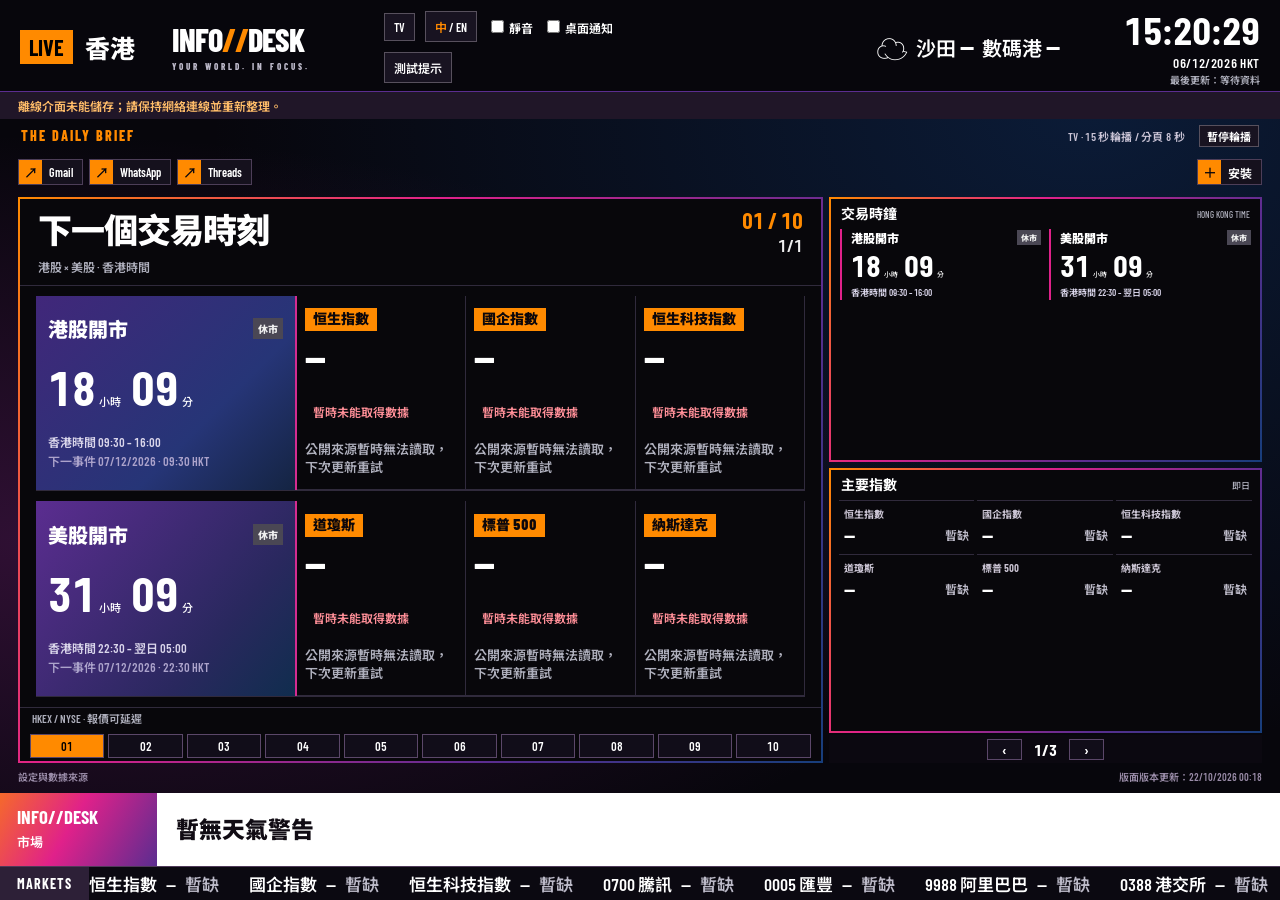
==== index.html @ 6b3a4ba1 "Add weather-only breaking alerts, live TV ticker and detailed minute charts" ====
<!doctype html>
<html lang="zh-Hant-HK">
<head>
<meta charset="utf-8"><meta name="viewport" content="width=device-width,initial-scale=1,viewport-fit=cover">
<meta name="referrer" content="no-referrer-when-downgrade"><meta name="theme-color" content="#07060C">
<meta name="apple-mobile-web-app-capable" content="yes"><meta name="apple-mobile-web-app-status-bar-style" content="black-translucent"><meta name="apple-mobile-web-app-title" content="INFO//DESK"><meta name="application-name" content="INFO//DESK">
<meta name="description" content="香港天氣、交通、個人郵件、市場及新聞資訊看板。">
<title>INFO//DESK 個人資訊看板</title>
<link rel="icon" href="icon.svg" type="image/svg+xml"><link rel="apple-touch-icon" sizes="180x180" href="apple-touch-icon.png"><link rel="manifest" href="app.webmanifest">
<link rel="stylesheet" href="https://fonts.googleapis.com/css2?family=Barlow+Condensed:wght@600;700;800&amp;family=Noto+Sans+TC:wght@500;700;900&amp;display=swap">
<script src="tv.js?v=20261022-depth1"></script>
<link rel="stylesheet" href="styles.css?v=20261022-depth1"><link rel="stylesheet" href="tv.css?v=20261022-depth1"><link rel="stylesheet" href="charts.css?v=20261022-depth1"><link rel="stylesheet" href="display.css?v=20261022-depth1">
<script src="config.js?v=20261022-depth1"></script><script src="i18n.js?v=20261022-depth1" defer></script><script src="public-data.js?v=20261022-depth1" defer></script><script src="market-calendar.js?v=20261022-depth1" defer></script><script src="forex.js?v=20261022-depth1" defer></script><script src="transit-order.js?v=20261022-depth1" defer></script><script src="app.js?v=20261022-depth1" defer></script><script src="news-extra.js?v=20261022-depth1" defer></script><script src="broadcast.js?v=20261022-depth1" defer></script><script src="signals.js?v=20261022-depth1" defer></script><script src="lightweight-charts.standalone.production.js" defer></script><script src="charts.js?v=20261022-depth1" defer></script><script src="display.js?v=20261022-depth1" defer></script><script src="tv-panels.js?v=20261022-depth1" defer></script><script src="pwa.js?v=20261022-depth1" defer></script>
</head>
<body>
<div id="deskSurface">
<header class="topbar">
<div class="live-position"><b>LIVE</b><span id="liveLocation">香港</span></div>
<div class="brand">INFO<span>//</span>DESK<small>YOUR WORLD. IN FOCUS.</small></div>
<div class="header-actions"><button id="tvToggle" class="btn" type="button" aria-pressed="false" aria-label="開啟 TV 模式">TV</button><button id="languageToggle" class="btn language-toggle" type="button" aria-label="切換至英文"><span>中</span> / <span>EN</span></button><label><input id="muteToggle" type="checkbox"> 靜音</label><label><input id="notifyToggle" type="checkbox"> 桌面通知</label><button id="testAlert" class="btn">測試提示</button></div>
<div class="status"><div id="clock">--:--:--</div><div><span id="date">--/--/----</span> <span class="timezone">HKT</span></div><div id="lastUpdate">最後更新：等待資料</div></div>
</header>
<div id="appNotices" class="app-notices" aria-live="polite"><span id="offlineNotice" hidden></span><button id="updateApp" hidden>有新版本，按此更新</button><span id="installHelp" hidden></span></div>
<main class="broadcast-layout">
<div class="program-bar"><span>THE DAILY BRIEF</span><span id="rotationStatus">15 秒輪播 · 香港視角</span><button id="pauseRotation" class="text-button" aria-pressed="false">暫停輪播</button></div>
<nav class="quickbar" aria-label="快捷列"><a data-app="gmail" href="https://mail.google.com/" target="_blank" rel="noopener noreferrer"><i>↗</i>Gmail</a><a data-app="whatsapp" href="https://web.whatsapp.com/" target="_blank" rel="noopener noreferrer"><i>↗</i>WhatsApp</a><a data-app="threads" href="https://www.threads.com/" target="_blank" rel="noopener noreferrer"><i>↗</i>Threads</a><button id="installApp" hidden><i>＋</i><span>安裝</span></button></nav>
<div class="stage-deck">
<section class="panel stage active countdown-stage" data-stage="0" aria-label="開市與收市倒數">
<div class="panel-head"><div><h1>下一個交易時刻</h1><p>MARKET COUNTDOWN <span>港股 × 美股</span></p></div><span class="head-marker">01 / 07</span></div>
<div class="session-row"><div class="countdown-block" id="countdownHK"></div><div class="index-grid" id="hkIndexFocus"></div></div>
<div class="session-row"><div class="countdown-block us" id="countdownUS"></div><div class="index-grid" id="usIndexFocus"></div></div>
<div class="panel-bottom"><div class="source-tag"><b>HKEX / NYSE</b><small>2026–2027 交易日曆</small></div><p>港股按持續交易時段（不含收市競價）；不包含臨時停市。<br>美股自動換算紐約夏令時間。報價可能延遲。</p></div>
</section>
<section class="panel stage transit-stage" data-stage="1" aria-label="即時交通">
<div class="panel-head"><div><h1>即時交通</h1><p>ON THE MOVE <span id="transitUpdated">每 30 秒</span></p></div><button id="transitSort" class="text-button sort-button" aria-pressed="true">按到站排序</button></div>
<div class="next-bus" id="nextBus"><span>下一班車</span><b>正在讀取</b></div><div id="transit" class="panel-body"><div class="loading">正在取得到站時間…</div></div>
<div class="panel-bottom"><div class="source-tag"><b>運輸署 / 九巴 / 城巴</b><small>官方預計到站時間</small></div><p>實際班次以營辦商為準 · 3 分鐘內紫紅色提示</p></div>
</section>
<section class="panel stage weather-stage" data-stage="2" aria-label="香港天氣">
<div class="panel-head"><div><h1>香港天氣</h1><p>WEATHER WATCH <span id="weatherUpdated">每 10 分鐘</span></p></div><span class="head-marker">03 / 07</span></div><div id="weather" class="panel-body"><div class="loading">正在取得天文台資料…</div></div>
<div class="panel-bottom"><div class="source-tag"><b>香港天文台</b><small>準即時觀測 / 官方預報</small></div></div>
</section>
<section class="panel stage market-stage" data-stage="3" aria-label="市場焦點">
<div class="panel-head"><div><h1>市場焦點</h1><p>WATCHLIST <span>即日升跌 · 5 分鐘走勢</span></p></div><span class="head-marker">04 / 07</span></div>
<div class="market-section"><h2>香港 <span id="hkMarketUpdated">每 60 秒</span></h2><div id="hkMarket" class="market-list"><div class="loading">正在取得市場資料…</div></div></div>
<div class="market-section"><h2>美國 <span id="usMarketUpdated">每 60 秒</span></h2><div id="usMarket" class="market-list"><div class="loading">正在取得市場資料…</div></div></div>
<div class="panel-bottom"><div class="source-tag"><b>YAHOO FINANCE</b><small>網頁經 Jina Reader / 報價可延遲</small></div><p>即日分鐘走勢；報價及圖表可有延遲。</p></div>
</section>
<section class="panel stage trends-stage" data-stage="4" aria-label="香港熱搜">
<div class="panel-head"><div><h1>香港熱搜</h1><p>TRENDING IN HONG KONG <span id="trendsUpdated">每 15 分鐘</span></p></div><a id="threadsOpen" class="threads-button" href="https://www.threads.com/" target="_blank" rel="noopener noreferrer">Threads ↗</a></div>
<div id="trends" class="trends-list"><div class="loading">正在取得香港熱搜…</div></div><div class="panel-bottom"><div class="source-tag"><b>GOOGLE TRENDS · HK</b><small>熱門搜尋 RSS / Jina Reader</small></div><p>依 RSS 順序 · 搜尋量為來源概約值<br>只提示新出現於前 3 位的字眼</p></div>
</section>
<section class="panel stage news-stage" data-stage="5" aria-label="頭條新聞">
<div class="panel-head"><div><h1>頭條新聞</h1><p>THE BIG PICTURE <span>本地 / 國際 / 財經</span></p></div><span class="head-marker">06 / 07</span></div>
<div class="news-columns"><div><h2>香港 <span id="localNewsUpdated">每 60 秒</span></h2><div id="localFilters" class="news-filters"><button data-filter="all" aria-pressed="true">全部</button><button data-filter="now" aria-pressed="false">now</button><button data-filter="cable" aria-pressed="false">有線</button><button data-filter="other" aria-pressed="false">其他</button></div><div id="localNews"><div class="loading">正在取得新聞…</div></div></div><div><h2>國際及財經 <span id="worldNewsUpdated">每 60 秒</span></h2><div id="worldNews"><div class="loading">正在取得新聞…</div></div></div></div>
<div class="panel-bottom"><div class="source-tag"><b>RTHK / GOOGLE NEWS</b><small>公開新聞 / Jina Reader</small></div></div>
</section>
<section class="panel stage us-news-stage" data-stage="6" aria-label="美股新聞"><div class="panel-head"><div><h1>美股新聞</h1><p>CNBC <span id="usNewsUpdated">每 5 分鐘</span></p></div><span class="head-marker">07 / 07</span></div><div id="usNews" class="panel-body"><div class="loading">正在取得新聞…</div></div><div class="panel-bottom"><div class="source-tag"><b>CNBC</b><small>官方 RSS · 英文原文</small></div><p>Top News / Investing / Economy / Asia-Pacific</p></div></section>
<nav class="stage-tabs" aria-label="主畫面切換"><button data-slide="0" aria-current="true">01 <span>市場時鐘</span></button><button data-slide="1">02 <span>交通</span></button><button data-slide="2">03 <span>天氣</span></button><button data-slide="3">04 <span>市場</span></button><button data-slide="4">05 <span>熱搜</span></button><button data-slide="5">06 <span>新聞</span></button><button data-slide="6">07 <span>美股新聞</span></button></nav>
</div>
<aside class="data-rail" aria-label="持續更新資料欄">
<section class="panel rail-countdowns"><h2>交易時鐘 <small>HONG KONG TIME</small></h2><div class="mini-clocks"><div id="miniHK"></div><div id="miniUS"></div></div></section>
<section class="panel rail-indices"><h2>主要指數 <small>即日</small></h2><div id="railIndices" class="rail-index-grid"></div></section>
<section class="panel fx-panel"><div class="white-heading"><h2>外匯</h2><span id="fxUpdated">每 60 秒</span></div><p class="fx-subtitle">市場中間價，非銀行買賣牌價</p><div id="fx" class="panel-body"><div class="loading">正在取得匯率…</div></div></section>
<section class="panel rail-weather"><h2>香港天氣 <small>準即時</small></h2><div id="weatherCompact"></div></section>
<section class="panel gmail-panel collapsed"><button id="gmailToggle" class="panel-toggle" type="button" aria-expanded="false" aria-controls="gmailContent"><span>GMAIL</span><span class="disclosure-arrow" aria-hidden="true">›</span></button><div id="gmailContent" hidden><div class="white-heading"><h2>GMAIL <small>最新 10 封未讀</small></h2><span id="gmailUpdated" hidden>每 5 分鐘</span></div><div class="panel-body"><div class="gmail-toolbar"><button id="gmailAuth" class="btn primary">連接 Gmail（唯讀）</button><button id="gmailDisconnect" class="btn danger" hidden>中斷連接</button></div><div id="gmailHint" class="privacy-note" hidden></div><div id="gmailColumns" class="mail-columns" hidden><span>寄件人 / 標題</span><span>收件時間</span></div><div id="gmail" hidden></div></div></div></section>
<section class="panel whatsapp-panel collapsed"><button id="waToggle" class="panel-toggle" type="button" aria-expanded="false" aria-controls="waContent"><span>WHATSAPP</span><span class="disclosure-arrow" aria-hidden="true">›</span></button><div id="waContent" hidden><div class="wa-body"><div><h2>WHATSAPP <span id="waUnread">—</span><small> 未讀</small></h2><span id="waMode" class="privacy-note">網頁版</span></div><button id="waOpen" class="wa-button">開啟 WhatsApp ↗</button></div><div id="waNote" class="privacy-note">網頁版不會讀取 WhatsApp 資料。</div></div></section>
<section class="panel crypto-panel" aria-label="加密貨幣">
<button id="cryptoToggle" class="crypto-toggle" type="button" aria-expanded="false" aria-controls="cryptoContent"><span>加密貨幣</span><span class="disclosure-arrow" aria-hidden="true">›</span></button>
<div id="cryptoContent" hidden><div class="crypto-status-line"><span data-crypto-status>已暫停連線</span><span id="cryptoUpdated">—</span></div><div id="cryptoMain" class="crypto-main"></div><div class="panel-bottom"><div class="source-tag"><b>COINBASE EXCHANGE</b><small>公開成交串流 / 美元</small></div><p>24 小時升跌 · 每次成交更新</p></div></div>
</section>
</aside>
</main>
<details class="utility"><summary>設定與數據來源 <span>版面版本更新：22/10/2026 00:18</span></summary><div id="runtimeInfo"></div><p>Gmail 仍只使用唯讀權限；公開 Client ID 及路線、自選股集中在 config.js。每個瀏覽器需各自登入。完整操作及來源：<a href="README.md" target="_blank" rel="noopener">README.md</a></p><p>交通 30 秒；天氣 10 分鐘；股票、圖表、外匯、本地及國際新聞 60 秒；美股新聞 5 分鐘；Gmail 只在展開時每 5 分鐘；熱搜 15 分鐘。加密貨幣收起時停線。公開數據離線時顯示上次資料，Gmail 不快取。手機背景或關頁後不保證更新，沒有背景推播。</p><p>交易日曆至 2027 年底；不處理交易所臨時停市。<a href="https://www.nyse.com/trade/hours-calendars" target="_blank" rel="noopener">NYSE</a> / <a href="https://www.hkex.com.hk/News/HKEX-Calendar?sc_lang=en" target="_blank" rel="noopener">HKEX</a></p><p>TradingView Lightweight Charts™ · Copyright (с) 2025 TradingView, Inc. <a href="https://www.tradingview.com/" target="_blank" rel="noopener">TradingView</a> · <a href="LIGHTWEIGHT-CHARTS-LICENSE.txt" target="_blank" rel="noopener">License</a></p></details>
<div class="lower-third"><div class="program-bug"><b>INFO//DESK</b><span id="lowerCategory">香港</span></div><div id="lowerHeadline" class="lower-headline">你嘅世界，一眼掌握。</div></div>
<div id="breaking" class="breaking" role="alert" aria-live="assertive" hidden><b class="breaking-badge">突發</b><span><small id="breakingType">最新</small><strong id="breakingText"></strong></span><button id="breakingClose" aria-label="關閉提示">×</button></div>
<footer class="ticker-shell"><b class="ticker-label">MARKETS</b><div class="ticker-window"><div id="tickerTrack" class="ticker-track"><span>正在載入指數、自選股及外匯…</span></div></div></footer>
</div>
</body>
</html>
---- styles.css ----
@font-face{font-family:"Desk Condensed";src:url("barlow-condensed.woff2") format("woff2");font-weight:600 800;font-display:swap}
/* Safe areas and the fixed broadcast furniture are accounted for independently. */
:root{--bg:#07060c;--orange:#ff8a00;--magenta:#e0218a;--purple:#5b2d90;--green:#00c853;--red:#ff3b30;--muted:#afb0bd;--line:#302a3c;--ticker:34px;--lower:73px;--font:"Barlow Condensed","Desk Condensed","Arial Narrow","Noto Sans TC","Microsoft JhengHei",sans-serif}
*{box-sizing:border-box}html{background:var(--bg);color:#fff;font-family:var(--font);font-weight:600;font-variant-numeric:tabular-nums}body{margin:0;min-height:100dvh;padding-bottom:calc(var(--ticker) + var(--lower) + env(safe-area-inset-bottom));background:radial-gradient(ellipse at 3% 60%,#631c6670,transparent 53%),radial-gradient(ellipse at 85% 12%,#113b7766,transparent 57%),#07060c;background-attachment:fixed}button,input{font:inherit}a{color:inherit}button{cursor:pointer;border-radius:0}button:disabled{opacity:.45;cursor:default}[hidden]{display:none!important}h1,h2,p{margin:0}h1{font:900 clamp(26px,2.5vw,44px)/1.2 var(--font);letter-spacing:-.03em}h2{font-size:17px;line-height:1.15}h2 small{font-size:11px;font-weight:500;color:var(--muted)}.up{color:var(--green)}.down{color:var(--red)}.flat{color:#bcbac8}.quote-change.up:before{content:"▲ ";font-size:.7em}.quote-change.down:before{content:"▼ ";font-size:.7em}
.topbar{height:92px;display:grid;grid-template-columns:190px 1fr auto 200px;gap:16px;align-items:center;padding:8px 20px;border-bottom:1px solid #5b2d90;background:#07060c}.live-position{display:flex;gap:12px;align-items:center;font-size:25px;font-weight:800}.live-position b{background:var(--orange);color:#000;padding:4px 9px;font-size:22px}.brand{font-size:35px;font-weight:800;letter-spacing:-1px;line-height:1}.brand span{color:var(--orange)}.brand small{display:block;font-size:9px;letter-spacing:3px;margin-top:7px;color:#bcb9c9}.header-actions{display:flex;gap:10px;align-items:center;font-size:12px}.header-actions label{white-space:nowrap}input{accent-color:var(--orange)}.btn,.text-button{border:1px solid #57505d;background:#181321;color:#fff;padding:6px 9px}.text-button{padding:2px 7px;font-size:11px}.btn.primary{background:#fff;color:#09060c;border-color:#fff}.btn.danger{border-color:#ab3844}.status{text-align:right;line-height:1.15}#clock{font-size:39px;font-weight:700}#date,.timezone{font-size:13px;letter-spacing:.6px}#lastUpdate{font-size:10px;color:var(--muted);margin-top:4px}
.broadcast-layout{display:grid;grid-template-columns:minmax(0,65fr) minmax(0,35fr);gap:6px;padding:8px 18px 0;max-width:2200px;margin:auto}.program-bar{grid-column:1/-1;display:flex;align-items:center;gap:14px;padding:0 3px 5px;letter-spacing:2px;font-size:14px}.program-bar>span:first-child{font-weight:800;color:var(--orange)}#rotationStatus{margin-left:auto;color:#cac4d6;letter-spacing:.3px;font-size:11px}.panel{min-width:0;background:linear-gradient(#08070b,#08070b) padding-box,linear-gradient(125deg,var(--orange),var(--magenta) 35%,#5b2d90 72%,#173e7b) border-box;border:2px solid transparent;position:relative}.stage-deck{min-width:0;display:flex;flex-direction:column;height:calc(100dvh - 270px);min-height:550px}.stage{display:none;flex:1;min-height:0;overflow:auto}.stage.active{display:flex;flex-direction:column;animation:wipe .3s ease-out}.panel-head{display:flex;align-items:flex-start;justify-content:space-between;padding:22px 24px 15px;border-bottom:1px solid var(--line)}.panel-head p{font-size:12px;letter-spacing:2px;margin-top:7px;color:#d6d2df}.panel-head p span{color:var(--muted);font-size:11px;letter-spacing:0;margin-left:12px}.head-marker{font-size:15px;letter-spacing:2px;color:var(--orange);padding-top:4px}.panel-body{padding:14px 22px}.panel-bottom{margin-top:auto;display:flex;justify-content:space-between;align-items:center;gap:12px;padding:14px 22px;border-top:1px solid var(--line)}.panel-bottom p{font-size:10px;color:var(--muted);text-align:right;line-height:1.6}.source-tag{background:#fff;color:#0d0b12;padding:6px 12px;flex-shrink:0;line-height:1.1}.source-tag b{display:block;font-size:15px}.source-tag small{display:block;color:#64606c;font-size:10px;margin-top:4px}.stage-tabs{display:flex;height:37px;gap:3px;margin-top:5px}.stage-tabs button{flex:1;background:#0c0913;color:#a7a3b4;border:0;border-top:2px solid #3a304a;font-size:12px;text-align:left;padding:4px 10px}.stage-tabs button:before{content:"";width:5px;height:5px;display:inline-block;background:currentColor;margin-right:7px}.stage-tabs button span{margin-left:6px}.stage-tabs button[aria-current="true"]{border-color:var(--orange);color:#fff;background:#271625}.stage-tabs button[aria-current="true"]:before{color:var(--orange)}
.session-row{display:grid;grid-template-columns:36% 1fr;min-height:190px;flex:1;border-bottom:1px solid var(--line)}.countdown-block{background:linear-gradient(135deg,#41277a,#263577 65%,#142442);padding:22px;display:flex;flex-direction:column;justify-content:center;border-right:2px solid #d42c90}.countdown-block.us{background:linear-gradient(130deg,#5b2d90,#29285e 70%,#102d4e)}.countdown-label{display:flex;justify-content:space-between;align-items:center;gap:8px;font-size:17px;font-weight:900}.market-state{font-size:10px;white-space:nowrap;padding:3px 5px;background:#4a4754;color:#eee}.market-state.trading{color:#041209;background:var(--green)}.countdown-number{font-size:clamp(37px,4.2vw,76px);font-weight:700;white-space:nowrap;line-height:1.05;margin:13px 0}.countdown-number small{font-family:"Noto Sans TC",sans-serif;font-size:.23em;margin-left:3px;font-weight:500}.countdown-number.urgent{color:var(--orange)}.countdown-hours,.countdown-date{font-size:11px;line-height:1.6;color:#dad6eb}.countdown-date{color:#aca3cb}.index-grid{display:grid;grid-template-columns:repeat(3,minmax(0,1fr));align-items:stretch}.focus-quote{padding:26px 12px 16px;border-left:1px solid var(--line);min-width:0;display:flex;flex-direction:column;justify-content:center}.index-caption{font-size:10px;text-align:center;color:#9691a4;letter-spacing:2px;margin-bottom:13px}.quote-name,.location-name{font-size:13px;background:var(--orange);color:#100809;padding:3px 7px;font-weight:900;display:inline-block;align-self:flex-start;line-height:1.3}.focus-quote .quote-price{font-size:clamp(24px,2.65vw,46px);letter-spacing:-1px;line-height:1.1;margin:10px 0 4px}.quote-change{font-size:21px;font-weight:700}.quote-time{font-size:9px;color:#8f899d;line-height:1.4;margin-top:6px}.sparkline{height:38px;width:100%;margin-top:8px;display:block;overflow:visible}.spark-note{font-size:9px;color:#827b91;margin-top:6px}.spark-pending{min-height:42px;font-size:10px;color:#71677d;display:flex;align-items:center}.market-list{display:grid;grid-template-columns:repeat(4,minmax(0,1fr));gap:0}.market-section{padding:10px 22px}.market-section h2{color:var(--orange);font-size:13px;letter-spacing:2px;margin:5px 0 9px}.market-section h2 span{font-size:10px;float:right;color:var(--muted);letter-spacing:0}.market-list .quote{padding:10px;border-left:1px solid var(--line);min-width:0}.market-list .quote:nth-child(-n+3){display:none}.quote-price{font-size:31px;line-height:1.15;margin-top:7px;font-weight:800}.quote-name{font-size:12px}.quote-error,.route-error{font-size:12px;color:#ffb1b8;padding:7px 0;display:block}
.data-rail{height:calc(100dvh - 270px);min-height:550px;overflow-y:auto;display:flex;flex-direction:column;gap:5px;scrollbar-width:thin;scrollbar-color:#5c3a70 #08070b}.data-rail>.panel{flex-shrink:0}.data-rail h2{font-size:14px;padding:7px 10px}.data-rail h2 small{float:right;font-size:9px;line-height:18px}.mini-clocks{display:grid;grid-template-columns:1fr 1fr;padding:0 9px 8px;gap:8px}.mini-clocks>div{border-left:2px solid var(--magenta);padding-left:9px}.mini-clocks .countdown-label{font-size:12px}.mini-clocks .countdown-number{font-size:30px;margin:4px 0}.mini-clocks .countdown-hours{font-size:9px}.mini-clocks .countdown-date{display:none}.mini-clocks .market-state{font-size:8px;padding:2px 4px}.rail-index-grid{display:grid;grid-template-columns:repeat(3,1fr);padding:0 8px 6px;gap:3px}.rail-quote{border-top:1px solid var(--line);padding:5px;display:grid;grid-template-columns:1fr auto;gap:2px}.rail-quote b{font-size:10px;grid-column:1/-1;color:#c9c3d2}.rail-quote strong{font-size:19px;white-space:nowrap}.rail-quote span{font-size:12px;align-self:center}.white-heading{display:flex;align-items:center;justify-content:space-between;background:#f8f7fb;color:#0c0711}.white-heading>span{font-size:10px;padding-right:10px}.white-heading h2 small{color:#625b6b;float:none;margin-left:8px}.data-rail .panel-body{padding:7px 10px}.fx-grid{display:grid;grid-template-columns:repeat(4,minmax(0,1fr));gap:4px}.fx-code{font-size:9px;color:var(--muted)}.fx-rate{font-size:23px;font-weight:700}.fx{border-bottom:1px solid var(--line);padding:3px 0}.fx-note{font-size:9px;color:#9f96ad;line-height:1.5;margin-top:6px}#weatherCompact{padding:0 10px 8px;display:flex;align-items:center;justify-content:space-between;gap:5px;font-size:11px}#weatherCompact strong{font-size:22px;margin-left:6px}#weatherCompact .warning-mini{font-size:10px;color:#ffacd9;max-width:45%}.gmail-toolbar{display:flex;gap:6px;margin-bottom:6px}.gmail-toolbar .btn{font-size:11px;padding:5px 8px}.privacy-note{font-size:9px;color:var(--muted);line-height:1.4}.mail-columns{display:flex;justify-content:space-between;color:#a49bae;font-size:9px;border-bottom:1px solid var(--line);padding:6px 0 3px}.mail-list{max-height:125px;overflow:auto;scrollbar-width:thin}.mail{display:grid;grid-template-columns:1fr 90px;text-decoration:none;border-bottom:1px solid var(--line);padding:6px 0;gap:2px 8px}.sender,.subject{grid-column:1;font-size:11px;white-space:nowrap;overflow:hidden;text-overflow:ellipsis}.sender{font-weight:900}.subject{color:#ddd6e5}.mail-time{grid-column:2;grid-row:1/3;text-align:right;color:var(--muted);font-size:9px;align-self:center}.wa-body{display:flex;justify-content:space-between;align-items:center;padding:5px 9px;gap:8px}.wa-body h2{padding:0}.wa-body h2 small{float:none}.wa-button{background:#fff;color:#101015;border:0;padding:8px 10px;font-size:12px;font-weight:900}.whatsapp-panel>#waNote{padding:0 9px 6px}#waUnread{color:#00c853;margin-left:9px}.loading,.empty,.error{padding:15px 8px;font-size:12px;color:#a59aaf}.error{color:#ff8f98}
.next-bus{display:flex;align-items:center;gap:18px;padding:15px 22px;background:linear-gradient(100deg,#452d85,#303b79 55%,#171126);border-bottom:1px solid #793568}.next-bus>span{background:#fff;color:#211027;padding:5px 9px;font-size:12px;flex-shrink:0}.next-bus>b{font-size:23px;flex:1}.next-bus strong{font-size:42px;line-height:1}.next-bus small{font-size:13px}.transit-stage .panel-body{padding:0 22px}.transit-list{display:flex;flex-direction:column}.route-card{display:grid;grid-template-columns:95px minmax(0,1fr) 44%;align-items:center;gap:12px;padding:12px 0;border-bottom:1px solid var(--line)}.route-identity{min-width:0}.route-no{font-size:47px;line-height:1;font-weight:800;letter-spacing:-1px;background:none;color:#fff}.operator{display:inline-block;font-size:9px;color:#120b08;background:var(--orange);padding:2px 5px;margin-top:5px}.route-dest{font-size:19px;font-weight:900;line-height:1.2}.route-stop{font-size:11px;color:var(--muted);margin-top:5px;line-height:1.5}.etas{display:grid;grid-template-columns:repeat(3,1fr);gap:4px}.eta{text-align:center;border-left:1px solid #45364d;padding:5px 3px;font-size:29px;white-space:nowrap;font-weight:700;line-height:1.1}.eta small{display:block;font-size:9px;color:#b5a9bf;margin-top:5px;white-space:nowrap}.eta.soon{background:var(--magenta);border-color:var(--magenta);color:#fff}.eta.soon small{color:#fff}.etas .route-error{grid-column:1/-1;font-size:11px}
.weather-now{display:grid;grid-template-columns:1fr 1fr;gap:0}.location{padding:8px 18px 15px;border-left:1px solid var(--line)}.temp{font-size:92px;font-weight:700;line-height:1.1}.humidity{font-size:17px}.humidity small{font-size:10px;color:var(--muted)}.warning-box{background:var(--magenta);font-size:17px;padding:10px 14px;margin:13px 0;font-weight:900}.warning-box.none{background:#15271c;color:#b1e1ba}.summary{font-size:17px;line-height:1.65}.forecast{display:grid;grid-template-columns:repeat(3,1fr);margin-top:17px;gap:10px}.day{border-top:2px solid var(--orange);padding:10px 8px}.day-date{color:var(--orange);font-size:17px}.day-temp{font-size:32px}.day-desc{font-size:12px;color:#d6cedd;line-height:1.5}.day-rh{font-size:10px;color:var(--muted);margin-top:6px}.news-columns{display:grid;grid-template-columns:1fr 1fr;gap:18px;padding:14px 22px;overflow:auto}.news-columns h2{font-size:16px;border-bottom:2px solid var(--orange);padding:6px 0 9px}.news-columns h2 span{font-size:10px;color:var(--muted);float:right}.news-item{display:block;text-decoration:none;border-bottom:1px solid var(--line);padding:12px 0}.news-title{display:block;font-size:17px;font-weight:700;line-height:1.4}.news-time{display:block;font-size:10px;color:#a59aaf;margin-top:5px}.news-item:hover,.mail:hover{background:#201527}
.utility{max-width:2200px;margin:6px auto;padding:0 20px;font-size:11px;color:#9a8ca8}.utility summary{cursor:pointer;display:flex;justify-content:space-between}.utility p,.utility #runtimeInfo{padding:8px;line-height:1.7;word-break:break-word}.utility summary span{font-size:10px}.lower-third,.breaking{position:fixed;bottom:calc(var(--ticker) + env(safe-area-inset-bottom));left:0;right:0;height:var(--lower);z-index:30;display:flex;background:#fff;color:#110c14}.program-bug{width:185px;flex-shrink:0;padding:12px 20px;display:flex;flex-direction:column;justify-content:center;background:linear-gradient(120deg,#ff8a00 -20%,#e0218a 45%,#5b2d90);color:#fff}.program-bug b{font-size:22px;line-height:1}.program-bug span{font-size:14px;margin-top:6px}.lower-headline{display:flex;align-items:center;padding:8px 22px;font-size:clamp(20px,2.1vw,34px);font-weight:900;line-height:1.25;overflow:hidden;flex:1}.lower-headline a{text-decoration:none;display:-webkit-box;-webkit-line-clamp:2;-webkit-box-orient:vertical;overflow:hidden}.lower-headline .lower-data{display:flex;gap:18px;align-items:center;flex-wrap:wrap}.lower-headline strong{font-size:1.4em}.breaking{z-index:40;background:#e52431;color:#fff;animation:wipe .3s ease-out}.breaking-badge{width:185px;flex-shrink:0;background:white;color:#d91728;display:grid;place-items:center;font-size:36px}.breaking>span{padding:9px 22px;display:flex;flex-direction:column;justify-content:center;flex:1;min-width:0}.breaking small{font-size:11px;margin-bottom:2px;letter-spacing:2px}.breaking strong{font-size:clamp(18px,2vw,30px);line-height:1.25;display:-webkit-box;-webkit-line-clamp:2;-webkit-box-orient:vertical;overflow:hidden}.breaking button{width:50px;color:#fff;background:#b81622;border:0;font-size:30px}.ticker-shell{position:fixed;bottom:0;left:0;right:0;height:calc(var(--ticker) + env(safe-area-inset-bottom));padding-bottom:env(safe-area-inset-bottom);background:#0b0911;z-index:40;display:flex;align-items:center;border-top:1px solid #4f3a59}.ticker-label{height:100%;display:flex;align-items:center;padding:0 17px;background:#2d2037;color:#fff;font-size:14px;letter-spacing:1px;z-index:1}.ticker-window{overflow:hidden;flex:1}.ticker-track{display:flex;width:max-content;animation:marquee 100s linear infinite;white-space:nowrap;font-size:17px}.ticker-track .ticker-set{display:flex;flex-shrink:0;gap:30px;padding-right:30px}.ticker-track .ticker-item{display:inline-flex;align-items:center;gap:9px}.ticker-item b{font-weight:600;color:#fff}.ticker-track .alert{color:#ffacd9}.ticker-shell:hover .ticker-track,.ticker-shell:focus-within .ticker-track{animation-play-state:paused}.wipe{animation:wipe .3s ease-out}.flash-up{animation:flash-up .5s ease-out}.flash-down{animation:flash-down .5s ease-out}
@keyframes wipe{from{clip-path:inset(0 100% 0 0);transform:translateX(-12px)}to{clip-path:inset(0);transform:translateX(0)}}@keyframes marquee{to{transform:translateX(-50%)}}@keyframes flash-up{from{background-color:#008f46aa}to{background-color:transparent}}@keyframes flash-down{from{background-color:#b9222b99}to{background-color:transparent}}
button:focus-visible,input:focus-visible,a:focus-visible,summary:focus-visible{outline:2px solid var(--orange);outline-offset:3px}
@media(min-width:1400px){.panel{filter:drop-shadow(0 0 3px #c42c6322)}}
@media(min-width:768px) and (max-width:1100px){:where(html:not(.tv-mode)) .topbar{grid-template-columns:130px 1fr auto 150px;padding:8px 12px;gap:8px}:where(html:not(.tv-mode)) .brand{font-size:28px}:where(html:not(.tv-mode)) .header-actions{font-size:10px;gap:4px}:where(html:not(.tv-mode)) #clock{font-size:32px}:where(html:not(.tv-mode)) .broadcast-layout{padding:8px 10px 0;grid-template-columns:63fr 37fr}:where(html:not(.tv-mode)) .panel-head{padding:16px}:where(html:not(.tv-mode)) .countdown-block{padding:14px}:where(html:not(.tv-mode)) .session-row{grid-template-columns:37% 1fr}:where(html:not(.tv-mode)) .countdown-number{font-size:34px}:where(html:not(.tv-mode)) .focus-quote{padding:20px 7px}:where(html:not(.tv-mode)) .focus-quote .quote-price{font-size:25px}:where(html:not(.tv-mode)) .quote-name{font-size:10px}:where(html:not(.tv-mode)) .route-card{grid-template-columns:65px 1fr 45%;gap:7px}:where(html:not(.tv-mode)) .route-no{font-size:36px}:where(html:not(.tv-mode)) .route-dest{font-size:14px}:where(html:not(.tv-mode)) .route-stop{font-size:10px}:where(html:not(.tv-mode)) .eta{font-size:22px}:where(html:not(.tv-mode)) .fx-grid{grid-template-columns:repeat(2,1fr)}:where(html:not(.tv-mode)) .market-list .quote{padding:7px}:where(html:not(.tv-mode)) .quote-price{font-size:24px}:where(html:not(.tv-mode)) .rail-quote strong{font-size:16px}:where(html:not(.tv-mode)) .rail-quote span{font-size:10px}:where(html:not(.tv-mode)) .panel-bottom{padding:10px}:where(html:not(.tv-mode)) .source-tag{padding:5px 7px}:where(html:not(.tv-mode)) .source-tag b{font-size:12px}}
@media(max-width:767px){:root:not(.tv-mode){--lower:82px;--ticker:31px}:where(html:not(.tv-mode)) .topbar{height:auto;min-height:94px;position:sticky;top:0;z-index:20;grid-template-columns:1fr auto;padding:calc(9px + env(safe-area-inset-top)) 12px 8px;gap:7px}:where(html:not(.tv-mode)) .live-position{font-size:20px;gap:8px}:where(html:not(.tv-mode)) .live-position b{font-size:18px;padding:3px 7px}:where(html:not(.tv-mode)) .brand{font-size:22px;grid-column:1;grid-row:2}:where(html:not(.tv-mode)) .brand small{display:none}:where(html:not(.tv-mode)) .status{grid-column:2;grid-row:1/3}:where(html:not(.tv-mode)) #clock{font-size:33px}:where(html:not(.tv-mode)) #date{font-size:12px}:where(html:not(.tv-mode)) #lastUpdate{font-size:9px}:where(html:not(.tv-mode)) .header-actions{grid-row:3;grid-column:1/-1;justify-content:flex-end;font-size:11px;gap:12px}:where(html:not(.tv-mode)) .header-actions .btn{font-size:10px;padding:5px 7px}:where(html:not(.tv-mode)) .broadcast-layout{display:flex;flex-direction:column;padding:9px 10px 0;gap:9px}:where(html:not(.tv-mode)) .program-bar{order:0;font-size:11px;gap:3px;padding-bottom:0}:where(html:not(.tv-mode)) #rotationStatus{font-size:9px}:where(html:not(.tv-mode)) .program-bar .text-button{display:none}:where(html:not(.tv-mode)) .stage-deck,:where(html:not(.tv-mode)) .data-rail{display:contents}:where(html:not(.tv-mode)) .stage{display:flex!important;flex-direction:column;overflow:visible;animation:none!important}:where(html:not(.tv-mode)) .transit-stage{order:1}:where(html:not(.tv-mode)) .countdown-stage{order:2}:where(html:not(.tv-mode)) .weather-stage{order:3}:where(html:not(.tv-mode)) .gmail-panel{order:4}:where(html:not(.tv-mode)) .whatsapp-panel{order:5}:where(html:not(.tv-mode)) .market-stage{order:6}:where(html:not(.tv-mode)) .fx-panel{order:7}:where(html:not(.tv-mode)) .news-stage{order:8}:where(html:not(.tv-mode)) .rail-countdowns,:where(html:not(.tv-mode)) .rail-indices,:where(html:not(.tv-mode)) .rail-weather,:where(html:not(.tv-mode)) .stage-tabs{display:none}:where(html:not(.tv-mode)) .panel-head{padding:14px 12px 10px}:where(html:not(.tv-mode)) h1{font-size:25px}:where(html:not(.tv-mode)) .panel-head p{font-size:9px;letter-spacing:1px}:where(html:not(.tv-mode)) .panel-head p span{font-size:9px;margin-left:6px}:where(html:not(.tv-mode)) .head-marker{font-size:10px}:where(html:not(.tv-mode)) .panel-body{padding:12px}:where(html:not(.tv-mode)) .panel-bottom{padding:10px 12px;align-items:flex-start}:where(html:not(.tv-mode)) .panel-bottom p{font-size:9px;max-width:50%}:where(html:not(.tv-mode)) .source-tag{padding:6px 8px}:where(html:not(.tv-mode)) .source-tag b{font-size:12px}:where(html:not(.tv-mode)) .source-tag small{font-size:9px}:where(html:not(.tv-mode)) .next-bus{gap:8px;padding:10px 12px;flex-wrap:wrap}:where(html:not(.tv-mode)) .next-bus>span{font-size:9px;padding:4px 5px}:where(html:not(.tv-mode)) .next-bus>b{font-size:17px}:where(html:not(.tv-mode)) .next-bus strong{font-size:31px}:where(html:not(.tv-mode)) .next-bus small{font-size:10px}:where(html:not(.tv-mode)) .transit-stage .panel-body{padding:0 12px}:where(html:not(.tv-mode)) .route-card{grid-template-columns:65px 1fr;gap:7px;padding:12px 0}:where(html:not(.tv-mode)) .route-no{font-size:38px}:where(html:not(.tv-mode)) .operator{font-size:8px;padding:2px 4px}:where(html:not(.tv-mode)) .route-dest{font-size:17px}:where(html:not(.tv-mode)) .route-stop{font-size:11px}:where(html:not(.tv-mode)) .etas{grid-column:1/-1;padding-left:72px}:where(html:not(.tv-mode)) .eta{font-size:27px;padding:7px 3px}:where(html:not(.tv-mode)) .eta small{font-size:9px}:where(html:not(.tv-mode)) .session-row{grid-template-columns:1fr;min-height:0}:where(html:not(.tv-mode)) .countdown-block{padding:16px;border-right:0;border-bottom:1px solid #e0218a}:where(html:not(.tv-mode)) .countdown-label{font-size:17px}:where(html:not(.tv-mode)) .countdown-number{font-size:52px;margin:10px 0}:where(html:not(.tv-mode)) .countdown-number small{font-size:14px}:where(html:not(.tv-mode)) .index-grid{min-height:170px}:where(html:not(.tv-mode)) .focus-quote{padding:14px 8px}:where(html:not(.tv-mode)) .focus-quote .quote-price{font-size:28px;letter-spacing:-.7px}:where(html:not(.tv-mode)) .focus-quote .quote-name{font-size:11px}:where(html:not(.tv-mode)) .index-caption{margin-bottom:8px}:where(html:not(.tv-mode)) .quote-change{font-size:19px}:where(html:not(.tv-mode)) .quote-time{font-size:8px}:where(html:not(.tv-mode)) .market-section{padding:10px 12px}:where(html:not(.tv-mode)) .market-list{grid-template-columns:repeat(2,minmax(0,1fr))}:where(html:not(.tv-mode)) .market-list .quote{padding:12px 8px;border-bottom:1px solid var(--line)}:where(html:not(.tv-mode)) .quote-price{font-size:34px}:where(html:not(.tv-mode)) .market-list .quote-name{font-size:12px}:where(html:not(.tv-mode)) .location{padding:5px 10px}:where(html:not(.tv-mode)) .location-name{font-size:10px;padding:3px 5px}:where(html:not(.tv-mode)) .temp{font-size:65px}:where(html:not(.tv-mode)) .humidity{font-size:13px}:where(html:not(.tv-mode)) .humidity small{display:block;font-size:9px}:where(html:not(.tv-mode)) .summary{font-size:14px}:where(html:not(.tv-mode)) .warning-box{font-size:15px;padding:9px}:where(html:not(.tv-mode)) .forecast{gap:5px;margin-top:12px}:where(html:not(.tv-mode)) .day{padding:8px 3px}:where(html:not(.tv-mode)) .day-temp{font-size:24px}:where(html:not(.tv-mode)) .day-desc{font-size:11px}:where(html:not(.tv-mode)) .day-rh{font-size:9px}:where(html:not(.tv-mode)) .fx-panel .white-heading{padding:8px 12px}:where(html:not(.tv-mode)) .fx-panel .white-heading h2{font-size:18px}:where(html:not(.tv-mode)) .fx-panel .white-heading>span{font-size:10px}:where(html:not(.tv-mode)) .fx-grid{grid-template-columns:repeat(2,1fr);gap:8px}:where(html:not(.tv-mode)) .fx-code{font-size:12px}:where(html:not(.tv-mode)) .fx-rate{font-size:30px}:where(html:not(.tv-mode)) .gmail-panel .white-heading{padding:9px 12px}:where(html:not(.tv-mode)) .gmail-panel h2{font-size:18px}:where(html:not(.tv-mode)) .mail-list{max-height:340px}:where(html:not(.tv-mode)) .mail{grid-template-columns:1fr 85px;padding:10px 0}:where(html:not(.tv-mode)) .sender,:where(html:not(.tv-mode)) .subject{font-size:13px}:where(html:not(.tv-mode)) .mail-time{font-size:10px}:where(html:not(.tv-mode)) .privacy-note{font-size:11px}:where(html:not(.tv-mode)) .wa-body{padding:12px}:where(html:not(.tv-mode)) .wa-body h2{font-size:19px}:where(html:not(.tv-mode)) .wa-button{padding:10px;font-size:12px}:where(html:not(.tv-mode)) .whatsapp-panel>#waNote{padding:0 12px 10px}:where(html:not(.tv-mode)) .news-columns{grid-template-columns:1fr;overflow:visible;padding:8px 12px}:where(html:not(.tv-mode)) .news-title{font-size:15px}:where(html:not(.tv-mode)) .news-time{font-size:10px}:where(html:not(.tv-mode)) .utility{padding:0 10px;margin-top:12px}:where(html:not(.tv-mode)) .utility summary{display:block;font-size:11px}:where(html:not(.tv-mode)) .utility summary span{display:block;margin:4px 0;font-size:9px}:where(html:not(.tv-mode)) .program-bug{width:96px;padding:10px}:where(html:not(.tv-mode)) .program-bug b{font-size:16px;letter-spacing:-.4px}:where(html:not(.tv-mode)) .program-bug span{font-size:12px}:where(html:not(.tv-mode)) .lower-headline{font-size:17px;padding:8px 11px}:where(html:not(.tv-mode)) .lower-headline .lower-data{gap:3px 8px;font-size:14px}:where(html:not(.tv-mode)) .lower-headline strong{font-size:1.4em}:where(html:not(.tv-mode)) .breaking-badge{width:65px;font-size:23px}:where(html:not(.tv-mode)) .breaking>span{padding:8px 10px}:where(html:not(.tv-mode)) .breaking strong{font-size:16px}:where(html:not(.tv-mode)) .breaking small{font-size:9px}:where(html:not(.tv-mode)) .breaking button{width:32px;font-size:24px}:where(html:not(.tv-mode)) .ticker-label{font-size:11px;padding:0 9px}:where(html:not(.tv-mode)) .ticker-track{font-size:15px}:where(html:not(.tv-mode)) .countdown-hours,:where(html:not(.tv-mode)) .countdown-date{font-size:11px}}
.session-row{flex:1 0 205px}.focus-quote{padding:16px 10px 12px}.index-caption{margin-bottom:8px}.spark-pending{min-height:25px}.sparkline{height:28px;margin-top:6px}.quote-time{line-height:1.3}.focus-quote .quote-price{margin:8px 0 3px}
@media(min-width:768px){.countdown-stage .panel-head{padding:14px 22px 10px}.countdown-stage h1{font-size:38px}.countdown-stage .panel-bottom{padding:8px 16px}.countdown-stage .source-tag{padding:5px 10px}}
@media(max-width:767px){:where(html:not(.tv-mode)) .session-row{flex:none}:where(html:not(.tv-mode)) .focus-quote{padding:14px 8px}:where(html:not(.tv-mode)) .index-grid{min-height:195px}}
@media(min-width:768px){.transit-stage .panel-head{padding:12px 22px 10px}.transit-stage h1{font-size:34px}.transit-stage .next-bus{padding:10px 22px}.transit-stage .route-card{padding:6px 0}.transit-stage .route-no{font-size:40px}.transit-stage .operator{font-size:8px;margin-top:4px}.transit-stage .panel-bottom{padding:8px 16px}.transit-stage .source-tag{padding:5px 10px}}
@media(prefers-reduced-motion:reduce){*,*:before,*:after{animation:none!important;scroll-behavior:auto!important}.ticker-window{overflow-x:auto}}
/* Public signal panels and numeric flashes. */
.stage-tabs button{min-width:0;padding-left:6px;padding-right:4px;font-size:11px}.stage-tabs button span{margin-left:3px}.stage-tabs button:before{margin-right:3px}
.threads-button{background:#ff8a00;color:#100800;padding:7px 10px;text-decoration:none;font-size:15px;white-space:nowrap;font-weight:900}
.trends-list{display:grid;grid-template-columns:1fr 1fr;padding:0 20px;column-gap:22px;overflow:auto}
.trend-row{display:grid;grid-template-columns:32px minmax(0,1fr);gap:10px;padding:12px 0;border-bottom:1px solid var(--line);align-items:start}
.trend-rank{font-size:23px;color:#ff8a00;line-height:1.2}.trend-term{font-size:18px;line-height:1.2;font-weight:900;text-decoration:none;overflow-wrap:anywhere}.trend-volume{display:block;color:#ffa733;font-size:12px;margin:4px 0}
.trend-articles a{display:block;color:#bbb2a7;font-size:11px;line-height:1.4;margin:3px 0;text-decoration:none}.trend-articles small{color:#8f8477}
.trend-articles a:hover,.trend-term:hover{text-decoration:underline}
.crypto-main{display:grid;grid-template-columns:repeat(3,minmax(0,1fr));flex:1;min-height:250px}
.crypto-quote{padding:24px 18px;border-left:1px solid var(--line);min-width:0;display:flex;flex-direction:column;justify-content:center;position:relative}
.crypto-name{display:flex;align-items:center;gap:10px}.crypto-name b{background:#ff8a00;color:#100800;padding:3px 8px;font-size:21px}.crypto-name span{font-size:14px;color:#ccc3b9}.crypto-currency{font-size:14px;color:#9f9386;margin-top:30px;letter-spacing:2px}
.crypto-price{font-size:clamp(35px,4.4vw,78px);font-weight:700;line-height:1.15;white-space:nowrap;color:#fff;letter-spacing:-1px}.crypto-change{font-size:26px;margin-top:12px}.crypto-time{font-size:11px;color:#aaa093;margin-top:16px}
.crypto-stage .panel-head p{letter-spacing:1px}.crypto-stage.stale .crypto-price,.rail-crypto.stale .crypto-price{opacity:.65}
[data-crypto-status]{color:#ffb866}[data-crypto-status][data-state="live"]{color:#00c853}
.crypto-rail{display:grid;grid-template-columns:repeat(3,minmax(0,1fr));padding:0 5px 7px}.crypto-rail .crypto-quote{padding:7px;min-height:0}.crypto-rail .crypto-name b{font-size:12px;padding:2px 4px}.crypto-rail .crypto-name span,.crypto-rail .crypto-currency{display:none}.crypto-rail .crypto-price{font-size:24px;letter-spacing:0;margin-top:7px}.crypto-rail .crypto-change{font-size:14px;margin-top:4px}.crypto-rail .crypto-time{font-size:9px;margin-top:3px}
.quote-price,.fx-rate,.rail-value,.ticker-value{color:#fff}
.flash-up :is(.quote-price,.fx-rate,.rail-value,.crypto-price,.ticker-value){animation:ink-up .5s ease-out}
.flash-down :is(.quote-price,.fx-rate,.rail-value,.crypto-price,.ticker-value){animation:ink-down .5s ease-out}
@keyframes ink-up{0%,65%{color:#00c853}100%{color:#fff}}@keyframes ink-down{0%,65%{color:#ff3b30}100%{color:#fff}}

@media(min-width:768px){#usMarket{grid-template-columns:repeat(5,minmax(0,1fr))}#usMarket .quote{padding:8px}#usMarket .quote-price{font-size:28px}#usMarket .quote-change{font-size:18px}#usMarket .spark-pending{min-height:15px}#usMarket .sparkline{height:20px}}
@media(min-width:768px) and (max-width:1100px){:where(html:not(.tv-mode)) .stage-tabs button span{display:none}:where(html:not(.tv-mode)) .crypto-price{font-size:34px}:where(html:not(.tv-mode)) .crypto-name{display:block}:where(html:not(.tv-mode)) .crypto-name span{display:block;margin-top:7px}:where(html:not(.tv-mode)) .crypto-rail .crypto-price{font-size:18px}:where(html:not(.tv-mode)) .trends-list{padding:0 12px;column-gap:10px}:where(html:not(.tv-mode)) .trend-term{font-size:16px}}
@media(max-width:767px){:where(html:not(.tv-mode)) .crypto-panel{order:11}:where(html:not(.tv-mode)) .fx-panel{order:7}:where(html:not(.tv-mode)) .trends-stage{order:8}:where(html:not(.tv-mode)) .news-stage{order:9}:where(html:not(.tv-mode)) .rail-crypto{display:none}:where(html:not(.tv-mode)) .trends-list{grid-template-columns:1fr;padding:0 12px;overflow:visible}:where(html:not(.tv-mode)) .trend-row{padding:14px 0}:where(html:not(.tv-mode)) .trend-term{font-size:19px}:where(html:not(.tv-mode)) .trend-articles a{font-size:12px}:where(html:not(.tv-mode)) .threads-button{font-size:12px;padding:6px 8px}:where(html:not(.tv-mode)) .crypto-main{grid-template-columns:1fr;min-height:0}:where(html:not(.tv-mode)) .crypto-quote{padding:20px;border-left:0;border-bottom:1px solid var(--line)}:where(html:not(.tv-mode)) .crypto-currency{margin-top:15px}:where(html:not(.tv-mode)) .crypto-price{font-size:58px}:where(html:not(.tv-mode)) .crypto-change{font-size:23px;margin-top:5px}:where(html:not(.tv-mode)) .crypto-time{margin-top:8px}:where(html:not(.tv-mode)) .crypto-name b{font-size:18px}:where(html:not(.tv-mode)) .crypto-name span{font-size:14px}}

/* Bilingual interface, per-unit HKD references, opt-in crypto. */
.language-toggle{white-space:nowrap}.language-toggle[data-language="tc"] span:first-child,.language-toggle[data-language="en"] span:last-child{color:var(--orange)}
.fx-subtitle{font-size:11px;padding:7px 10px 0;color:#cdc8d8;line-height:1.4}.fx-grid{grid-template-columns:repeat(3,minmax(0,1fr));gap:6px}
.fx{min-width:0;padding:6px 2px}.fx-label{display:flex;align-items:center;gap:5px;font-size:11px;line-height:1.15;min-height:24px}.fx-label b{background:var(--orange);color:#000;font-size:12px;padding:3px 5px;flex-shrink:0}.fx-label span{color:#ccc5d8}.fx-code{margin-top:5px;font-size:10px}.fx-rate{font-size:27px;white-space:nowrap}.fx-change{font-size:13px;line-height:1.4}.fx-date{color:var(--muted);font-size:9px;line-height:1.4}.fx-note{font-size:10px}
.crypto-toggle{border:0;background:#0b0912;color:#fff;width:100%;display:flex;justify-content:space-between;align-items:center;padding:10px 12px;text-align:left;font-size:17px;font-weight:800}.disclosure-arrow{font-size:25px;line-height:1;color:var(--orange);transition:transform .3s}.crypto-toggle[aria-expanded="true"] .disclosure-arrow{transform:rotate(90deg)}.crypto-status-line{display:flex;justify-content:space-between;padding:8px 12px;font-size:11px;border-top:1px solid var(--line)}.crypto-panel .crypto-main{min-height:0}.crypto-panel .crypto-quote{padding:14px 10px}.crypto-panel .crypto-name{display:block}.crypto-panel .crypto-name b{font-size:15px}.crypto-panel .crypto-name span{display:block;margin-top:5px;font-size:12px}.crypto-panel .crypto-currency{margin-top:12px;font-size:11px}.crypto-panel .crypto-price{font-size:29px;letter-spacing:0}.crypto-panel .crypto-change{font-size:17px;margin-top:5px}.crypto-panel .crypto-time{font-size:10px;margin-top:8px}.crypto-panel.stale .crypto-price{opacity:.65}.crypto-panel .panel-bottom{padding:10px}.crypto-panel .source-tag{padding:5px}.crypto-panel .source-tag b{font-size:12px}
html[lang="en-HK"] h1,html[lang="en-HK"] h2,html[lang="en-HK"] .crypto-toggle{text-transform:uppercase}
html[lang="en-HK"] .countdown-label{font-size:16px;flex-wrap:wrap}html[lang="en-HK"] .mini-clocks .countdown-label{font-size:12px}html[lang="en-HK"] .countdown-number small{font-family:var(--font);font-size:.26em}html[lang="en-HK"] .route-stop{font-size:11px}html[lang="en-HK"] .route-dest{font-size:20px}html[lang="en-HK"] .breaking-badge{font-size:30px}html[lang="en-HK"] .mini-clocks .countdown-number{font-size:28px}
@media(min-width:768px) and (max-width:1100px){:where(html:not(.tv-mode)) .fx-grid{grid-template-columns:repeat(2,minmax(0,1fr))}:where(html:not(.tv-mode)) .crypto-panel .crypto-main{grid-template-columns:1fr}:where(html:not(.tv-mode)) .crypto-panel .crypto-price{font-size:40px}html:not(.tv-mode)[lang="en-HK"] .route-dest{font-size:16px}:where(html:not(.tv-mode)) .header-actions{flex-wrap:wrap;justify-content:flex-end}}
@media(max-width:767px){:where(html:not(.tv-mode)) .fx-grid{grid-template-columns:repeat(2,minmax(0,1fr));gap:10px}:where(html:not(.tv-mode)) .fx-label{font-size:13px}:where(html:not(.tv-mode)) .fx-rate{font-size:32px}:where(html:not(.tv-mode)) .fx-change{font-size:16px}:where(html:not(.tv-mode)) .fx-date{font-size:10px}:where(html:not(.tv-mode)) .crypto-panel .crypto-main{grid-template-columns:1fr}:where(html:not(.tv-mode)) .crypto-panel .crypto-price{font-size:58px}:where(html:not(.tv-mode)) .crypto-panel .crypto-name{display:flex}:where(html:not(.tv-mode)) .crypto-panel .crypto-quote{padding:20px}:where(html:not(.tv-mode)) .crypto-panel .crypto-change{font-size:23px}:where(html:not(.tv-mode)) .crypto-panel .crypto-toggle{font-size:20px;padding:12px}:where(html:not(.tv-mode)) .header-actions{gap:8px}html:not(.tv-mode)[lang="en-HK"] .header-actions{font-size:10px;gap:7px}html:not(.tv-mode)[lang="en-HK"] .breaking-badge{font-size:17px}html:not(.tv-mode)[lang="en-HK"] .route-dest{font-size:20px}html:not(.tv-mode)[lang="en-HK"] .countdown-number{font-size:50px}}

/* Compact message panels, stable transport rows and PWA chrome. */
.app-notices{display:flex;flex-wrap:wrap;gap:6px;background:#201628;color:#ffbd69;font-size:12px;padding:0 max(18px,env(safe-area-inset-left))}
.app-notices:has(> :not([hidden])){padding-top:5px;padding-bottom:5px}
.app-notices button{background:var(--orange);color:#000;border:0;padding:3px 9px;font-weight:800}
.quickbar{grid-column:1/-1;display:flex;align-items:center;gap:6px;min-height:28px;margin-bottom:2px}
.quickbar a,.quickbar button{display:inline-flex;gap:7px;align-items:center;text-decoration:none;background:#15111d;border:1px solid #4d3e58;color:#fff;font-size:12px;padding:0 9px 0 0;height:26px;white-space:nowrap}
.quickbar i{font-style:normal;background:var(--orange);color:#08060c;display:grid;place-items:center;align-self:stretch;min-width:23px;font-size:14px}
#installApp{margin-left:auto}
.panel-toggle{border:0;background:#0b0912;color:#fff;width:100%;display:flex;justify-content:space-between;align-items:center;padding:9px 12px;text-align:left;font-size:17px;font-weight:800}
.panel-toggle[aria-expanded="true"] .disclosure-arrow{transform:rotate(90deg)}
.collapsed{min-height:0!important}
#waNote{padding:0 10px 9px}
.gmail-panel:has(#gmailAuth:not([hidden])) .white-heading{display:none}
.gmail-toolbar{margin-bottom:0}
.sort-button{white-space:nowrap;font-size:12px;padding:6px 9px;border-color:var(--orange);margin-top:3px}
.sort-button[aria-pressed="true"]{background:var(--orange);color:#09060c}
.no-service .route-no,.no-service .route-dest,.no-service .route-error{color:#8f899b}
.no-service .operator{background:#49434e;color:#c8c3cc}
.route-error small{display:block;font-size:10px}
.news-filters{display:flex;gap:4px;padding:7px 0}
.news-filters button{padding:4px 10px;background:#19131f;color:#c9c3cf;border:1px solid #58425f;font-size:12px}
.news-filters button[aria-pressed="true"]{background:var(--orange);color:#000;border-color:var(--orange)}
.news-filters button.source-failed{background:#37333c;color:#a39ca9;border-color:#655b6b}
.news-source{background:var(--orange);color:#000;display:inline-block;font-size:11px;padding:2px 5px;margin-bottom:5px}
.us-news-stage #usNews{display:grid;grid-template-columns:1fr 1fr;gap:0 24px}
.us-news-stage .news-list{display:contents}
.us-news-stage .news-title{font-family:var(--font);font-size:20px}
.stage-deck,.data-rail{height:var(--deck-height,calc(100dvh - 285px));min-height:0}
.stage-tabs,.panel-head,.panel-bottom,.next-bus{flex-shrink:0}
.transit-stage .panel-body{min-height:0;overflow:auto;flex:1}
.data-rail{padding-bottom:4px}
body{padding-bottom:calc(var(--ticker) + var(--lower) + env(safe-area-inset-bottom) + 22px)}
.topbar{padding-left:max(20px,env(safe-area-inset-left));padding-right:max(20px,env(safe-area-inset-right))}
.program-bug{width:157px;padding:10px 17px}.program-bug b{font-size:18.7px}.program-bug span{font-size:13px;margin-top:5px}
.lower-headline{font-size:clamp(17px,1.785vw,29px);padding:7px 19px}
.breaking-badge{width:157px;font-size:30.6px}.breaking>span{padding:8px 19px}.breaking strong{font-size:clamp(15.3px,1.7vw,25.5px)}
.breaking small{font-size:10px}.breaking button{width:43px;font-size:25px}
html[lang="en-HK"] .breaking-badge{font-size:25.5px}
@media(max-width:767px){:root:not(.tv-mode){--lower:70px}:where(html:not(.tv-mode)) .quickbar{order:-1;gap:5px;margin:0}:where(html:not(.tv-mode)) .quickbar a,:where(html:not(.tv-mode)) .quickbar button{font-size:12px;padding-right:7px;height:28px;gap:5px}:where(html:not(.tv-mode)) .quickbar i{min-width:20px}:where(html:not(.tv-mode)) .broadcast-layout{padding-left:max(10px,env(safe-area-inset-left));padding-right:max(10px,env(safe-area-inset-right))}:where(html:not(.tv-mode)) .stage-deck,:where(html:not(.tv-mode)) .data-rail{height:auto;min-height:0}:where(html:not(.tv-mode)) .transit-stage .panel-body{overflow:visible;flex:none}:where(html:not(.tv-mode)) .gmail-panel.collapsed{order:11}:where(html:not(.tv-mode)) .whatsapp-panel.collapsed{order:12}:where(html:not(.tv-mode)) .crypto-panel{order:13}:where(html:not(.tv-mode)) .us-news-stage{order:10}:where(html:not(.tv-mode)) .panel-toggle{font-size:20px;padding:11px 12px}:where(html:not(.tv-mode)) .sort-button{font-size:11px;padding:5px 6px}:where(html:not(.tv-mode)) .us-news-stage #usNews{display:block}:where(html:not(.tv-mode)) .us-news-stage .news-list{display:block}:where(html:not(.tv-mode)) .us-news-stage .news-title{font-size:18px}:where(html:not(.tv-mode)) .program-bug{width:86px;padding:8px}:where(html:not(.tv-mode)) .program-bug b{font-size:13.6px}:where(html:not(.tv-mode)) .program-bug span{font-size:13px;margin-top:5px}:where(html:not(.tv-mode)) .lower-headline{font-size:14.5px;padding:7px 9px}:where(html:not(.tv-mode)) .lower-headline .lower-data{font-size:13px;gap:3px 6px}:where(html:not(.tv-mode)) .breaking-badge{width:61px;font-size:19.5px}:where(html:not(.tv-mode)) .breaking>span{padding:6px 8px}:where(html:not(.tv-mode)) .breaking strong{font-size:13.6px}:where(html:not(.tv-mode)) .breaking small{font-size:13px;letter-spacing:0}:where(html:not(.tv-mode)) .breaking button{width:29px;font-size:22px}html:not(.tv-mode)[lang="en-HK"] .breaking-badge{font-size:13px}:where(html:not(.tv-mode)) .app-notices{font-size:11px;padding-left:12px;padding-right:12px}
}
---- tv.css ----
/* Fixed FHD typography: 125% of the regular desktop rules, never viewport-width dependent. */
:where(html.tv-mode) h1{font:900 55px/1.2 var(--font)}
:where(html.tv-mode) h2{font-size:21.25px}
:where(html.tv-mode) h2 small{font-size:13.75px}
:where(html.tv-mode) .live-position{font-size:31.25px}
:where(html.tv-mode) .live-position b{font-size:27.5px}
:where(html.tv-mode) .brand{font-size:43.75px}
:where(html.tv-mode) .brand small{font-size:11.25px}
:where(html.tv-mode) .header-actions{font-size:15px}
:where(html.tv-mode) .text-button{font-size:13.75px}
:where(html.tv-mode) #clock{font-size:48.75px}
:where(html.tv-mode) #date,:where(html.tv-mode) .timezone{font-size:16.25px}
:where(html.tv-mode) #lastUpdate{font-size:12.5px}
:where(html.tv-mode) .program-bar{font-size:17.5px}
:where(html.tv-mode) #rotationStatus{font-size:13.75px}
:where(html.tv-mode) .panel-head p{font-size:15px}
:where(html.tv-mode) .panel-head p span{font-size:13.75px}
:where(html.tv-mode) .head-marker{font-size:18.75px}
:where(html.tv-mode) .panel-bottom p{font-size:12.5px}
:where(html.tv-mode) .source-tag b{font-size:18.75px}
:where(html.tv-mode) .source-tag small{font-size:12.5px}
:where(html.tv-mode) .stage-tabs button{font-size:15px}
:where(html.tv-mode) .countdown-label{font-size:21.25px}
:where(html.tv-mode) .market-state{font-size:12.5px}
:where(html.tv-mode) .countdown-number{font-size:95px}
:where(html.tv-mode) .countdown-hours,:where(html.tv-mode) .countdown-date{font-size:13.75px}
:where(html.tv-mode) .index-caption{font-size:12.5px}
:where(html.tv-mode) .quote-name,:where(html.tv-mode) .location-name{font-size:16.25px}
:where(html.tv-mode) .focus-quote .quote-price{font-size:57.5px}
:where(html.tv-mode) .quote-change{font-size:26.25px}
:where(html.tv-mode) .quote-time{font-size:11.25px}
:where(html.tv-mode) .spark-note{font-size:11.25px}
:where(html.tv-mode) .spark-pending{font-size:12.5px}
:where(html.tv-mode) .market-section h2{font-size:16.25px}
:where(html.tv-mode) .market-section h2 span{font-size:12.5px}
:where(html.tv-mode) .quote-price{font-size:38.75px}
:where(html.tv-mode) .quote-name{font-size:15px}
:where(html.tv-mode) .quote-error,:where(html.tv-mode) .route-error{font-size:15px}
:where(html.tv-mode) .data-rail h2{font-size:17.5px}
:where(html.tv-mode) .data-rail h2 small{font-size:11.25px}
:where(html.tv-mode) .mini-clocks .countdown-label{font-size:15px}
:where(html.tv-mode) .mini-clocks .countdown-number{font-size:37.5px}
:where(html.tv-mode) .mini-clocks .countdown-hours{font-size:11.25px}
:where(html.tv-mode) .mini-clocks .market-state{font-size:10px}
:where(html.tv-mode) .rail-quote b{font-size:12.5px}
:where(html.tv-mode) .rail-quote strong{font-size:23.75px}
:where(html.tv-mode) .rail-quote span{font-size:15px}
:where(html.tv-mode) .white-heading>span{font-size:12.5px}
:where(html.tv-mode) .fx-code{font-size:11.25px}
:where(html.tv-mode) .fx-rate{font-size:28.75px}
:where(html.tv-mode) .fx-note{font-size:11.25px}
:where(html.tv-mode) #weatherCompact{font-size:13.75px}
:where(html.tv-mode) #weatherCompact strong{font-size:27.5px}
:where(html.tv-mode) #weatherCompact .warning-mini{font-size:12.5px}
:where(html.tv-mode) .gmail-toolbar .btn{font-size:13.75px}
:where(html.tv-mode) .privacy-note{font-size:11.25px}
:where(html.tv-mode) .mail-columns{font-size:11.25px}
:where(html.tv-mode) .sender,:where(html.tv-mode) .subject{font-size:13.75px}
:where(html.tv-mode) .mail-time{font-size:11.25px}
:where(html.tv-mode) .wa-button{font-size:15px}
:where(html.tv-mode) .loading,:where(html.tv-mode) .empty,:where(html.tv-mode) .error{font-size:15px}
:where(html.tv-mode) .next-bus>span{font-size:15px}
:where(html.tv-mode) .next-bus>b{font-size:28.75px}
:where(html.tv-mode) .next-bus strong{font-size:52.5px}
:where(html.tv-mode) .next-bus small{font-size:16.25px}
:where(html.tv-mode) .route-no{font-size:58.75px}
:where(html.tv-mode) .operator{font-size:11.25px}
:where(html.tv-mode) .route-dest{font-size:23.75px}
:where(html.tv-mode) .route-stop{font-size:13.75px}
:where(html.tv-mode) .eta{font-size:36.25px}
:where(html.tv-mode) .eta small{font-size:11.25px}
:where(html.tv-mode) .etas .route-error{font-size:13.75px}
:where(html.tv-mode) .temp{font-size:115px}
:where(html.tv-mode) .humidity{font-size:21.25px}
:where(html.tv-mode) .humidity small{font-size:12.5px}
:where(html.tv-mode) .warning-box{font-size:21.25px}
:where(html.tv-mode) .summary{font-size:21.25px}
:where(html.tv-mode) .day-date{font-size:21.25px}
:where(html.tv-mode) .day-temp{font-size:40px}
:where(html.tv-mode) .day-desc{font-size:15px}
:where(html.tv-mode) .day-rh{font-size:12.5px}
:where(html.tv-mode) .news-columns h2{font-size:20px}
:where(html.tv-mode) .news-columns h2 span{font-size:12.5px}
:where(html.tv-mode) .news-title{font-size:21.25px}
:where(html.tv-mode) .news-time{font-size:12.5px}
:where(html.tv-mode) .utility{font-size:13.75px}
:where(html.tv-mode) .utility summary span{font-size:12.5px}
:where(html.tv-mode) .program-bug b{font-size:27.5px}
:where(html.tv-mode) .program-bug span{font-size:17.5px}
:where(html.tv-mode) .lower-headline{font-size:42.5px}
:where(html.tv-mode) .breaking-badge{font-size:45px}
:where(html.tv-mode) .breaking small{font-size:13.75px}
:where(html.tv-mode) .breaking strong{font-size:37.5px}
:where(html.tv-mode) .breaking button{font-size:37.5px}
:where(html.tv-mode) .ticker-label{font-size:17.5px}
:where(html.tv-mode) .ticker-track{font-size:21.25px}
:where(html.tv-mode) .stage-tabs button{font-size:13.75px}
:where(html.tv-mode) .threads-button{font-size:18.75px}
:where(html.tv-mode) .trend-rank{font-size:28.75px}
:where(html.tv-mode) .trend-term{font-size:22.5px}
:where(html.tv-mode) .trend-volume{font-size:15px}
:where(html.tv-mode) .trend-articles a{font-size:13.75px}
:where(html.tv-mode) .crypto-name b{font-size:26.25px}
:where(html.tv-mode) .crypto-name span{font-size:17.5px}
:where(html.tv-mode) .crypto-currency{font-size:17.5px}
:where(html.tv-mode) .crypto-price{font-size:97.5px}
:where(html.tv-mode) .crypto-change{font-size:32.5px}
:where(html.tv-mode) .crypto-time{font-size:13.75px}
:where(html.tv-mode) .crypto-rail .crypto-name b{font-size:15px}
:where(html.tv-mode) .crypto-rail .crypto-price{font-size:30px}
:where(html.tv-mode) .crypto-rail .crypto-change{font-size:17.5px}
:where(html.tv-mode) .crypto-rail .crypto-time{font-size:11.25px}
:where(html.tv-mode) .fx-subtitle{font-size:13.75px}
:where(html.tv-mode) .fx-label{font-size:13.75px}
:where(html.tv-mode) .fx-label b{font-size:15px}
:where(html.tv-mode) .fx-code{font-size:12.5px}
:where(html.tv-mode) .fx-rate{font-size:33.75px}
:where(html.tv-mode) .fx-change{font-size:16.25px}
:where(html.tv-mode) .fx-date{font-size:11.25px}
:where(html.tv-mode) .fx-note{font-size:12.5px}
:where(html.tv-mode) .crypto-toggle{font-size:21.25px}
:where(html.tv-mode) .disclosure-arrow{font-size:31.25px}
:where(html.tv-mode) .crypto-status-line{font-size:13.75px}
:where(html.tv-mode) .crypto-panel .crypto-name b{font-size:18.75px}
:where(html.tv-mode) .crypto-panel .crypto-name span{font-size:15px}
:where(html.tv-mode) .crypto-panel .crypto-currency{font-size:13.75px}
:where(html.tv-mode) .crypto-panel .crypto-price{font-size:36.25px}
:where(html.tv-mode) .crypto-panel .crypto-change{font-size:21.25px}
:where(html.tv-mode) .crypto-panel .crypto-time{font-size:12.5px}
:where(html.tv-mode) .crypto-panel .source-tag b{font-size:15px}
html.tv-mode[lang="en-HK"] .countdown-label{font-size:20px}
html.tv-mode[lang="en-HK"] .mini-clocks .countdown-label{font-size:15px}
html.tv-mode[lang="en-HK"] .route-stop{font-size:13.75px}
html.tv-mode[lang="en-HK"] .route-dest{font-size:25px}
html.tv-mode[lang="en-HK"] .breaking-badge{font-size:37.5px}
html.tv-mode[lang="en-HK"] .mini-clocks .countdown-number{font-size:35px}
:where(html.tv-mode) .app-notices{font-size:15px}
:where(html.tv-mode) .quickbar a,:where(html.tv-mode) .quickbar button{font-size:15px}
:where(html.tv-mode) .quickbar i{font-size:17.5px}
:where(html.tv-mode) .panel-toggle{font-size:21.25px}
:where(html.tv-mode) .sort-button{font-size:15px}
:where(html.tv-mode) .route-error small{font-size:12.5px}
:where(html.tv-mode) .news-filters button{font-size:15px}
:where(html.tv-mode) .news-source{font-size:13.75px}
:where(html.tv-mode) .us-news-stage .news-title{font-size:25px}
:where(html.tv-mode) .program-bug b{font-size:23.375px}
:where(html.tv-mode) .program-bug span{font-size:16.25px}
:where(html.tv-mode) .lower-headline{font-size:36.25px}
:where(html.tv-mode) .breaking-badge{font-size:38.25px}
:where(html.tv-mode) .breaking strong{font-size:31.875px}
:where(html.tv-mode) .breaking small{font-size:12.5px}
:where(html.tv-mode) .breaking button{font-size:31.25px}
html.tv-mode[lang="en-HK"] .breaking-badge{font-size:31.875px}
:where(html.tv-mode) .countdown-stage .panel-head{padding:17.5px 27.5px 12.5px}:where(html.tv-mode) .countdown-stage h1{font-size:47.5px}:where(html.tv-mode) .countdown-stage .panel-bottom{padding:10px 20px}:where(html.tv-mode) .countdown-stage .source-tag{padding:6.25px 12.5px}
:where(html.tv-mode) .transit-stage .panel-head{padding:15px 27.5px 12.5px}:where(html.tv-mode) .transit-stage h1{font-size:42.5px}:where(html.tv-mode) .transit-stage .next-bus{padding:12.5px 27.5px}:where(html.tv-mode) .transit-stage .route-card{padding:7.5px 0}:where(html.tv-mode) .transit-stage .route-no{font-size:50px}:where(html.tv-mode) .transit-stage .operator{font-size:10px;margin-top:5px}:where(html.tv-mode) .transit-stage .panel-bottom{padding:10px 20px}:where(html.tv-mode) .transit-stage .source-tag{padding:6.25px 12.5px}
:where(html.tv-mode) #usMarket{grid-template-columns:repeat(5,minmax(0,1fr))}:where(html.tv-mode) #usMarket .quote{padding:10px}:where(html.tv-mode) #usMarket .quote-price{font-size:35px}:where(html.tv-mode) #usMarket .quote-change{font-size:22.5px}:where(html.tv-mode) #usMarket .spark-pending{min-height:18.75px}:where(html.tv-mode) #usMarket .sparkline{height:25px}
/* A native 1920 x 1080 broadcast surface, uniformly contained in any viewport.
   All furniture, including breaking banners, stays inside the 3% safe rectangle. */
#tvToggle[aria-pressed="true"]{background:var(--orange);color:#08060c;border-color:var(--orange)}
#tvToggle[data-awake="true"]::after{content:"";display:inline-block;width:6.25px;height:6.25px;margin-left:6.25px;background:var(--green)}
html.tv-mode{--lower:91.25px;--ticker:42.5px;height:100%;overflow:hidden;-webkit-text-size-adjust:100%;text-size-adjust:100%}
html.tv-mode body{min-height:0;position:fixed;inset:0;height:100%;overflow:hidden;padding:0;background:#07060c}
html.tv-mode #deskSurface{grid-template-columns:minmax(0,1fr)}
html.tv-mode #deskSurface>*{min-width:0}
html.tv-mode #deskSurface{position:fixed;left:var(--tv-center-x,50%);top:var(--tv-center-y,50%);width:1920px;height:1080px;transform:translate(-50%,-50%) scale(var(--tv-scale,1));transform-origin:center;overflow:hidden;padding:32.4px 57.6px;display:grid;grid-template-rows:115px auto minmax(0,1fr) 22.5px var(--lower) var(--ticker);background:radial-gradient(ellipse at 3% 60%,#631c6670,transparent 53%),radial-gradient(ellipse at 85% 12%,#113b7766,transparent 57%),#07060c}
html.tv-mode .topbar{grid-row:1;padding:10px 0;height:115px;grid-template-columns:237.5px 1fr auto 250px}
html.tv-mode #appNotices{grid-row:2;padding-left:0;padding-right:0}
html.tv-mode .broadcast-layout{grid-row:3;width:100%;min-height:0;margin:0;padding:10px 0 5px;grid-template-rows:auto minmax(0,1fr);grid-template-columns:minmax(0,65fr) minmax(0,35fr)}
html.tv-mode .stage-deck,html.tv-mode .data-rail{height:100%;min-height:0;scrollbar-width:none}
html.tv-mode .stage,html.tv-mode .stage .panel-body,html.tv-mode .news-columns{scrollbar-width:none}
html.tv-mode .stage-tabs,html.tv-mode .quickbar,html.tv-mode .news-filters,html.tv-mode .disclosure-arrow,html.tv-mode #testAlert,html.tv-mode #pauseRotation,html.tv-mode #transitSort,html.tv-mode #threadsOpen,html.tv-mode .header-actions label,html.tv-mode .gmail-toolbar,html.tv-mode #waOpen,html.tv-mode #installHelp{display:none!important}
html.tv-mode .panel-toggle,html.tv-mode .crypto-toggle{pointer-events:none;cursor:default}
html.tv-mode .data-rail .collapsed,html.tv-mode .crypto-panel.tv-collapsed{display:none}
html.tv-mode .stage a,html.tv-mode .data-rail a{pointer-events:none}
html.tv-mode .header-actions{gap:12.5px;font-size:15px}
html.tv-mode .panel-head h1{font-size:55px}
html.tv-mode .countdown-stage h1{font-size:47.5px}
html.tv-mode .transit-stage h1{font-size:42.5px}
html.tv-mode .session-row{min-height:225px;flex:1 0 237.5px}
html.tv-mode .transit-stage .panel-head{padding-top:12.5px;padding-bottom:10px}
html.tv-mode .transit-stage .next-bus{padding-top:10px;padding-bottom:10px}
html.tv-mode .transit-stage .route-card{padding-top:5px;padding-bottom:5px}
html.tv-mode .countdown-number{font-size:57.5px}
html.tv-mode .focus-quote .quote-price{font-size:57.5px}
html.tv-mode .mini-clocks .countdown-number{font-size:37.5px}
html.tv-mode[lang="en-HK"] .mini-clocks .countdown-number{font-size:35px}
html.tv-mode .lower-third{grid-row:5;position:relative;left:auto;right:auto;bottom:auto;height:var(--lower)}
html.tv-mode .lower-headline{font-size:36.25px}
html.tv-mode .ticker-shell{grid-row:6;position:relative;left:auto;right:auto;bottom:auto;height:var(--ticker);padding-bottom:0}
html.tv-mode .ticker-shell:hover .ticker-track,html.tv-mode .ticker-shell:focus-within .ticker-track{animation-play-state:running}
html.tv-mode .breaking{position:absolute;left:57.6px;right:57.6px;bottom:calc(32.4px + var(--ticker));height:var(--lower)}
html.tv-mode .breaking strong{font-size:31.875px}
html.tv-mode .utility{grid-row:4;padding:0;margin:0;min-height:0;overflow:hidden;pointer-events:none}
html.tv-mode .utility summary{display:block;text-align:right;font-size:0;list-style:none}
html.tv-mode .utility summary::-webkit-details-marker{display:none}
html.tv-mode .utility summary span{font-size:12.5px;line-height:22.5px}
html.tv-mode .utility>:not(summary){display:none}
/* TV-only low-power presentation; regular desktop/mobile animations are unchanged. */
html.tv-mode .stage,html.tv-mode .stage .panel-body,html.tv-mode .news-columns,html.tv-mode .data-rail{overflow:hidden;scroll-behavior:auto}
html.tv-mode *::-webkit-scrollbar{display:none;width:0;height:0}
html.tv-mode .panel{filter:none}
html.tv-mode .stage.active,html.tv-mode .wipe,html.tv-mode .breaking,html.tv-mode .flash-up,html.tv-mode .flash-down,html.tv-mode .flash-up *,html.tv-mode .flash-down *{animation:none!important;transition:none!important}
html.tv-mode .ticker-track{animation-duration:var(--tv-ticker-duration,100s);will-change:transform}
html.tv-mode .ticker-track[data-tv-ticker="waapi"]{animation:none}
html.tv-mode.tv-background .ticker-track{animation-play-state:paused!important}

/* TV v2: fixed panels and complete-card pagination. No scrolling, even in the ticker. */
.tv-only{display:none}
html.tv-mode .stage-deck,html.tv-mode .data-rail,html.tv-mode #tickerTrack{display:none!important}
html.tv-mode .broadcast-layout{grid-template-rows:28px minmax(0,1fr)}
html.tv-mode .program-bar{grid-row:1;min-height:0}
html.tv-mode .tv-main{display:grid;grid-column:1;grid-row:2;grid-template-rows:104px minmax(0,1fr) 32px;min-height:0;height:100%}
html.tv-mode .tv-main-head{padding:12px 24px;display:flex;justify-content:space-between;gap:16px;border-bottom:1px solid var(--line)}
html.tv-mode .tv-main-head h1{font-size:42px;line-height:1.25}
html.tv-mode .tv-main-head p{font-size:15px;color:var(--muted);margin-top:6px}
html.tv-mode .tv-page-markers{display:flex;flex-direction:column;align-items:flex-end;gap:5px;flex-shrink:0;line-height:1}
html.tv-mode .tv-page-markers b{font-size:22px;color:var(--orange)}
html.tv-mode .tv-page-markers span{font-size:18px;color:#eee}
html.tv-mode .tv-page-body{padding:16px 22px;min-width:0;min-height:0;display:grid;gap:14px;overflow:visible;align-content:stretch}
html.tv-mode .tv-page-body>*{min-width:0;min-height:0}
html.tv-mode .tv-page-source{padding:6px 22px;font-size:13px;color:var(--muted);border-top:1px solid var(--line);line-height:18px}
html.tv-mode .tv-type-clocks{display:flex;flex-direction:column;padding:0;gap:0}
html.tv-mode .tv-session{display:grid;grid-template-columns:34% minmax(0,1fr);flex:1;border-bottom:1px solid var(--line)}
html.tv-mode .tv-session .countdown-block{padding:20px}
html.tv-mode .tv-session .countdown-number{font-size:58px;line-height:1.2;margin:16px 0}
html.tv-mode .tv-session .countdown-label{font-size:22px;flex-wrap:wrap}
html.tv-mode .tv-index-grid{display:grid;grid-template-columns:repeat(3,minmax(0,1fr))}
html.tv-mode .tv-index-grid .tv-quote{padding:16px 12px;gap:5px;border-right:1px solid var(--line)}
html.tv-mode .tv-index-grid .tv-price{font-size:51px}
html.tv-mode .tv-index-grid .tv-change{font-size:27px}
html.tv-mode .tv-index-grid small{font-size:11px}
html.tv-mode .tv-type-hk{grid-template-columns:repeat(2,minmax(0,1fr));grid-template-rows:repeat(var(--tv-rows),minmax(0,1fr))}
html.tv-mode .tv-type-us,html.tv-mode .tv-type-fx{grid-template-columns:repeat(3,minmax(0,1fr));grid-template-rows:repeat(var(--tv-rows),minmax(0,1fr))}
html.tv-mode .tv-quote,html.tv-mode .tv-fx{display:flex;flex-direction:column;justify-content:center;gap:8px;padding:16px 20px;border-bottom:1px solid var(--line);overflow-wrap:anywhere}
html.tv-mode .tv-tag{align-self:flex-start;background:var(--orange);color:#0c070b;padding:3px 8px;font-size:18px;line-height:1.2;font-weight:900}
html.tv-mode .tv-price{display:block;font-size:64px;line-height:1.2;font-weight:800;color:white;letter-spacing:-1px}
html.tv-mode .tv-type-us .tv-quote{padding:12px;gap:5px}
html.tv-mode .tv-type-us .tv-price{font-size:60px}
html.tv-mode .tv-change{font-size:27px;line-height:1.15}
html.tv-mode .tv-quote .tv-change.up:before{content:'▲ '}
html.tv-mode .tv-quote .tv-change.down:before{content:'▼ '}
html.tv-mode .tv-quote small,html.tv-mode .tv-fx small{font-size:13px;line-height:1.4;color:var(--muted)}
html.tv-mode .tv-quote .spark-pending{min-height:18px;font-size:13px}
html.tv-mode .tv-quote .sparkline{height:30px;margin:0}
html.tv-mode .tv-fx-name{display:flex;align-items:center;gap:10px;font-size:20px}
html.tv-mode .tv-type-transit{display:flex;flex-direction:column;justify-content:space-evenly;gap:0;padding:6px 22px}
html.tv-mode .tv-type-transit .route-card{flex:1;grid-template-columns:98px minmax(0,1fr) 43%;gap:14px;padding:6px 0}
html.tv-mode .tv-type-transit .route-no{font-size:50px;line-height:1.2}
html.tv-mode .tv-type-transit .operator{font-size:11px;margin-top:5px}
html.tv-mode .tv-type-transit .route-dest{font-size:25px;line-height:1.15}
html.tv-mode .tv-type-transit .route-stop{font-size:14px;line-height:1.35;margin-top:5px}
html.tv-mode .tv-type-transit .eta{font-size:37px;padding:8px 3px}
html.tv-mode .tv-type-transit .eta small{font-size:12px}
html.tv-mode .tv-type-weather{display:flex;flex-direction:column;gap:10px;justify-content:space-evenly}
html.tv-mode .tv-type-weather>*{flex-shrink:0}
html.tv-mode .tv-type-weather .location{padding:0 12px}
html.tv-mode .tv-type-weather .temp{font-size:76px;line-height:1.2}
html.tv-mode .tv-type-weather .humidity{font-size:19px}
html.tv-mode .tv-type-weather .warning-box{margin:0;padding:7px 12px;font-size:18px}
html.tv-mode .tv-weather-summary{font-size:19px;line-height:1.45;overflow-wrap:anywhere}
html.tv-mode .tv-type-weather .forecast{margin:0;gap:14px}
html.tv-mode .tv-type-weather .day{padding:7px 5px}
html.tv-mode .tv-type-weather .day-date{font-size:21px}
html.tv-mode .tv-type-weather .day-temp{font-size:36px}
html.tv-mode .tv-type-weather .day-desc{font-size:17px;line-height:1.35}
html.tv-mode .tv-type-weather .day-rh{font-size:13px;margin-top:4px}
html.tv-mode .tv-type-weather .fx-note{font-size:12px;margin:0}
html.tv-mode .tv-type-news{grid-template-rows:repeat(var(--tv-rows),minmax(0,1fr))}
html.tv-mode .tv-news-card{border-bottom:1px solid var(--line);display:flex;flex-direction:column;justify-content:center;gap:12px;padding:5px 0}
html.tv-mode .tv-news-card>div{display:flex;align-items:center;gap:12px}
html.tv-mode .tv-news-card small{font-size:15px;color:var(--muted)}
html.tv-mode .tv-news-card a{font-size:28px;line-height:1.3;text-decoration:none;overflow-wrap:anywhere}
html.tv-mode .tv-type-trends{grid-template-columns:repeat(2,minmax(0,1fr));grid-template-rows:repeat(var(--tv-rows),minmax(0,1fr))}
html.tv-mode .tv-trend-card{display:flex;gap:16px;padding:16px 10px;border-bottom:1px solid var(--line);align-items:flex-start;overflow-wrap:anywhere}
html.tv-mode .tv-trend-rank{font-size:34px;color:var(--orange);line-height:1.2;flex:0 0 40px;white-space:nowrap}
html.tv-mode .tv-trend-card>div{min-width:0}
html.tv-mode .tv-trend-card a{display:block;text-decoration:none}
html.tv-mode .tv-trend-term{font-size:30px;line-height:1.2}
html.tv-mode .tv-trend-card small{display:block;color:var(--orange);font-size:18px;margin:8px 0}
html.tv-mode .tv-related{font-size:18px;line-height:1.35;color:#ddd6e5;margin-top:8px}
html.tv-mode .tv-rail{display:grid;grid-row:2;grid-column:2;grid-template-rows:repeat(3,minmax(0,1fr));gap:8px;height:100%;min-width:0;min-height:0}
html.tv-mode .tv-rail-panel{display:grid;grid-template-rows:37px minmax(0,1fr);min-height:0}
html.tv-mode .tv-rail-panel>header{display:flex;justify-content:space-between;align-items:center;padding:6px 14px;border-bottom:1px solid var(--line)}
html.tv-mode .tv-rail-panel h2{font-size:23px}
html.tv-mode .tv-rail-panel>header b{color:var(--orange);font-size:15px}
html.tv-mode #tvRailWeatherBody{padding:9px 14px;display:grid;grid-template-rows:1fr auto;gap:5px;min-height:0}
html.tv-mode .tv-rail-temperatures{display:grid;grid-template-columns:1fr 1fr;gap:12px;min-height:0}
html.tv-mode .tv-rail-temperatures>div{display:grid;grid-template-columns:1fr auto;align-content:center;gap:3px}
html.tv-mode .tv-rail-temperatures b{font-size:18px;align-self:center}
html.tv-mode .tv-rail-temperatures strong{font-size:55px;line-height:1.1;grid-row:1/3;grid-column:2}
html.tv-mode .tv-rail-temperatures small{font-size:11px;color:var(--muted)}
html.tv-mode .tv-rail-warning{padding:6px 9px;background:#15271c;color:#b1e1ba;font-size:17px;line-height:1.3;overflow-wrap:anywhere}
html.tv-mode .active-warning{background:#bd174b;color:#fff;font-weight:900}
html.tv-mode #tvRailTransitBody{display:grid;grid-template-rows:repeat(2,minmax(0,1fr));padding:0 14px;min-height:0}
html.tv-mode .tv-fast-row{display:grid;grid-template-columns:85px minmax(0,1fr) 120px;align-items:center;gap:10px;border-bottom:1px solid var(--line)}
html.tv-mode .tv-fast-row>b{font-size:43px;line-height:1.2}
html.tv-mode .tv-fast-row>span{font-size:23px;line-height:1.15}
html.tv-mode .tv-fast-row>span small{display:block;font-size:12px;color:var(--muted);margin-top:5px}
html.tv-mode .tv-fast-row>strong{font-size:46px;line-height:1.2;text-align:center;padding:5px;white-space:nowrap}
html.tv-mode .tv-fast-row>strong small{display:block;font-size:12px;margin-top:4px}
html.tv-mode .tv-fast-row .soon{background:var(--magenta);color:#fff}
html.tv-mode #tvRailFxBody{display:grid;grid-template-columns:repeat(2,minmax(0,1fr));grid-template-rows:repeat(2,minmax(0,1fr));padding:5px 14px;gap:4px 16px;min-height:0}
html.tv-mode .tv-rail-fx{min-height:0;display:grid;grid-template-columns:auto 1fr;grid-template-rows:auto auto;align-content:center;gap:1px 8px;border-bottom:1px solid var(--line)}
html.tv-mode .tv-rail-fx>div{display:flex;flex-direction:column;gap:3px;justify-content:center}
html.tv-mode .tv-rail-fx .tv-tag{font-size:14px;padding:2px 5px}
html.tv-mode .tv-rail-fx small{font-size:11px;color:var(--muted);white-space:nowrap}
html.tv-mode .tv-rail-fx>strong{font-size:38px;align-self:center;line-height:1.2;text-align:right}
html.tv-mode .tv-rail-fx>span{grid-column:1/-1;font-size:15px;line-height:1.2}
html.tv-mode .tv-empty{padding:20px;font-size:24px;color:var(--muted)}
html.tv-mode #tvTicker{display:flex;height:100%;align-items:center;gap:15px;padding:0 12px}
html.tv-mode .tv-ticker-items{flex:1;min-width:0;display:grid;grid-template-columns:repeat(3,minmax(0,1fr));gap:16px;font-size:21px;line-height:1.15}
html.tv-mode .tv-ticker-items>span{display:block;min-width:0;white-space:normal}
html.tv-mode .tv-ticker-items em{font-style:normal}
html.tv-mode .tv-ticker-page{font-size:16px;color:var(--orange);flex-shrink:0}
html.tv-mode .ticker-window{height:100%;overflow:visible}
html.tv-mode .lower-headline a,html.tv-mode .breaking strong{display:block;-webkit-line-clamp:unset;overflow:visible}
html.tv-mode .tv-main a,html.tv-mode .tv-rail a{pointer-events:none}
html.tv-mode #deskSurface{overscroll-behavior:none}
---- charts.css ----
/* Actual intraday market charts: all styles scoped to the added chart UI. */
.chart-slot{min-width:0;min-height:0;height:100%;box-sizing:border-box}
.chart-card{position:relative;display:flex;flex-direction:column;min-height:0;min-width:0;border:1px solid #ffffff21;background:#07060c75;padding:10px;overflow:hidden;cursor:pointer}
.chart-card-heading{display:flex;align-items:center;justify-content:space-between;gap:8px;min-width:0;line-height:1.25}
.chart-name{font:800 22px/1.25 'Barlow Condensed','Noto Sans TC',sans-serif;color:#fff;min-width:0}
.chart-session{font:700 12px/1.3 'Barlow Condensed','Noto Sans TC',sans-serif;background:#393641;color:#d4d1dc;padding:3px 5px;white-space:nowrap}
.chart-session.trading{background:#003b24;color:#00c853}
.chart-quote{display:flex;align-items:baseline;flex-wrap:wrap;gap:6px 14px;line-height:1.25;margin:3px 0}
.chart-quote strong{font:800 38px/1.2 'Barlow Condensed',sans-serif;font-variant-numeric:tabular-nums;color:#fff}
.chart-quote>span{font:800 18px/1.3 'Barlow Condensed','Noto Sans TC',sans-serif;white-space:nowrap}
.chart-high-low{display:flex;gap:26px;flex-wrap:wrap;color:#bbb4ca;font-size:16px;font-weight:700;line-height:1.35;margin:2px 0 8px}
.chart-high-low b{color:#fff;font-variant-numeric:tabular-nums}
.chart-plot{position:relative;min-height:50px;min-width:0;flex:1;overflow:hidden}
.chart-time-axis{display:flex;justify-content:space-between;gap:6px;padding:4px 56px 0 3px;color:#bdb8cc;font:700 12px/1.2 'Barlow Condensed',sans-serif;min-height:19px;flex:none}
.chart-caption{font:700 10px/1.3 'Barlow Condensed','Noto Sans TC',sans-serif;color:#a69eb5;min-height:14px;padding-top:4px;flex:none}
.chart-loading{display:flex;height:100%;align-items:center;justify-content:center;color:#a69eb5;font-size:14px;font-weight:700}
.chart-widget{width:100%;height:100%;border:0;display:block;background:#07060c}
.chart-spark{height:52px;min-height:52px;padding:0;border:0;background:transparent;overflow:hidden}
.chart-spark .chart-plot{min-height:0}.chart-spark .chart-loading{font-size:14px}
.spark-holder>.chart-spark{width:100%}.focus-quote>.chart-spark{height:45px;min-height:45px}
.charts-index-grid{display:grid;grid-template-columns:repeat(3,minmax(0,1fr));grid-template-rows:repeat(2,minmax(0,1fr));height:100%;min-height:0;gap:8px}
.chart-focus .chart-name,.chart-modal .chart-name{font-size:30px}.chart-focus .chart-quote strong,.chart-modal .chart-quote strong{font-size:58px}
.chart-focus .chart-high-low,.chart-modal .chart-high-low{font-size:20px}
.chart-modal{padding:0;border:2px solid #e0218a;background:#07060c;color:#fff;width:min(1100px,94vw);height:min(760px,90vh);max-width:none;max-height:none;overflow:hidden;box-sizing:border-box}
.chart-modal[open]{display:grid;grid-template-rows:auto minmax(0,1fr) auto}.chart-modal::backdrop{background:#07060ce6}.chart-modal-open{overflow:hidden!important}
.chart-modal-bar{display:flex;gap:18px;align-items:center;padding:10px 16px;border-bottom:2px solid #ff8a00;min-width:0}.chart-modal-bar>strong{font:800 26px 'Barlow Condensed',sans-serif}
.chart-range-controls{display:flex;gap:4px;flex:1;justify-content:flex-end}.chart-range-controls button,.chart-close{background:#15101c;border:1px solid #5b2d90;color:#fff;border-radius:0;font-size:14px;font-weight:800;padding:6px 10px;cursor:pointer}.chart-range-controls button[aria-pressed=true]{background:#ff8a00;color:#07060c;border-color:#ff8a00}.chart-close{font-size:26px;line-height:1;padding:3px 9px}
.chart-modal-content{min-height:0;min-width:0;padding:10px}.chart-modal[open]{grid-template-columns:minmax(0,1fr)}.chart-modal>*{min-width:0}.chart-credit{padding:5px 16px 9px;font-size:12px;color:#a69eb5;overflow-wrap:anywhere}.chart-credit a{color:#d8d0e3}
.chart-tv.chart-card{padding:12px;cursor:default}.chart-tv .chart-name{font-size:36px;line-height:1.2}.chart-tv .chart-session{font-size:26px;line-height:1.2;padding:3px 8px}.chart-tv .chart-quote strong{font-size:56px;line-height:1.18}.chart-tv .chart-quote>span{font-size:26px;line-height:1.2}.chart-tv .chart-high-low{font-size:28px;line-height:1.2;margin:0 0 8px}.chart-tv .chart-time-axis{font-size:26px;line-height:1.2;min-height:34px;padding-right:94px}.chart-tv .chart-loading{font-size:26px}.chart-tv .chart-caption{display:none}.chart-tv.chart-spark{padding:0;height:70px;min-height:70px}.chart-tv.chart-focus .chart-name{font-size:42px}.chart-tv.chart-focus .chart-quote strong{font-size:72px}.chart-tv.chart-focus .chart-quote>span{font-size:36px}
html.tv-mode .chart-modal{display:none}.chart-tv .chart-widget{pointer-events:none}
.chart-metadata{display:grid;grid-template-columns:minmax(0,1fr) auto;align-items:start;gap:3px 12px}
.chart-card-heading{flex-direction:column;align-items:flex-start;justify-content:flex-start}
.chart-quote{flex-direction:column;align-items:flex-end;justify-content:flex-start;gap:0;margin:0;text-align:right}
.chart-high-low{grid-column:1/-1;display:flex;justify-content:space-between;gap:8px;margin:2px 0 6px;font-size:14px}
.chart-index .chart-high-low{display:none}
.chart-time-axis{position:relative;display:block;height:20px;padding:0;min-height:20px}
.chart-time-axis span{position:absolute;top:3px;transform:translateX(-50%);white-space:nowrap}
.chart-crosshair-readout{position:absolute;top:4px;left:6px;z-index:4;padding:5px 8px;background:#07060ce8;border:1px solid #ff8a00;color:white;font-size:15px;pointer-events:none;max-width:calc(100% - 15px)}
.chart-volume-status{position:absolute;bottom:0;left:3px;font-size:11px;line-height:1.2;color:#aaa2ba;pointer-events:none;background:#07060c88}
.chart-extreme{position:absolute;z-index:2;color:#d0c9db;background:#07060c99;pointer-events:none;font-size:12px;line-height:1.2;white-space:nowrap}
.chart-tv .chart-extreme{font-size:26px!important;line-height:1.2}
.chart-tv .chart-metadata{gap:2px 8px}.chart-tv .chart-quote{gap:0}.chart-tv .chart-quote>span{font-size:26px}
.chart-tv .chart-time-axis{height:34px;min-height:34px;padding:0}
.chart-tv .chart-volume-status{font-size:26px!important;line-height:1.2}
.chart-tv .chart-crosshair-readout{display:none}
.chart-tv .chart-high-low{font-size:26px!important;line-height:1.2}
@media(max-width:767px){html:not(.tv-mode) .charts-index-grid{grid-template-columns:1fr;grid-template-rows:repeat(6,280px);height:auto}html:not(.tv-mode) .chart-focus{height:360px}html:not(.tv-mode) .chart-modal{width:100vw;height:100dvh;margin:0;inset:0;border:0;padding:env(safe-area-inset-top) env(safe-area-inset-right) env(safe-area-inset-bottom) env(safe-area-inset-left)}html:not(.tv-mode) .chart-modal-bar{gap:5px;padding:8px}html:not(.tv-mode) .chart-modal-bar>strong{font-size:18px}html:not(.tv-mode) .chart-range-controls{gap:3px}html:not(.tv-mode) .chart-range-controls button{padding:6px 7px;font-size:12px}html:not(.tv-mode) .chart-modal-content{padding:4px}html:not(.tv-mode) .chart-modal .chart-name{font-size:26px}html:not(.tv-mode) .chart-modal .chart-quote strong{font-size:48px}html:not(.tv-mode) .chart-modal .chart-high-low{font-size:17px}html:not(.tv-mode) .chart-credit{font-size:11px;padding:5px 8px}}
---- display.css ----
.paged-display .tv-main{display:grid;grid-column:1;grid-row:2;grid-template-rows:104px minmax(0,1fr) 32px;min-height:0;height:100%}
.paged-display .tv-main-head{padding:12px 24px;display:flex;justify-content:space-between;gap:16px;border-bottom:1px solid var(--line)}
.paged-display .tv-main-head h1{font-size:42px;line-height:1.25}
.paged-display .tv-main-head p{font-size:15px;color:var(--muted);margin-top:6px}
.paged-display .tv-page-markers{display:flex;flex-direction:column;align-items:flex-end;gap:5px;flex-shrink:0;line-height:1}
.paged-display .tv-page-markers b{font-size:22px;color:var(--orange)}
.paged-display .tv-page-markers span{font-size:18px;color:#eee}
.paged-display .tv-page-body{padding:16px 22px;min-width:0;min-height:0;display:grid;gap:14px;overflow:visible;align-content:stretch}
.paged-display .tv-page-body>*{min-width:0;min-height:0}
.paged-display .tv-page-source{padding:6px 22px;font-size:13px;color:var(--muted);border-top:1px solid var(--line);line-height:18px}
.paged-display .tv-type-clocks{display:flex;flex-direction:column;padding:0;gap:0}
.paged-display .tv-session{display:grid;grid-template-columns:34% minmax(0,1fr);flex:1;border-bottom:1px solid var(--line)}
.paged-display .tv-session .countdown-block{padding:20px}
.paged-display .tv-session .countdown-number{font-size:58px;line-height:1.2;margin:16px 0}
.paged-display .tv-session .countdown-label{font-size:22px;flex-wrap:wrap}
.paged-display .tv-index-grid{display:grid;grid-template-columns:repeat(3,minmax(0,1fr))}
.paged-display .tv-index-grid .tv-quote{padding:16px 12px;gap:5px;border-right:1px solid var(--line)}
.paged-display .tv-index-grid .tv-price{font-size:51px}
.paged-display .tv-index-grid .tv-change{font-size:27px}
.paged-display .tv-index-grid small{font-size:11px}
.paged-display .tv-type-hk{grid-template-columns:repeat(2,minmax(0,1fr));grid-template-rows:repeat(var(--tv-rows),minmax(0,1fr))}
.paged-display .tv-type-us,.paged-display .tv-type-fx{grid-template-columns:repeat(3,minmax(0,1fr));grid-template-rows:repeat(var(--tv-rows),minmax(0,1fr))}
.paged-display .tv-quote,.paged-display .tv-fx{display:flex;flex-direction:column;justify-content:center;gap:8px;padding:16px 20px;border-bottom:1px solid var(--line);overflow-wrap:anywhere}
.paged-display .tv-tag{align-self:flex-start;background:var(--orange);color:#0c070b;padding:3px 8px;font-size:18px;line-height:1.2;font-weight:900}
.paged-display .tv-price{display:block;font-size:64px;line-height:1.2;font-weight:800;color:white;letter-spacing:-1px}
.paged-display .tv-type-us .tv-quote{padding:12px;gap:5px}
.paged-display .tv-type-us .tv-price{font-size:60px}
.paged-display .tv-change{font-size:27px;line-height:1.15}
.paged-display .tv-quote .tv-change.up:before{content:'▲ '}
.paged-display .tv-quote .tv-change.down:before{content:'▼ '}
.paged-display .tv-quote small,.paged-display .tv-fx small{font-size:13px;line-height:1.4;color:var(--muted)}
.paged-display .tv-quote .spark-pending{min-height:18px;font-size:13px}
.paged-display .tv-quote .sparkline{height:30px;margin:0}
.paged-display .tv-fx-name{display:flex;align-items:center;gap:10px;font-size:20px}
.paged-display .tv-type-transit{display:flex;flex-direction:column;justify-content:space-evenly;gap:0;padding:6px 22px}
.paged-display .tv-type-transit .route-card{flex:1;grid-template-columns:98px minmax(0,1fr) 43%;gap:14px;padding:6px 0}
.paged-display .tv-type-transit .route-no{font-size:50px;line-height:1.2}
.paged-display .tv-type-transit .operator{font-size:11px;margin-top:5px}
.paged-display .tv-type-transit .route-dest{font-size:25px;line-height:1.15}
.paged-display .tv-type-transit .route-stop{font-size:14px;line-height:1.35;margin-top:5px}
.paged-display .tv-type-transit .eta{font-size:37px;padding:8px 3px}
.paged-display .tv-type-transit .eta small{font-size:12px}
.paged-display .tv-type-weather{display:flex;flex-direction:column;gap:10px;justify-content:space-evenly}
.paged-display .tv-type-weather>*{flex-shrink:0}
.paged-display .tv-type-weather .location{padding:0 12px}
.paged-display .tv-type-weather .temp{font-size:76px;line-height:1.2}
.paged-display .tv-type-weather .humidity{font-size:19px}
.paged-display .tv-type-weather .warning-box{margin:0;padding:7px 12px;font-size:18px}
.paged-display .tv-weather-summary{font-size:19px;line-height:1.45;overflow-wrap:anywhere}
.paged-display .tv-type-weather .forecast{margin:0;gap:14px}
.paged-display .tv-type-weather .day{padding:7px 5px}
.paged-display .tv-type-weather .day-date{font-size:21px}
.paged-display .tv-type-weather .day-temp{font-size:36px}
.paged-display .tv-type-weather .day-desc{font-size:17px;line-height:1.35}
.paged-display .tv-type-weather .day-rh{font-size:13px;margin-top:4px}
.paged-display .tv-type-weather .fx-note{font-size:12px;margin:0}
.paged-display .tv-type-news{grid-template-rows:repeat(var(--tv-rows),minmax(0,1fr))}
.paged-display .tv-news-card{border-bottom:1px solid var(--line);display:flex;flex-direction:column;justify-content:center;gap:12px;padding:5px 0}
.paged-display .tv-news-card>div{display:flex;align-items:center;gap:12px}
.paged-display .tv-news-card small{font-size:15px;color:var(--muted)}
.paged-display .tv-news-card a{font-size:28px;line-height:1.3;text-decoration:none;overflow-wrap:anywhere}
.paged-display .tv-type-trends{grid-template-columns:repeat(2,minmax(0,1fr));grid-template-rows:repeat(var(--tv-rows),minmax(0,1fr))}
.paged-display .tv-trend-card{display:flex;gap:16px;padding:16px 10px;border-bottom:1px solid var(--line);align-items:flex-start;overflow-wrap:anywhere}
.paged-display .tv-trend-rank{font-size:34px;color:var(--orange);line-height:1.2;flex:0 0 40px;white-space:nowrap}
.paged-display .tv-trend-card>div{min-width:0}
.paged-display .tv-trend-card a{display:block;text-decoration:none}
.paged-display .tv-trend-term{font-size:30px;line-height:1.2}
.paged-display .tv-trend-card small{display:block;color:var(--orange);font-size:18px;margin:8px 0}
.paged-display .tv-related{font-size:18px;line-height:1.35;color:#ddd6e5;margin-top:8px}

.region-filters{display:flex;gap:6px;flex-wrap:wrap;padding:8px 14px;border-bottom:1px solid var(--line)}.region-filters button,#desktopPageTabs button,.rail-pagination button{background:#110d19;color:white;border:1px solid #5b4769;padding:4px 12px}.region-filters button[aria-pressed=true],#desktopPageTabs button[aria-current=true]{background:var(--orange);color:#000}.region-tag{display:inline-block;background:var(--orange);color:#000;padding:2px 5px;font-size:10px;margin-bottom:3px}.region-hidden{display:none!important}.eta b{font:inherit}.eta-clock{display:block}.eta-operator{font-size:10px}.rail-pagination{display:none}#headerWeather{display:none}
html.tv-mode .chart-tv .chart-name{font-size:36px!important}html.tv-mode .chart-tv .chart-quote strong{font-size:56px!important}html.tv-mode .chart-tv.chart-focus .chart-quote strong{font-size:72px!important}html.tv-mode .chart-tv .chart-high-low{font-size:28px!important}
@keyframes weatherPulse{50%{opacity:.55}}.header-warning{display:inline-block;background:#ed234e;color:#fff;padding:4px 7px;animation:weatherPulse 2.5s ease-in-out infinite}.header-warnings{display:flex;gap:6px;flex-wrap:wrap}.header-warning[title*=黃色]{background:#ffd232;color:#000}
.desktop-pages,.desktop-pages body{height:100%;overflow:hidden!important}.desktop-pages body{padding:0;min-height:0}.desktop-pages #deskSurface{height:100dvh;display:grid;grid-template-rows:92px auto minmax(0,1fr) 24px var(--lower) var(--ticker);overflow:hidden}.desktop-pages #deskSurface>*{min-width:0;min-height:0}.desktop-pages .topbar{grid-template-columns:140px 200px auto minmax(260px,1fr) 180px;gap:12px}.desktop-pages .brand{font-size:32px}.desktop-pages .header-actions{flex-wrap:wrap;max-width:300px}.desktop-pages #headerWeather,html.tv-mode #headerWeather{display:flex;align-items:center;justify-content:flex-end;flex-wrap:wrap;gap:8px;font-size:20px}.desktop-pages #headerWeather b{font-size:24px}.desktop-pages .weather-symbol{font-size:32px}
.desktop-pages .broadcast-layout{width:100%;max-width:none;height:100%;min-height:0;grid-template-rows:22px 36px minmax(0,1fr);padding-bottom:6px}.desktop-pages .program-bar{grid-row:1}.desktop-pages .quickbar{grid-row:2}.paged-display .stage-deck{display:none!important}.desktop-pages #tvMain{display:grid;grid-row:3;grid-column:1;grid-template-rows:auto auto minmax(0,1fr) 24px 30px}.desktop-pages #tvRail{display:none!important}.desktop-pages .tv-main-head{padding:10px 18px}.desktop-pages .tv-main-head h1{font-size:34px}.desktop-pages .tv-main-head p{font-size:12px}.desktop-pages .tv-page-body{padding:10px 16px;gap:10px}.desktop-pages .tv-price{font-size:48px}.desktop-pages .tv-index-grid .tv-price{font-size:35px}.desktop-pages .tv-index-grid .tv-change{font-size:22px}.desktop-pages .tv-index-grid .tv-quote{padding:10px 8px}.desktop-pages .tv-tag{font-size:14px}.desktop-pages .tv-change{font-size:22px}.desktop-pages .tv-session .countdown-number{font-size:48px}.desktop-pages .tv-session .countdown-label{font-size:20px}.desktop-pages .tv-session .countdown-hours,.desktop-pages .tv-session .countdown-date{font-size:12px}.desktop-pages .tv-session .countdown-block{padding:12px}.desktop-pages .tv-page-source{font-size:11px;padding:3px 12px;line-height:16px}.desktop-pages .tv-type-transit .route-card{grid-template-columns:75px minmax(0,1fr) 42%;gap:8px}.desktop-pages .tv-type-transit .route-no{font-size:38px}.desktop-pages .tv-type-transit .route-dest{font-size:21px}.desktop-pages .tv-type-transit .route-stop{font-size:12px}.desktop-pages .tv-type-transit .eta{font-size:28px;padding:4px}.desktop-pages .tv-type-transit .eta-clock{font-size:15px}.desktop-pages .tv-type-transit .operator{font-size:10px}.desktop-pages .tv-type-news a{font-size:25px}.desktop-pages .tv-related{font-size:17px}.desktop-pages .tv-type-weather .temp{font-size:55px}.desktop-pages .tv-type-weather .humidity{font-size:15px}.desktop-pages .tv-weather-summary{font-size:16px}.desktop-pages .tv-type-weather .day-desc{font-size:14px}
#desktopPageTabs{display:flex;gap:4px;padding:3px 10px}#desktopPageTabs button{flex:1;padding:2px;font-size:12px}.desktop-pages .data-rail{grid-column:2;grid-row:3;height:100%;min-height:0;overflow:hidden!important;display:flex;flex-direction:column;gap:6px;position:relative;padding-bottom:30px}.desktop-pages .data-rail>.panel{flex:1;min-height:0;overflow:hidden}.desktop-pages .data-rail>.collapsed{flex:0 0 auto}.desktop-pages .rail-hidden,.desktop-pages .rail-item-hidden{display:none!important}.desktop-pages .rail-pagination{display:flex;position:absolute;bottom:0;left:0;right:0;justify-content:center;align-items:center;gap:12px;height:28px;background:#0b0810}.desktop-pages .rail-pagination button{padding:0 14px}.desktop-pages .data-rail .fx-grid{grid-template-columns:repeat(2,minmax(0,1fr));gap:14px}.desktop-pages .data-rail .fx-rate{font-size:40px}.desktop-pages .data-rail .fx-change{font-size:18px}.desktop-pages .data-rail .fx-note{display:none}.desktop-pages .panel-body,.desktop-pages .news-columns,.desktop-pages .market-list,.desktop-pages #gmail,.desktop-pages #gmailContent,.desktop-pages #cryptoContent{overflow:hidden!important;max-height:none}.desktop-pages .utility{overflow:hidden;margin:0;padding:0 18px;pointer-events:none}.desktop-pages .utility summary{font-size:10px}.desktop-pages .utility[open]>:not(summary){display:none}.desktop-pages .lower-third,.desktop-pages .ticker-shell{position:relative;inset:auto;min-height:0}.desktop-pages .lower-third{grid-row:5}.desktop-pages .ticker-shell{grid-row:6;padding:0}.desktop-pages .breaking{bottom:var(--ticker)}.paged-display .tv-page-body{overflow:hidden!important}.paged-display .tv-type-indices-chart,.paged-display .tv-type-focus-chart{display:block}.paged-display .tv-type-indices-chart>*,.paged-display .tv-type-focus-chart>*{height:100%}.tv-only{display:none}.desktop-pages #tvMain{display:grid}
/* TV canvas follows the device aspect. All visible DOM type is at least 26px at1080h. */
.desktop-pages .tv-main-head{grid-row:1}.desktop-pages #desktopTransitFilters{grid-row:2}.desktop-pages #tvPageBody{grid-row:3}.desktop-pages #tvPageSource{grid-row:4}.desktop-pages #desktopPageTabs{grid-row:5}.desktop-pages .data-rail>.crypto-panel:has(#cryptoContent[hidden]){flex:0 0 auto}
html.tv-mode #deskSurface{width:var(--tv-width,1920px);height:1080px;padding:10.8px calc(var(--tv-width,1920px) * .01);grid-template-rows:132px auto minmax(0,1fr) 32px 92px 56px}
html.tv-mode :where(#deskSurface *){font-size:26px!important;line-height:1.2}
html.tv-mode .topbar{height:132px;grid-template-columns:170px 300px minmax(0,1fr) 330px;gap:20px;padding:0}
html.tv-mode .brand,html.tv-mode .brand span{font-size:46px!important}html.tv-mode .brand small,html.tv-mode .header-actions,html.tv-mode .program-bar,html.tv-mode .quickbar,html.tv-mode #desktopPageTabs,html.tv-mode #desktopTransitFilters,html.tv-mode button,html.tv-mode .region-tag,html.tv-mode .region-filters{display:none!important}
html.tv-mode #clock{font-size:56px!important}html.tv-mode #headerWeather{gap:15px;max-height:106px;overflow:hidden}html.tv-mode #headerWeather>span,html.tv-mode #headerWeather b{font-size:30px!important}html.tv-mode #headerWeather .weather-symbol{font-size:44px!important}
html.tv-mode .broadcast-layout{max-width:none;padding:6px 0;grid-template-rows:minmax(0,1fr);grid-template-columns:minmax(0,69fr) minmax(0,31fr);gap:10px}
html.tv-mode #tvMain{grid-row:1;grid-template-rows:88px minmax(0,1fr)}html.tv-mode .tv-main-head{padding:15px 22px;align-items:center}html.tv-mode .tv-main-head h1{font-size:40px!important}html.tv-mode .tv-main-head p,html.tv-mode .tv-page-source{display:none!important}html.tv-mode .tv-main-head .tv-page-markers b{font-size:30px!important}
html.tv-mode #tvRail{grid-row:1;grid-template-rows:repeat(2,minmax(0,1fr));gap:10px}html.tv-mode .tv-rail-panel{grid-template-rows:48px minmax(0,1fr)}html.tv-mode .tv-rail-panel h2{font-size:36px!important;line-height:1}html.tv-mode .tv-rail-panel header{padding:5px 16px}
html.tv-mode .tv-page-body{padding:10px 18px;gap:12px}html.tv-mode .tv-type-clocks{padding:0;gap:0}html.tv-mode .tv-session{grid-template-columns:30% minmax(0,1fr)}html.tv-mode .tv-session .countdown-block{padding:16px}html.tv-mode .tv-session .countdown-number{font-size:64px!important}html.tv-mode .tv-session .countdown-label{font-size:30px!important}html.tv-mode .countdown-number small{font-size:26px!important}html.tv-mode .countdown-hours,html.tv-mode .countdown-date{display:none!important}
html.tv-mode .tv-index-grid .tv-price,html.tv-mode .tv-price{font-size:64px!important}html.tv-mode .tv-quote{padding:12px;gap:10px}html.tv-mode .tv-tag{font-size:28px!important}html.tv-mode .tv-quote>small,html.tv-mode .tv-fx>small,html.tv-mode .tv-news-card small,html.tv-mode .spark-pending,html.tv-mode .spark-caption,html.tv-mode .chart-attribution{display:none!important}html.tv-mode .tv-change{font-size:30px!important}html.tv-mode .tv-fx .tv-price{font-size:68px!important}
html.tv-mode #tvRailTransitBody{grid-template-rows:repeat(3,minmax(0,1fr));padding:0 15px}html.tv-mode .tv-fast-row{grid-template-columns:140px minmax(0,1fr) 155px;gap:12px}html.tv-mode .tv-fast-row>b,html.tv-mode .tv-fast-row>strong{font-size:56px!important;padding:0}html.tv-mode .tv-fast-row>span{font-size:30px!important}html.tv-mode .tv-fast-row>strong small{font-size:26px!important;display:inline;margin:0 0 0 4px}html.tv-mode .tv-fast-row>span small{font-size:26px!important;display:block;margin-top:2px}
html.tv-mode #tvRailFxBody{grid-template-columns:repeat(2,minmax(0,1fr));grid-template-rows:repeat(3,minmax(0,1fr));gap:0 14px;padding:0 14px}html.tv-mode .tv-rail-fx{grid-template-columns:auto 1fr;gap:1px}html.tv-mode .tv-rail-fx>strong{font-size:56px!important;line-height:1.1}html.tv-mode .tv-rail-fx .tv-tag{font-size:26px!important;padding:3px}html.tv-mode .tv-rail-fx>span{font-size:26px!important;line-height:1.1}
html.tv-mode .tv-type-transit .route-card{grid-template-columns:130px minmax(0,1fr) 43%;gap:12px;padding:5px 0}html.tv-mode .tv-type-transit .route-no{font-size:56px!important}html.tv-mode .tv-type-transit .operator,html.tv-mode .eta-operator{display:none!important}html.tv-mode .tv-type-transit .route-dest{font-size:32px!important}html.tv-mode .tv-type-transit .route-stop{font-size:26px!important;margin-top:3px}html.tv-mode .tv-type-transit .eta{padding:3px}html.tv-mode .tv-type-transit .eta b{font-size:56px!important}html.tv-mode .tv-type-transit .eta-clock{font-size:26px!important}.paged-display .route-error{line-height:1.3}
html.tv-mode .tv-type-weather .location-name{font-size:28px!important}html.tv-mode .tv-type-weather .temp{font-size:72px!important}html.tv-mode .tv-type-weather .humidity small,html.tv-mode .tv-type-weather .fx-note,html.tv-mode .tv-type-weather .day-rh{display:none!important}html.tv-mode .tv-type-weather .day-temp{font-size:56px!important}html.tv-mode .tv-weather-summary{font-size:28px!important;line-height:1.35}html.tv-mode .tv-type-weather .day-desc{font-size:26px!important;line-height:1.3}html.tv-mode .tv-news-card a{font-size:36px!important;line-height:1.3}html.tv-mode .tv-trend-term,html.tv-mode .tv-trend-rank{font-size:36px!important}html.tv-mode .tv-related{font-size:28px!important;line-height:1.35}
html.tv-mode .lower-headline,html.tv-mode .lower-headline *,html.tv-mode .breaking strong{font-size:40px!important}html.tv-mode .lower-third{grid-row:5}html.tv-mode .ticker-shell{grid-row:6;height:56px}html.tv-mode .tv-ticker-items,html.tv-mode .tv-ticker-items *{font-size:30px!important}html.tv-mode .ticker-label{font-size:28px!important}html.tv-mode .breaking{left:10.8px;right:10.8px;bottom:66.8px;height:92px}html.tv-mode .utility{height:32px}html.tv-mode .utility summary{font-size:0!important}html.tv-mode .utility summary span{font-size:26px!important;line-height:32px}html.tv-mode .utility summary a{pointer-events:none}html.tv-mode a{pointer-events:none!important}html.tv-mode #appNotices span{font-size:26px!important}html.tv-mode #installHelp{display:none!important}html.tv-mode .header-warning{animation:weatherPulse 2.5s ease-in-out infinite!important}
@media(max-width:767px){html:not(.tv-mode) .region-filters{padding:10px}html:not(.tv-mode) .region-tag{font-size:11px}html:not(.tv-mode) .eta-clock{font-size:13px}html:not(.tv-mode) #headerWeather{display:none}html:not(.tv-mode) .rail-pagination{display:none}html:not(.tv-mode) .panel,html:not(.tv-mode) .panel-body{overflow:visible;max-height:none}html:not(.tv-mode) .chart-mobile-page{display:flex!important;flex-direction:column;order:12}html:not(.tv-mode) .chart-mobile-page .indices-charts{display:grid;grid-template-columns:1fr}html:not(.tv-mode) .chart-mobile-page .focus-chart-slot{height:400px}}

/* Severity is independent of message priority: red is reserved for weather. */
.breaking[data-level="latest"]{background:#ffc400;color:#07060c;border-color:#ffc400}
.breaking[data-level="latest"] .breaking-badge{background:#07060c;color:#ffc400}
.breaking[data-level="latest"] small,.breaking[data-level="latest"] strong,.breaking[data-level="latest"] button{color:#07060c}
.breaking[data-level="breaking"]{background:#e51f31;color:#fff}
.breaking[data-level="breaking"] .breaking-badge{background:#fff;color:#d81729}
html.tv-mode #tickerTrack{display:flex!important;align-items:center;font-size:30px!important}
html.tv-mode #tickerTrack *{font-size:30px!important;line-height:1.2}
html.tv-mode #tickerTrack[data-tv-ticker="waapi"]{animation:none!important}
html.tv-mode #tvTicker{display:none!important}
html.tv-mode .ticker-window{overflow:hidden!important;height:100%;display:flex;align-items:center}
html.tv-mode .ticker-set{gap:42px;padding-right:42px;align-items:center}
html.tv-mode .flash-up{animation:flash-up .5s ease-out!important}
html.tv-mode .flash-down{animation:flash-down .5s ease-out!important}
.flash-up :is(.tv-price,.chart-live-price,[data-flash-value],.tv-next-arrival em){animation:ink-up .5s ease-out}
.flash-down :is(.tv-price,.chart-live-price,[data-flash-value],.tv-next-arrival em){animation:ink-down .5s ease-out}
html.tv-mode .flash-up :is(.tv-price,.quote-price,.fx-rate,.rail-value,.ticker-value,.chart-live-price,[data-flash-value],.tv-next-arrival em){animation:ink-up .5s ease-out!important}
html.tv-mode .flash-down :is(.tv-price,.quote-price,.fx-rate,.rail-value,.ticker-value,.chart-live-price,[data-flash-value],.tv-next-arrival em){animation:ink-down .5s ease-out!important}
.tv-next-arrival{white-space:nowrap;color:#ddd6e5}.tv-next-arrival em{font-style:normal;color:#fff}
html.tv-mode .tv-next-arrival,html.tv-mode .tv-next-arrival em{font-size:26px!important;line-height:1.25}
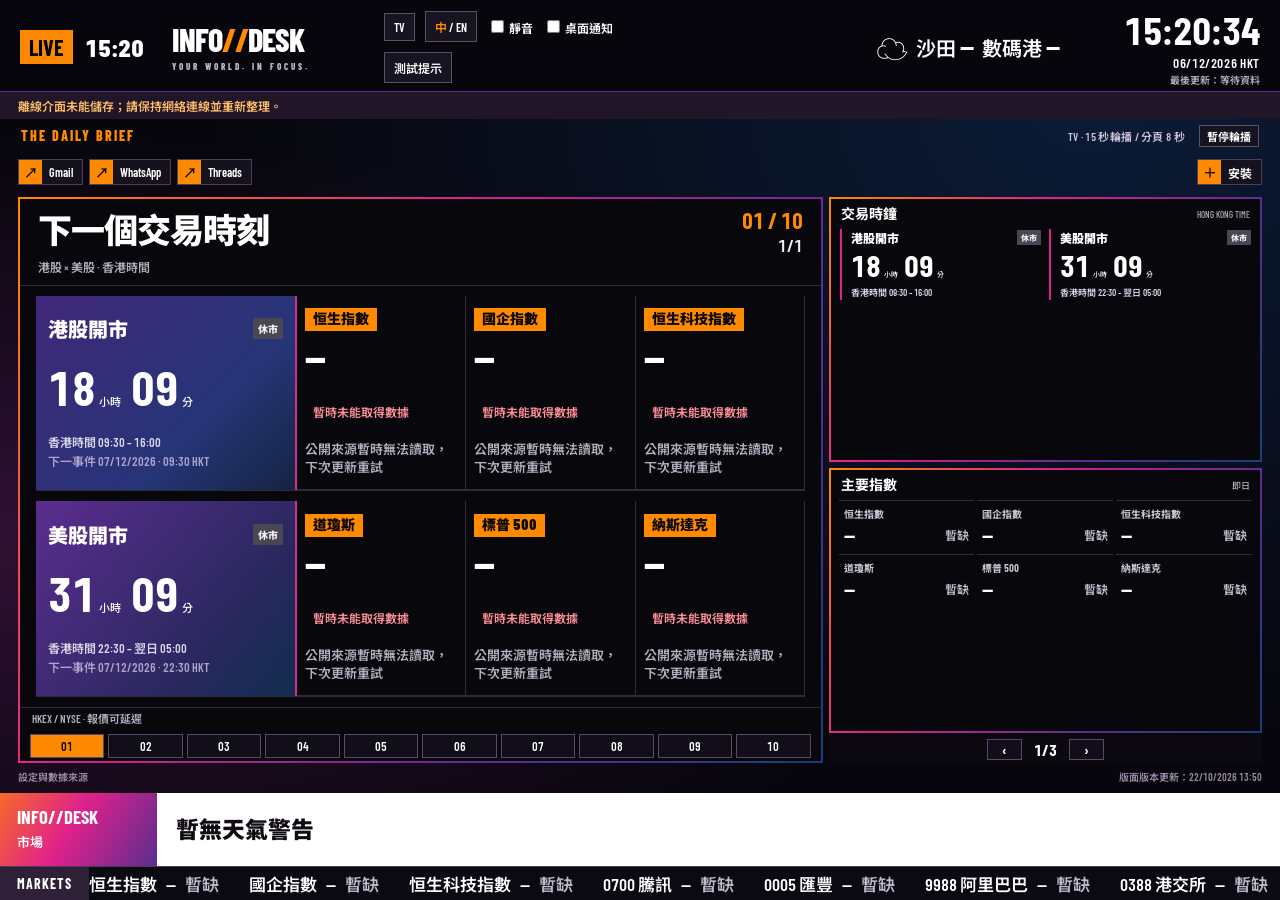
==== commit aae8244f: "Add transient TV exit button, Escape shortcut and remembered normal mode" ====
--- a/index.html
+++ b/index.html
@@ -8,12 +8,13 @@
 <title>INFO//DESK 個人資訊看板</title>
 <link rel="icon" href="icon.svg" type="image/svg+xml"><link rel="apple-touch-icon" sizes="180x180" href="apple-touch-icon.png"><link rel="manifest" href="app.webmanifest">
 <link rel="stylesheet" href="https://fonts.googleapis.com/css2?family=Barlow+Condensed:wght@600;700;800&amp;family=Noto+Sans+TC:wght@500;700;900&amp;display=swap">
-<script src="tv.js?v=20261022-depth1"></script>
-<link rel="stylesheet" href="styles.css?v=20261022-depth1"><link rel="stylesheet" href="tv.css?v=20261022-depth1"><link rel="stylesheet" href="charts.css?v=20261022-depth1"><link rel="stylesheet" href="display.css?v=20261022-depth1">
-<script src="config.js?v=20261022-depth1"></script><script src="i18n.js?v=20261022-depth1" defer></script><script src="public-data.js?v=20261022-depth1" defer></script><script src="market-calendar.js?v=20261022-depth1" defer></script><script src="forex.js?v=20261022-depth1" defer></script><script src="transit-order.js?v=20261022-depth1" defer></script><script src="app.js?v=20261022-depth1" defer></script><script src="news-extra.js?v=20261022-depth1" defer></script><script src="broadcast.js?v=20261022-depth1" defer></script><script src="signals.js?v=20261022-depth1" defer></script><script src="lightweight-charts.standalone.production.js" defer></script><script src="charts.js?v=20261022-depth1" defer></script><script src="display.js?v=20261022-depth1" defer></script><script src="tv-panels.js?v=20261022-depth1" defer></script><script src="pwa.js?v=20261022-depth1" defer></script>
+<script src="tv.js?v=20261022-tvexit1"></script>
+<link rel="stylesheet" href="styles.css?v=20261022-tvexit1"><link rel="stylesheet" href="tv.css?v=20261022-tvexit1"><link rel="stylesheet" href="charts.css?v=20261022-tvexit1"><link rel="stylesheet" href="display.css?v=20261022-tvexit1">
+<script src="config.js?v=20261022-tvexit1"></script><script src="i18n.js?v=20261022-tvexit1" defer></script><script src="public-data.js?v=20261022-tvexit1" defer></script><script src="market-calendar.js?v=20261022-tvexit1" defer></script><script src="forex.js?v=20261022-tvexit1" defer></script><script src="transit-order.js?v=20261022-tvexit1" defer></script><script src="app.js?v=20261022-tvexit1" defer></script><script src="news-extra.js?v=20261022-tvexit1" defer></script><script src="broadcast.js?v=20261022-tvexit1" defer></script><script src="signals.js?v=20261022-tvexit1" defer></script><script src="lightweight-charts.standalone.production.js" defer></script><script src="charts.js?v=20261022-tvexit1" defer></script><script src="display.js?v=20261022-tvexit1" defer></script><script src="tv-panels.js?v=20261022-tvexit1" defer></script><script src="pwa.js?v=20261022-tvexit1" defer></script>
 </head>
 <body>
 <div id="deskSurface">
+<button id="tvExitButton" type="button" hidden>返回普通版</button>
 <header class="topbar">
 <div class="live-position"><b>LIVE</b><span id="liveLocation">香港</span></div>
 <div class="brand">INFO<span>//</span>DESK<small>YOUR WORLD. IN FOCUS.</small></div>
@@ -71,7 +72,7 @@
 </section>
 </aside>
 </main>
-<details class="utility"><summary>設定與數據來源 <span>版面版本更新：22/10/2026 00:18</span></summary><div id="runtimeInfo"></div><p>Gmail 仍只使用唯讀權限；公開 Client ID 及路線、自選股集中在 config.js。每個瀏覽器需各自登入。完整操作及來源：<a href="README.md" target="_blank" rel="noopener">README.md</a></p><p>交通 30 秒；天氣 10 分鐘；股票、圖表、外匯、本地及國際新聞 60 秒；美股新聞 5 分鐘；Gmail 只在展開時每 5 分鐘；熱搜 15 分鐘。加密貨幣收起時停線。公開數據離線時顯示上次資料，Gmail 不快取。手機背景或關頁後不保證更新，沒有背景推播。</p><p>交易日曆至 2027 年底；不處理交易所臨時停市。<a href="https://www.nyse.com/trade/hours-calendars" target="_blank" rel="noopener">NYSE</a> / <a href="https://www.hkex.com.hk/News/HKEX-Calendar?sc_lang=en" target="_blank" rel="noopener">HKEX</a></p><p>TradingView Lightweight Charts™ · Copyright (с) 2025 TradingView, Inc. <a href="https://www.tradingview.com/" target="_blank" rel="noopener">TradingView</a> · <a href="LIGHTWEIGHT-CHARTS-LICENSE.txt" target="_blank" rel="noopener">License</a></p></details>
+<details class="utility"><summary>設定與數據來源 <span>版面版本更新：22/10/2026 13:50</span></summary><div id="runtimeInfo"></div><p>Gmail 仍只使用唯讀權限；公開 Client ID 及路線、自選股集中在 config.js。每個瀏覽器需各自登入。完整操作及來源：<a href="README.md" target="_blank" rel="noopener">README.md</a></p><p>交通 30 秒；天氣 10 分鐘；股票、圖表、外匯、本地及國際新聞 60 秒；美股新聞 5 分鐘；Gmail 只在展開時每 5 分鐘；熱搜 15 分鐘。加密貨幣收起時停線。公開數據離線時顯示上次資料，Gmail 不快取。手機背景或關頁後不保證更新，沒有背景推播。</p><p>交易日曆至 2027 年底；不處理交易所臨時停市。<a href="https://www.nyse.com/trade/hours-calendars" target="_blank" rel="noopener">NYSE</a> / <a href="https://www.hkex.com.hk/News/HKEX-Calendar?sc_lang=en" target="_blank" rel="noopener">HKEX</a></p><p>TradingView Lightweight Charts™ · Copyright (с) 2025 TradingView, Inc. <a href="https://www.tradingview.com/" target="_blank" rel="noopener">TradingView</a> · <a href="LIGHTWEIGHT-CHARTS-LICENSE.txt" target="_blank" rel="noopener">License</a></p></details>
 <div class="lower-third"><div class="program-bug"><b>INFO//DESK</b><span id="lowerCategory">香港</span></div><div id="lowerHeadline" class="lower-headline">你嘅世界，一眼掌握。</div></div>
 <div id="breaking" class="breaking" role="alert" aria-live="assertive" hidden><b class="breaking-badge">突發</b><span><small id="breakingType">最新</small><strong id="breakingText"></strong></span><button id="breakingClose" aria-label="關閉提示">×</button></div>
 <footer class="ticker-shell"><b class="ticker-label">MARKETS</b><div class="ticker-window"><div id="tickerTrack" class="ticker-track"><span>正在載入指數、自選股及外匯…</span></div></div></footer>
--- a/display.css
+++ b/display.css
@@ -114,3 +114,8 @@
 .tv-next-arrival{white-space:nowrap;color:#ddd6e5}.tv-next-arrival em{font-style:normal;color:#fff}
 html.tv-mode .tv-next-arrival,html.tv-mode .tv-next-arrival em{font-size:26px!important;line-height:1.25}
 
+/* Transient TV escape control: absolute overlay, never changes the broadcast grid. */
+#tvExitButton{display:none!important}
+html.tv-mode #tvExitButton:not([hidden]){display:block!important;position:absolute;top:16px;right:calc(var(--tv-width,1920px) * .01);z-index:10000;background:var(--orange,#FF8A00);color:#07060C;border:2px solid #fff;border-radius:0;box-shadow:none;font-family:var(--font);font-weight:900;font-size:max(32px,calc(16px / var(--tv-scale,1)))!important;line-height:1.2;padding:12px 22px;min-height:max(56px,calc(44px / var(--tv-scale,1)));cursor:pointer;touch-action:manipulation;pointer-events:auto!important}
+html.tv-mode #tvExitButton:focus-visible{outline:4px solid #fff;outline-offset:4px}
+
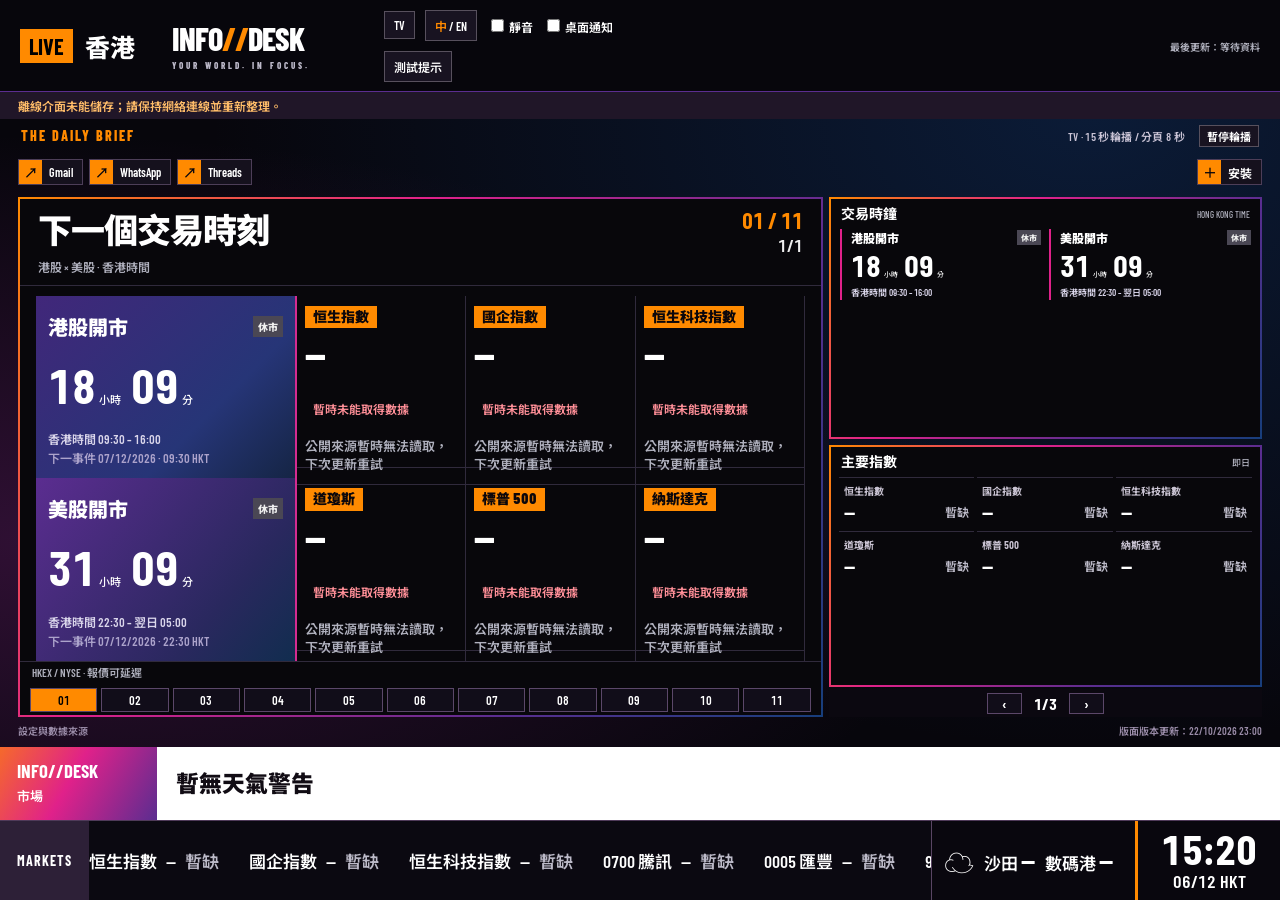
==== commit ee8b8b44: "Add broadcast corner clock, bus advance alerts, Nasdaq100 matrix and rotating TV rails" ====
--- a/index.html
+++ b/index.html
@@ -8,9 +8,9 @@
 <title>INFO//DESK 個人資訊看板</title>
 <link rel="icon" href="icon.svg" type="image/svg+xml"><link rel="apple-touch-icon" sizes="180x180" href="apple-touch-icon.png"><link rel="manifest" href="app.webmanifest">
 <link rel="stylesheet" href="https://fonts.googleapis.com/css2?family=Barlow+Condensed:wght@600;700;800&amp;family=Noto+Sans+TC:wght@500;700;900&amp;display=swap">
-<script src="tv.js?v=20261022-tvexit1"></script>
-<link rel="stylesheet" href="styles.css?v=20261022-tvexit1"><link rel="stylesheet" href="tv.css?v=20261022-tvexit1"><link rel="stylesheet" href="charts.css?v=20261022-tvexit1"><link rel="stylesheet" href="display.css?v=20261022-tvexit1">
-<script src="config.js?v=20261022-tvexit1"></script><script src="i18n.js?v=20261022-tvexit1" defer></script><script src="public-data.js?v=20261022-tvexit1" defer></script><script src="market-calendar.js?v=20261022-tvexit1" defer></script><script src="forex.js?v=20261022-tvexit1" defer></script><script src="transit-order.js?v=20261022-tvexit1" defer></script><script src="app.js?v=20261022-tvexit1" defer></script><script src="news-extra.js?v=20261022-tvexit1" defer></script><script src="broadcast.js?v=20261022-tvexit1" defer></script><script src="signals.js?v=20261022-tvexit1" defer></script><script src="lightweight-charts.standalone.production.js" defer></script><script src="charts.js?v=20261022-tvexit1" defer></script><script src="display.js?v=20261022-tvexit1" defer></script><script src="tv-panels.js?v=20261022-tvexit1" defer></script><script src="pwa.js?v=20261022-tvexit1" defer></script>
+<script src="tv.js?v=20261022-matrix3"></script>
+<link rel="stylesheet" href="styles.css?v=20261022-matrix3"><link rel="stylesheet" href="tv.css?v=20261022-matrix3"><link rel="stylesheet" href="charts.css?v=20261022-matrix3"><link rel="stylesheet" href="display.css?v=20261022-matrix3">
+<script src="config.js?v=20261022-matrix3"></script><script src="i18n.js?v=20261022-matrix3" defer></script><script src="public-data.js?v=20261022-matrix3" defer></script><script src="market-calendar.js?v=20261022-matrix3" defer></script><script src="forex.js?v=20261022-matrix3" defer></script><script src="transit-order.js?v=20261022-matrix3" defer></script><script src="bus-preview.js?v=20261022-matrix3" defer></script><script src="app.js?v=20261022-matrix3" defer></script><script src="news-extra.js?v=20261022-matrix3" defer></script><script src="broadcast.js?v=20261022-matrix3" defer></script><script src="signals.js?v=20261022-matrix3" defer></script><script src="lightweight-charts.standalone.production.js" defer></script><script src="charts.js?v=20261022-matrix3" defer></script><script src="display.js?v=20261022-matrix3" defer></script><script src="nasdaq100.js?v=20261022-matrix3" defer></script><script src="heatmap.js?v=20261022-matrix3" defer></script><script src="tv-rail.js?v=20261022-matrix3" defer></script><script src="tv-panels.js?v=20261022-matrix3" defer></script><script src="pwa.js?v=20261022-matrix3" defer></script>
 </head>
 <body>
 <div id="deskSurface">
@@ -72,10 +72,10 @@
 </section>
 </aside>
 </main>
-<details class="utility"><summary>設定與數據來源 <span>版面版本更新：22/10/2026 13:50</span></summary><div id="runtimeInfo"></div><p>Gmail 仍只使用唯讀權限；公開 Client ID 及路線、自選股集中在 config.js。每個瀏覽器需各自登入。完整操作及來源：<a href="README.md" target="_blank" rel="noopener">README.md</a></p><p>交通 30 秒；天氣 10 分鐘；股票、圖表、外匯、本地及國際新聞 60 秒；美股新聞 5 分鐘；Gmail 只在展開時每 5 分鐘；熱搜 15 分鐘。加密貨幣收起時停線。公開數據離線時顯示上次資料，Gmail 不快取。手機背景或關頁後不保證更新，沒有背景推播。</p><p>交易日曆至 2027 年底；不處理交易所臨時停市。<a href="https://www.nyse.com/trade/hours-calendars" target="_blank" rel="noopener">NYSE</a> / <a href="https://www.hkex.com.hk/News/HKEX-Calendar?sc_lang=en" target="_blank" rel="noopener">HKEX</a></p><p>TradingView Lightweight Charts™ · Copyright (с) 2025 TradingView, Inc. <a href="https://www.tradingview.com/" target="_blank" rel="noopener">TradingView</a> · <a href="LIGHTWEIGHT-CHARTS-LICENSE.txt" target="_blank" rel="noopener">License</a></p></details>
+<details class="utility"><summary>設定與數據來源 <span>版面版本更新：22/10/2026 23:00</span></summary><div id="runtimeInfo"></div><p>Gmail 仍只使用唯讀權限；公開 Client ID 及路線、自選股集中在 config.js。每個瀏覽器需各自登入。完整操作及來源：<a href="README.md" target="_blank" rel="noopener">README.md</a></p><p>交通 30 秒；天氣 10 分鐘；股票、圖表、外匯、本地及國際新聞 60 秒；美股新聞 5 分鐘；Gmail 只在展開時每 5 分鐘；熱搜 15 分鐘。加密貨幣收起時停線。公開數據離線時顯示上次資料，Gmail 不快取。手機背景或關頁後不保證更新，沒有背景推播。</p><p>交易日曆至 2027 年底；不處理交易所臨時停市。<a href="https://www.nyse.com/trade/hours-calendars" target="_blank" rel="noopener">NYSE</a> / <a href="https://www.hkex.com.hk/News/HKEX-Calendar?sc_lang=en" target="_blank" rel="noopener">HKEX</a></p><p>TradingView Lightweight Charts™ · Copyright (с) 2025 TradingView, Inc. <a href="https://www.tradingview.com/" target="_blank" rel="noopener">TradingView</a> · <a href="LIGHTWEIGHT-CHARTS-LICENSE.txt" target="_blank" rel="noopener">License</a></p></details>
 <div class="lower-third"><div class="program-bug"><b>INFO//DESK</b><span id="lowerCategory">香港</span></div><div id="lowerHeadline" class="lower-headline">你嘅世界，一眼掌握。</div></div>
 <div id="breaking" class="breaking" role="alert" aria-live="assertive" hidden><b class="breaking-badge">突發</b><span><small id="breakingType">最新</small><strong id="breakingText"></strong></span><button id="breakingClose" aria-label="關閉提示">×</button></div>
-<footer class="ticker-shell"><b class="ticker-label">MARKETS</b><div class="ticker-window"><div id="tickerTrack" class="ticker-track"><span>正在載入指數、自選股及外匯…</span></div></div></footer>
+<footer class="ticker-shell"><b class="ticker-label">MARKETS</b><div class="ticker-window"><div id="tickerTrack" class="ticker-track"><span>正在載入指數、自選股及外匯…</span></div></div><div id="broadcastCorner"><div id="cornerWeather"></div><div class="corner-clock"><b id="cornerClock">--:--</b><span id="cornerDate">--/-- HKT</span></div></div></footer>
 </div>
 </body>
 </html>
--- a/display.css
+++ b/display.css
@@ -119,3 +119,82 @@
 html.tv-mode #tvExitButton:not([hidden]){display:block!important;position:absolute;top:16px;right:calc(var(--tv-width,1920px) * .01);z-index:10000;background:var(--orange,#FF8A00);color:#07060C;border:2px solid #fff;border-radius:0;box-shadow:none;font-family:var(--font);font-weight:900;font-size:max(32px,calc(16px / var(--tv-scale,1)))!important;line-height:1.2;padding:12px 22px;min-height:max(56px,calc(44px / var(--tv-scale,1)));cursor:pointer;touch-action:manipulation;pointer-events:auto!important}
 html.tv-mode #tvExitButton:focus-visible{outline:4px solid #fff;outline-offset:4px}
 
+/* Broadcast corner: footer reserves real width; never overlays the ticker. */
+#broadcastCorner{display:none}
+.paged-display #broadcastCorner{display:flex;align-items:stretch;flex:0 0 auto;height:100%;background:#09070e;z-index:2}
+.paged-display .ticker-window{flex:1;min-width:0}
+.paged-display #headerWeather,.paged-display .status>#clock,.paged-display .status>div:nth-child(2){display:none!important}
+.desktop-pages{--ticker:80px}
+.desktop-pages .topbar{grid-template-columns:140px 200px minmax(0,1fr) 210px}
+.paged-display .corner-clock{display:flex;flex-direction:column;justify-content:center;align-items:center;border-left:3px solid var(--orange);padding:0 16px;min-width:145px;white-space:nowrap;line-height:1}
+.paged-display .corner-clock b{font-size:42px;line-height:1;font-variant-numeric:tabular-nums}
+.paged-display .corner-clock span{font-size:18px;line-height:1.35}
+.paged-display #cornerWeather{display:flex;align-items:center;justify-content:center;flex-wrap:wrap;gap:5px 10px;max-width:375px;padding:4px 12px;font-size:17px;border-left:1px solid #594563}
+.paged-display #cornerWeather b{font-size:24px}.paged-display #cornerWeather .weather-symbol{font-size:30px}
+.paged-display #cornerWeather .header-warnings{gap:3px}.paged-display #cornerWeather .header-warning{font-size:16px;padding:2px 5px}
+html.tv-mode #deskSurface{grid-template-rows:132px auto minmax(0,1fr) 32px 92px 100px}
+html.tv-mode .topbar{grid-template-columns:170px 300px minmax(0,1fr)}
+html.tv-mode .ticker-shell{height:100px}
+html.tv-mode .corner-clock{min-width:205px;padding:0 16px}
+html.tv-mode .corner-clock b{font-size:64px!important;line-height:1}
+html.tv-mode .corner-clock span{font-size:26px!important;line-height:1.1}
+html.tv-mode #cornerWeather{max-width:620px;gap:6px 14px;padding:3px 16px}
+html.tv-mode #cornerWeather>span,html.tv-mode #cornerWeather b{font-size:30px!important}
+html.tv-mode #cornerWeather .header-warning{font-size:26px!important;line-height:1.1}
+html.tv-mode #cornerWeather .weather-symbol{font-size:38px!important}
+html.tv-mode .breaking{bottom:110.8px}
+.breaking[data-level="preview"]{background:#00C853;color:#03190d;border-color:#00C853}
+.breaking[data-level="preview"] .breaking-badge{background:white;color:#008437}
+.breaking[data-level="preview"] small,.breaking[data-level="preview"] strong,.breaking[data-level="preview"] button{color:#03190d}
+
+/* Weighted stock matrix. Unlabelled tiny cells keep their area and chart target. */
+.heatmap-view{height:100%;min-height:0;display:grid;grid-template-rows:auto minmax(0,1fr) auto;gap:10px}
+.heatmap-summary{display:flex;flex-wrap:wrap;gap:6px 20px;align-items:center;font-size:19px}
+.heatmap-summary b{font-size:26px}.heatmap-note{font-size:12px;color:#c6bed0}
+.heatmap-canvas{min-width:0;min-height:0;overflow:hidden}
+.heatmap-canvas svg{display:block}.heatmap-canvas g{cursor:pointer}.heatmap-canvas g:focus rect,.heatmap-canvas g:hover rect{stroke:#fff;stroke-width:2}
+.heatmap-mini{display:block}.heatmap-mini .heatmap-canvas{height:100%}
+.paged-display .tv-type-heatmap{display:block}
+html.tv-mode .heatmap-summary b{font-size:36px!important}
+html.tv-mode .heatmap-summary{gap:8px 24px}
+html.tv-mode .heatmap-note{display:none}
+html.tv-mode .heatmap-view{grid-template-rows:auto minmax(0,1fr)}
+.heatmap-mobile-page{display:none}
+@media(max-width:767px){html:not(.tv-mode) .heatmap-mobile-page{display:block!important;order:13}html:not(.tv-mode) #mobileHeatmap{height:580px;padding:12px}html:not(.tv-mode) .heatmap-summary b{font-size:24px}html:not(.tv-mode) .heatmap-summary{font-size:15px}html:not(.tv-mode) .heatmap-note{font-size:12px}}
+
+/* Independent 10-second TV rails, offset by5 seconds. No vertical motion. */
+html.tv-mode .tv-rail-panel header{display:flex;justify-content:space-between;align-items:center;gap:12px}
+html.tv-mode .tv-rail-panel header h2{white-space:nowrap;font-size:36px!important}
+html.tv-mode .rail-counter{font-size:26px!important;white-space:nowrap;color:#d9cedf}
+html.tv-mode #tvRailTransitBody,html.tv-mode #tvRailFxBody{display:grid;grid-template-columns:1fr;grid-template-rows:none;grid-auto-rows:minmax(0,1fr);min-height:0;gap:0;padding:4px 14px;overflow:hidden}
+html.tv-mode .tv-fast-row{grid-template-columns:125px minmax(0,1fr) 135px;gap:8px}
+html.tv-mode .tv-fast-row>span{font-size:28px!important}
+html.tv-mode #tvRailTransitBody[data-rail-type="indices"],html.tv-mode #tvRailFxBody[data-rail-type="fx"]{grid-template-columns:repeat(2,minmax(0,1fr));grid-template-rows:repeat(3,minmax(0,1fr));gap:0 14px}
+html.tv-mode .rail-stock{display:grid;grid-template-columns:1fr auto;grid-template-rows:auto auto;gap:0 6px;align-content:center;border-bottom:1px solid #49334f;min-height:0}
+html.tv-mode .rail-stock>b{grid-column:1;font-size:26px!important;align-self:center}
+html.tv-mode .rail-stock strong{grid-column:2;grid-row:1 / 3;font-size:56px!important;align-self:center}
+html.tv-mode .rail-stock .quote-change{grid-column:1;white-space:nowrap;font-size:26px!important}
+html.tv-mode [data-rail-type="indices"] .rail-stock{display:grid;grid-template-columns:1fr auto;gap:0 5px;align-items:center}
+html.tv-mode [data-rail-type="indices"] .rail-stock strong{font-size:56px!important}
+html.tv-mode [data-rail-type="indices"] .rail-stock>b{font-size:26px!important}
+html.tv-mode [data-rail-type="indices"] .rail-stock .quote-change{font-size:26px!important}
+html.tv-mode .tv-rail-fx{display:grid;grid-template-columns:auto 1fr;align-content:center;gap:0 8px;min-height:0}
+html.tv-mode .tv-rail-fx>strong{font-size:56px!important;justify-self:end}
+html.tv-mode .tv-rail-fx>span{grid-column:1 / -1;text-align:right;white-space:nowrap}
+html.tv-mode .tv-rail-fx>.tv-tag{align-self:center;justify-self:start}
+html.tv-mode .rail-day{display:flex;justify-content:space-between;align-items:center;border-bottom:1px solid #49334f;gap:10px}
+html.tv-mode .rail-day strong{font-size:56px!important}
+html.tv-mode .rail-trend{display:flex;align-items:center;gap:18px;border-bottom:1px solid #49334f}
+html.tv-mode .rail-trend>b{font-size:48px!important;color:var(--orange)}html.tv-mode .rail-trend strong{font-size:32px!important}
+html.tv-mode .rail-clock{display:flex;align-items:center;justify-content:space-between;gap:8px;flex-wrap:wrap;border-bottom:1px solid #49334f}
+html.tv-mode .rail-clock .countdown-number{font-size:56px!important}.rail-clock .countdown-hours,.rail-clock .countdown-date{display:none!important}
+html.tv-mode .rail-clock .countdown-label{font-size:30px!important}
+html.tv-mode .rail-news{display:flex;flex-direction:column;justify-content:center;gap:16px}
+html.tv-mode .rail-news>b{color:var(--orange)}html.tv-mode .rail-news strong{font-size:32px!important;line-height:1.25}
+html.tv-mode .rail-warning{display:flex;align-items:center;background:#bd193b;color:white;padding:16px;font-size:32px!important;line-height:1.35}
+html.tv-mode [data-rail-type="indices"] .rail-stock{grid-template-columns:minmax(0,1fr) auto;grid-template-rows:56px 26px;align-content:center}
+html.tv-mode [data-rail-type="indices"] .rail-stock strong{grid-row:1;line-height:1}
+html.tv-mode [data-rail-type="indices"] .rail-stock>b{grid-row:1;line-height:1}
+html.tv-mode [data-rail-type="indices"] .rail-stock .quote-change{grid-row:2;grid-column:1 / -1;line-height:1;text-align:right}
+html.tv-mode .tv-rail-fx>strong,html.tv-mode .tv-rail-fx>span{line-height:1}
+
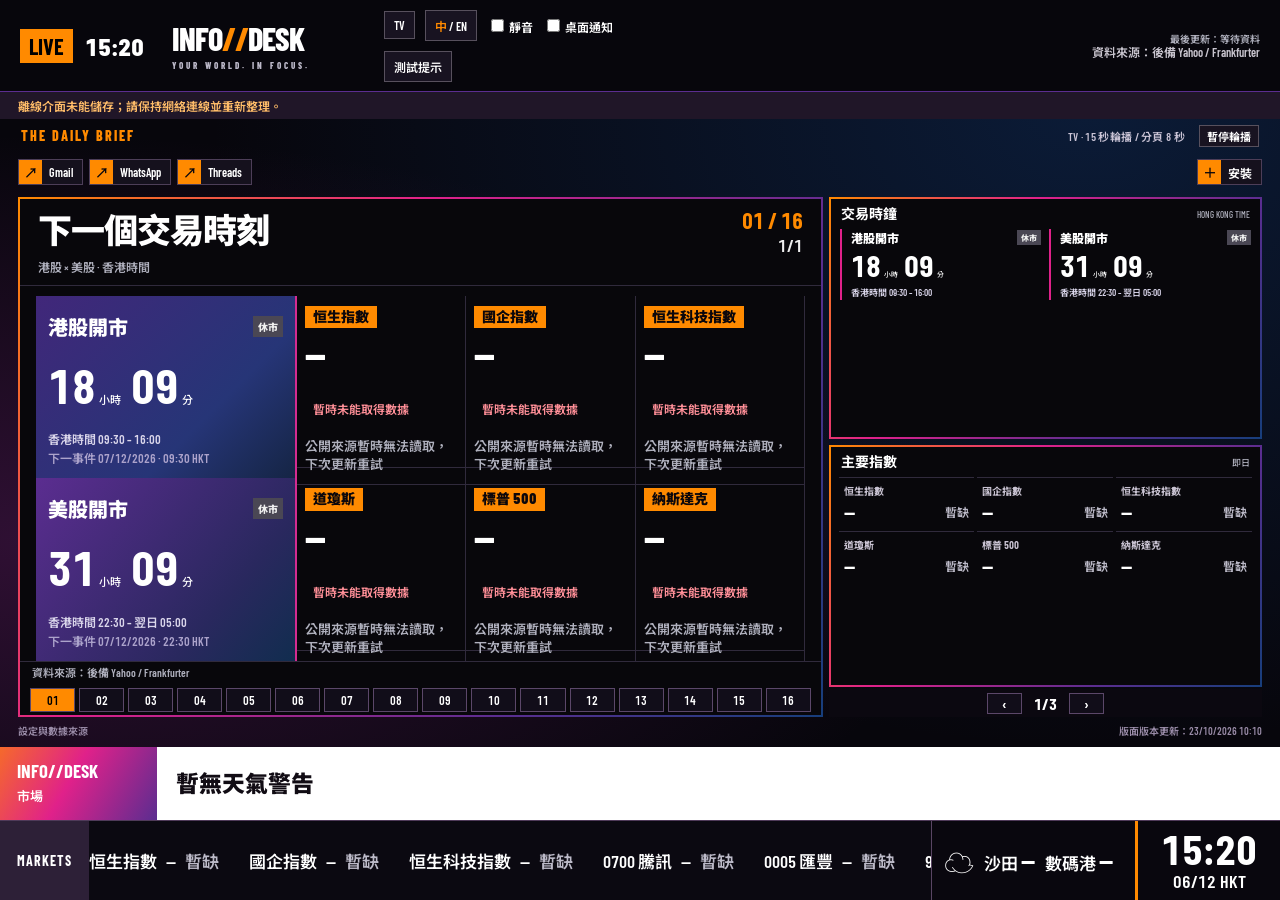
==== commit 6d699ee8: "Use public Longbridge market snapshots with 20-minute fallback and market analytics rotation" ====
--- a/index.html
+++ b/index.html
@@ -8,9 +8,10 @@
 <title>INFO//DESK 個人資訊看板</title>
 <link rel="icon" href="icon.svg" type="image/svg+xml"><link rel="apple-touch-icon" sizes="180x180" href="apple-touch-icon.png"><link rel="manifest" href="app.webmanifest">
 <link rel="stylesheet" href="https://fonts.googleapis.com/css2?family=Barlow+Condensed:wght@600;700;800&amp;family=Noto+Sans+TC:wght@500;700;900&amp;display=swap">
-<script src="tv.js?v=20261022-matrix3"></script>
-<link rel="stylesheet" href="styles.css?v=20261022-matrix3"><link rel="stylesheet" href="tv.css?v=20261022-matrix3"><link rel="stylesheet" href="charts.css?v=20261022-matrix3"><link rel="stylesheet" href="display.css?v=20261022-matrix3">
-<script src="config.js?v=20261022-matrix3"></script><script src="i18n.js?v=20261022-matrix3" defer></script><script src="public-data.js?v=20261022-matrix3" defer></script><script src="market-calendar.js?v=20261022-matrix3" defer></script><script src="forex.js?v=20261022-matrix3" defer></script><script src="transit-order.js?v=20261022-matrix3" defer></script><script src="bus-preview.js?v=20261022-matrix3" defer></script><script src="app.js?v=20261022-matrix3" defer></script><script src="news-extra.js?v=20261022-matrix3" defer></script><script src="broadcast.js?v=20261022-matrix3" defer></script><script src="signals.js?v=20261022-matrix3" defer></script><script src="lightweight-charts.standalone.production.js" defer></script><script src="charts.js?v=20261022-matrix3" defer></script><script src="display.js?v=20261022-matrix3" defer></script><script src="nasdaq100.js?v=20261022-matrix3" defer></script><script src="heatmap.js?v=20261022-matrix3" defer></script><script src="tv-rail.js?v=20261022-matrix3" defer></script><script src="tv-panels.js?v=20261022-matrix3" defer></script><script src="pwa.js?v=20261022-matrix3" defer></script>
+<script src="tv.js?v=20261023-longbridge2"></script>
+<link rel="stylesheet" href="styles.css?v=20261023-longbridge2"><link rel="stylesheet" href="tv.css?v=20261023-longbridge2"><link rel="stylesheet" href="charts.css?v=20261023-longbridge2"><link rel="stylesheet" href="display.css?v=20261023-longbridge2">
+<script src="config.js?v=20261023-longbridge2"></script><script src="i18n.js?v=20261023-longbridge2" defer></script><script src="public-data.js?v=20261023-longbridge2" defer></script><script src="market-calendar.js?v=20261023-longbridge2" defer></script><script src="forex.js?v=20261023-longbridge2" defer></script><script src="transit-order.js?v=20261023-longbridge2" defer></script><script src="bus-preview.js?v=20261023-longbridge2" defer></script><script src="longbridge-data.js?v=20261023-longbridge2" defer></script><script src="app.js?v=20261023-longbridge2" defer></script><script src="news-extra.js?v=20261023-longbridge2" defer></script><script src="broadcast.js?v=20261023-longbridge2" defer></script><script src="signals.js?v=20261023-longbridge2" defer></script><script src="lightweight-charts.standalone.production.js" defer></script><script src="charts.js?v=20261023-longbridge2" defer></script><script src="display.js?v=20261023-longbridge2" defer></script><script src="nasdaq100.js?v=20261023-longbridge2" defer></script><script src="heatmap.js?v=20261023-longbridge2" defer></script><script src="tv-rail.js?v=20261023-longbridge2" defer></script><script src="market-pulse.js?v=20261023-longbridge2" defer></script><script src="tv-panels.js?v=20261023-longbridge2" defer></script><script src="pwa.js?v=20261023-longbridge2" defer></script>
+<link rel="stylesheet" href="market-pulse.css?v=20261023-longbridge2">
 </head>
 <body>
 <div id="deskSurface">
@@ -45,7 +46,7 @@
 <div class="panel-head"><div><h1>市場焦點</h1><p>WATCHLIST <span>即日升跌 · 5 分鐘走勢</span></p></div><span class="head-marker">04 / 07</span></div>
 <div class="market-section"><h2>香港 <span id="hkMarketUpdated">每 60 秒</span></h2><div id="hkMarket" class="market-list"><div class="loading">正在取得市場資料…</div></div></div>
 <div class="market-section"><h2>美國 <span id="usMarketUpdated">每 60 秒</span></h2><div id="usMarket" class="market-list"><div class="loading">正在取得市場資料…</div></div></div>
-<div class="panel-bottom"><div class="source-tag"><b>YAHOO FINANCE</b><small>網頁經 Jina Reader / 報價可延遲</small></div><p>即日分鐘走勢；報價及圖表可有延遲。</p></div>
+<div class="panel-bottom"><div class="source-tag"><b>LONGBRIDGE / YAHOO</b><small>長橋快照 / Yahoo 後備 · 報價可延遲</small></div><p>即日分鐘走勢；報價及圖表可有延遲。</p></div>
 </section>
 <section class="panel stage trends-stage" data-stage="4" aria-label="香港熱搜">
 <div class="panel-head"><div><h1>香港熱搜</h1><p>TRENDING IN HONG KONG <span id="trendsUpdated">每 15 分鐘</span></p></div><a id="threadsOpen" class="threads-button" href="https://www.threads.com/" target="_blank" rel="noopener noreferrer">Threads ↗</a></div>
@@ -72,7 +73,7 @@
 </section>
 </aside>
 </main>
-<details class="utility"><summary>設定與數據來源 <span>版面版本更新：22/10/2026 23:00</span></summary><div id="runtimeInfo"></div><p>Gmail 仍只使用唯讀權限；公開 Client ID 及路線、自選股集中在 config.js。每個瀏覽器需各自登入。完整操作及來源：<a href="README.md" target="_blank" rel="noopener">README.md</a></p><p>交通 30 秒；天氣 10 分鐘；股票、圖表、外匯、本地及國際新聞 60 秒；美股新聞 5 分鐘；Gmail 只在展開時每 5 分鐘；熱搜 15 分鐘。加密貨幣收起時停線。公開數據離線時顯示上次資料，Gmail 不快取。手機背景或關頁後不保證更新，沒有背景推播。</p><p>交易日曆至 2027 年底；不處理交易所臨時停市。<a href="https://www.nyse.com/trade/hours-calendars" target="_blank" rel="noopener">NYSE</a> / <a href="https://www.hkex.com.hk/News/HKEX-Calendar?sc_lang=en" target="_blank" rel="noopener">HKEX</a></p><p>TradingView Lightweight Charts™ · Copyright (с) 2025 TradingView, Inc. <a href="https://www.tradingview.com/" target="_blank" rel="noopener">TradingView</a> · <a href="LIGHTWEIGHT-CHARTS-LICENSE.txt" target="_blank" rel="noopener">License</a></p></details>
+<details class="utility"><summary>設定與數據來源 <span>版面版本更新：23/10/2026 10:10</span></summary><div id="runtimeInfo"></div><p>Gmail 仍只使用唯讀權限；公開 Client ID 及路線、自選股集中在 config.js。每個瀏覽器需各自登入。完整操作及來源：<a href="README.md" target="_blank" rel="noopener">README.md</a></p><p>交通 30 秒；天氣 10 分鐘；股票、圖表、外匯、本地及國際新聞 60 秒；美股新聞 5 分鐘；Gmail 只在展開時每 5 分鐘；熱搜 15 分鐘。加密貨幣收起時停線。公開數據離線時顯示上次資料，Gmail 不快取。手機背景或關頁後不保證更新，沒有背景推播。</p><p>交易日曆至 2027 年底；不處理交易所臨時停市。<a href="https://www.nyse.com/trade/hours-calendars" target="_blank" rel="noopener">NYSE</a> / <a href="https://www.hkex.com.hk/News/HKEX-Calendar?sc_lang=en" target="_blank" rel="noopener">HKEX</a></p><p>TradingView Lightweight Charts™ · Copyright (с) 2025 TradingView, Inc. <a href="https://www.tradingview.com/" target="_blank" rel="noopener">TradingView</a> · <a href="LIGHTWEIGHT-CHARTS-LICENSE.txt" target="_blank" rel="noopener">License</a></p></details>
 <div class="lower-third"><div class="program-bug"><b>INFO//DESK</b><span id="lowerCategory">香港</span></div><div id="lowerHeadline" class="lower-headline">你嘅世界，一眼掌握。</div></div>
 <div id="breaking" class="breaking" role="alert" aria-live="assertive" hidden><b class="breaking-badge">突發</b><span><small id="breakingType">最新</small><strong id="breakingText"></strong></span><button id="breakingClose" aria-label="關閉提示">×</button></div>
 <footer class="ticker-shell"><b class="ticker-label">MARKETS</b><div class="ticker-window"><div id="tickerTrack" class="ticker-track"><span>正在載入指數、自選股及外匯…</span></div></div><div id="broadcastCorner"><div id="cornerWeather"></div><div class="corner-clock"><b id="cornerClock">--:--</b><span id="cornerDate">--/-- HKT</span></div></div></footer>
--- a/market-pulse.css
+++ b/market-pulse.css
@@ -0,0 +1,5 @@
+/* Scoped to the new public market panels; existing transport/mail/weather styles stay intact. */
+#lbMobile{display:none}.lb-card,.lb-event,.lb-leaders{background:#07060c;border-bottom:1px solid #5B2D90;padding:14px;min-width:0;display:flex;flex-direction:column;justify-content:center;gap:12px}.lb-card p,.lb-leaders p,.lb-event p{color:#c8c4ce;margin:0;font-size:18px}.lb-number{font:800 54px/1.05 'Barlow Condensed',sans-serif}.lb-number em{font-size:.55em;font-style:normal}.lb-card>.tv-tag,.lb-leaders>.tv-tag{align-self:flex-start}.lb-event h3{font-size:25px;line-height:1.3;margin:0}.lb-event>div{display:flex;justify-content:space-between;gap:16px}.lb-leaders>div{display:flex;justify-content:space-between;font:700 30px/1.1 'Barlow Condensed',sans-serif;gap:8px}.lb-anomaly .lb-number{font-size:34px}.lb-source{font-size:14px;color:#aaa}.tv-page-body[class*='tv-type-lb-']{display:grid;grid-template-columns:repeat(2,minmax(0,1fr));grid-auto-rows:minmax(0,1fr);gap:12px}.tv-page-body.tv-type-lb-calendar,.tv-page-body.tv-type-lb-anomalies{grid-template-columns:1fr}.tv-page-body.tv-type-lb-leaders{grid-template-columns:repeat(2,minmax(0,1fr))}.tv-mode .lb-card p,.tv-mode .lb-leaders p,.tv-mode .lb-event p,.tv-mode .lb-event span{font-size:26px}.tv-mode .lb-number{font-size:68px}.tv-mode .lb-event h3{font-size:32px}.tv-mode .lb-leaders>div{font-size:36px}.tv-mode .lb-anomaly .lb-number{font-size:36px}.tv-mode .lb-card em{font-size:26px}.tv-mode #tvRail [data-rail-type^='lb-']{display:grid;grid-template-rows:repeat(2,minmax(0,1fr))}.tv-mode #tvRail .lb-card{padding:8px;gap:5px}.tv-mode #tvRail .lb-card p{font-size:26px}.tv-mode #tvRail .lb-number{font-size:42px}.tv-mode #marketSourceStatus{display:none}
+#marketSourceStatus{display:block;font-size:12px;line-height:1.3;color:#c8c4ce}.tv-mode #marketSourceStatus{display:block;font-size:26px;line-height:1.2}.tv-mode .lb-leaders p{font-size:26px}
+.lb-mobile-pages{display:flex;align-items:center;justify-content:center;gap:16px;padding:8px}.lb-mobile-pages button{background:#17101e;color:white;border:1px solid #FF8A00;font-size:24px;min-width:44px;min-height:44px}
+@media(max-width:767px){html:not(.tv-mode) #lbMobile{display:block;grid-column:1/-1;order:9}#lbMobile .panel{margin-top:10px}.lb-mobile-grid{display:grid;gap:5px}.lb-number{font-size:42px}.lb-event h3{font-size:20px}.lb-event>div{flex-wrap:wrap}.lb-leaders>div{font-size:27px}}
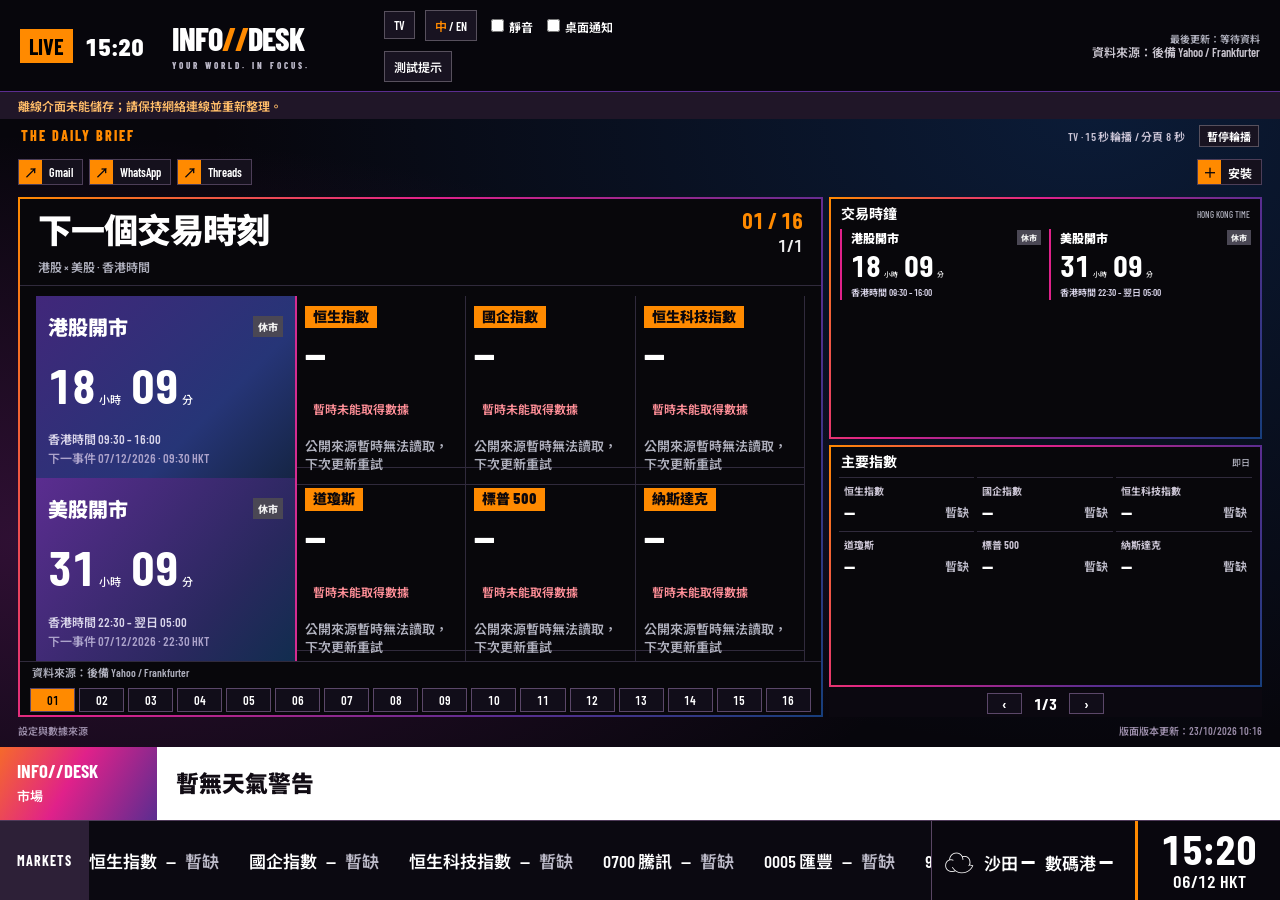
==== commit f71a9d6f: "Keep Longbridge panel numerals TV-readable and refresh offline shell" ====
--- a/index.html
+++ b/index.html
@@ -8,10 +8,10 @@
 <title>INFO//DESK 個人資訊看板</title>
 <link rel="icon" href="icon.svg" type="image/svg+xml"><link rel="apple-touch-icon" sizes="180x180" href="apple-touch-icon.png"><link rel="manifest" href="app.webmanifest">
 <link rel="stylesheet" href="https://fonts.googleapis.com/css2?family=Barlow+Condensed:wght@600;700;800&amp;family=Noto+Sans+TC:wght@500;700;900&amp;display=swap">
-<script src="tv.js?v=20261023-longbridge2"></script>
-<link rel="stylesheet" href="styles.css?v=20261023-longbridge2"><link rel="stylesheet" href="tv.css?v=20261023-longbridge2"><link rel="stylesheet" href="charts.css?v=20261023-longbridge2"><link rel="stylesheet" href="display.css?v=20261023-longbridge2">
-<script src="config.js?v=20261023-longbridge2"></script><script src="i18n.js?v=20261023-longbridge2" defer></script><script src="public-data.js?v=20261023-longbridge2" defer></script><script src="market-calendar.js?v=20261023-longbridge2" defer></script><script src="forex.js?v=20261023-longbridge2" defer></script><script src="transit-order.js?v=20261023-longbridge2" defer></script><script src="bus-preview.js?v=20261023-longbridge2" defer></script><script src="longbridge-data.js?v=20261023-longbridge2" defer></script><script src="app.js?v=20261023-longbridge2" defer></script><script src="news-extra.js?v=20261023-longbridge2" defer></script><script src="broadcast.js?v=20261023-longbridge2" defer></script><script src="signals.js?v=20261023-longbridge2" defer></script><script src="lightweight-charts.standalone.production.js" defer></script><script src="charts.js?v=20261023-longbridge2" defer></script><script src="display.js?v=20261023-longbridge2" defer></script><script src="nasdaq100.js?v=20261023-longbridge2" defer></script><script src="heatmap.js?v=20261023-longbridge2" defer></script><script src="tv-rail.js?v=20261023-longbridge2" defer></script><script src="market-pulse.js?v=20261023-longbridge2" defer></script><script src="tv-panels.js?v=20261023-longbridge2" defer></script><script src="pwa.js?v=20261023-longbridge2" defer></script>
-<link rel="stylesheet" href="market-pulse.css?v=20261023-longbridge2">
+<script src="tv.js?v=20261023-longbridge3"></script>
+<link rel="stylesheet" href="styles.css?v=20261023-longbridge3"><link rel="stylesheet" href="tv.css?v=20261023-longbridge3"><link rel="stylesheet" href="charts.css?v=20261023-longbridge3"><link rel="stylesheet" href="display.css?v=20261023-longbridge3">
+<script src="config.js?v=20261023-longbridge3"></script><script src="i18n.js?v=20261023-longbridge3" defer></script><script src="public-data.js?v=20261023-longbridge3" defer></script><script src="market-calendar.js?v=20261023-longbridge3" defer></script><script src="forex.js?v=20261023-longbridge3" defer></script><script src="transit-order.js?v=20261023-longbridge3" defer></script><script src="bus-preview.js?v=20261023-longbridge3" defer></script><script src="longbridge-data.js?v=20261023-longbridge3" defer></script><script src="app.js?v=20261023-longbridge3" defer></script><script src="news-extra.js?v=20261023-longbridge3" defer></script><script src="broadcast.js?v=20261023-longbridge3" defer></script><script src="signals.js?v=20261023-longbridge3" defer></script><script src="lightweight-charts.standalone.production.js" defer></script><script src="charts.js?v=20261023-longbridge3" defer></script><script src="display.js?v=20261023-longbridge3" defer></script><script src="nasdaq100.js?v=20261023-longbridge3" defer></script><script src="heatmap.js?v=20261023-longbridge3" defer></script><script src="tv-rail.js?v=20261023-longbridge3" defer></script><script src="market-pulse.js?v=20261023-longbridge3" defer></script><script src="tv-panels.js?v=20261023-longbridge3" defer></script><script src="pwa.js?v=20261023-longbridge3" defer></script>
+<link rel="stylesheet" href="market-pulse.css?v=20261023-longbridge3">
 </head>
 <body>
 <div id="deskSurface">
@@ -73,7 +73,7 @@
 </section>
 </aside>
 </main>
-<details class="utility"><summary>設定與數據來源 <span>版面版本更新：23/10/2026 10:10</span></summary><div id="runtimeInfo"></div><p>Gmail 仍只使用唯讀權限；公開 Client ID 及路線、自選股集中在 config.js。每個瀏覽器需各自登入。完整操作及來源：<a href="README.md" target="_blank" rel="noopener">README.md</a></p><p>交通 30 秒；天氣 10 分鐘；股票、圖表、外匯、本地及國際新聞 60 秒；美股新聞 5 分鐘；Gmail 只在展開時每 5 分鐘；熱搜 15 分鐘。加密貨幣收起時停線。公開數據離線時顯示上次資料，Gmail 不快取。手機背景或關頁後不保證更新，沒有背景推播。</p><p>交易日曆至 2027 年底；不處理交易所臨時停市。<a href="https://www.nyse.com/trade/hours-calendars" target="_blank" rel="noopener">NYSE</a> / <a href="https://www.hkex.com.hk/News/HKEX-Calendar?sc_lang=en" target="_blank" rel="noopener">HKEX</a></p><p>TradingView Lightweight Charts™ · Copyright (с) 2025 TradingView, Inc. <a href="https://www.tradingview.com/" target="_blank" rel="noopener">TradingView</a> · <a href="LIGHTWEIGHT-CHARTS-LICENSE.txt" target="_blank" rel="noopener">License</a></p></details>
+<details class="utility"><summary>設定與數據來源 <span>版面版本更新：23/10/2026 10:16</span></summary><div id="runtimeInfo"></div><p>Gmail 仍只使用唯讀權限；公開 Client ID 及路線、自選股集中在 config.js。每個瀏覽器需各自登入。完整操作及來源：<a href="README.md" target="_blank" rel="noopener">README.md</a></p><p>交通 30 秒；天氣 10 分鐘；股票、圖表、外匯、本地及國際新聞 60 秒；美股新聞 5 分鐘；Gmail 只在展開時每 5 分鐘；熱搜 15 分鐘。加密貨幣收起時停線。公開數據離線時顯示上次資料，Gmail 不快取。手機背景或關頁後不保證更新，沒有背景推播。</p><p>交易日曆至 2027 年底；不處理交易所臨時停市。<a href="https://www.nyse.com/trade/hours-calendars" target="_blank" rel="noopener">NYSE</a> / <a href="https://www.hkex.com.hk/News/HKEX-Calendar?sc_lang=en" target="_blank" rel="noopener">HKEX</a></p><p>TradingView Lightweight Charts™ · Copyright (с) 2025 TradingView, Inc. <a href="https://www.tradingview.com/" target="_blank" rel="noopener">TradingView</a> · <a href="LIGHTWEIGHT-CHARTS-LICENSE.txt" target="_blank" rel="noopener">License</a></p></details>
 <div class="lower-third"><div class="program-bug"><b>INFO//DESK</b><span id="lowerCategory">香港</span></div><div id="lowerHeadline" class="lower-headline">你嘅世界，一眼掌握。</div></div>
 <div id="breaking" class="breaking" role="alert" aria-live="assertive" hidden><b class="breaking-badge">突發</b><span><small id="breakingType">最新</small><strong id="breakingText"></strong></span><button id="breakingClose" aria-label="關閉提示">×</button></div>
 <footer class="ticker-shell"><b class="ticker-label">MARKETS</b><div class="ticker-window"><div id="tickerTrack" class="ticker-track"><span>正在載入指數、自選股及外匯…</span></div></div><div id="broadcastCorner"><div id="cornerWeather"></div><div class="corner-clock"><b id="cornerClock">--:--</b><span id="cornerDate">--/-- HKT</span></div></div></footer>
--- a/market-pulse.css
+++ b/market-pulse.css
@@ -2,4 +2,5 @@
 #lbMobile{display:none}.lb-card,.lb-event,.lb-leaders{background:#07060c;border-bottom:1px solid #5B2D90;padding:14px;min-width:0;display:flex;flex-direction:column;justify-content:center;gap:12px}.lb-card p,.lb-leaders p,.lb-event p{color:#c8c4ce;margin:0;font-size:18px}.lb-number{font:800 54px/1.05 'Barlow Condensed',sans-serif}.lb-number em{font-size:.55em;font-style:normal}.lb-card>.tv-tag,.lb-leaders>.tv-tag{align-self:flex-start}.lb-event h3{font-size:25px;line-height:1.3;margin:0}.lb-event>div{display:flex;justify-content:space-between;gap:16px}.lb-leaders>div{display:flex;justify-content:space-between;font:700 30px/1.1 'Barlow Condensed',sans-serif;gap:8px}.lb-anomaly .lb-number{font-size:34px}.lb-source{font-size:14px;color:#aaa}.tv-page-body[class*='tv-type-lb-']{display:grid;grid-template-columns:repeat(2,minmax(0,1fr));grid-auto-rows:minmax(0,1fr);gap:12px}.tv-page-body.tv-type-lb-calendar,.tv-page-body.tv-type-lb-anomalies{grid-template-columns:1fr}.tv-page-body.tv-type-lb-leaders{grid-template-columns:repeat(2,minmax(0,1fr))}.tv-mode .lb-card p,.tv-mode .lb-leaders p,.tv-mode .lb-event p,.tv-mode .lb-event span{font-size:26px}.tv-mode .lb-number{font-size:68px}.tv-mode .lb-event h3{font-size:32px}.tv-mode .lb-leaders>div{font-size:36px}.tv-mode .lb-anomaly .lb-number{font-size:36px}.tv-mode .lb-card em{font-size:26px}.tv-mode #tvRail [data-rail-type^='lb-']{display:grid;grid-template-rows:repeat(2,minmax(0,1fr))}.tv-mode #tvRail .lb-card{padding:8px;gap:5px}.tv-mode #tvRail .lb-card p{font-size:26px}.tv-mode #tvRail .lb-number{font-size:42px}.tv-mode #marketSourceStatus{display:none}
 #marketSourceStatus{display:block;font-size:12px;line-height:1.3;color:#c8c4ce}.tv-mode #marketSourceStatus{display:block;font-size:26px;line-height:1.2}.tv-mode .lb-leaders p{font-size:26px}
 .lb-mobile-pages{display:flex;align-items:center;justify-content:center;gap:16px;padding:8px}.lb-mobile-pages button{background:#17101e;color:white;border:1px solid #FF8A00;font-size:24px;min-width:44px;min-height:44px}
+html.tv-mode .lb-number{font-size:68px!important}html.tv-mode .lb-number>.up,html.tv-mode .lb-number>.down,html.tv-mode .lb-number>.flat{font:inherit!important}html.tv-mode .lb-number em{font-size:26px!important}html.tv-mode .lb-leaders>div{font-size:56px!important}html.tv-mode .lb-leaders>div b{font-size:32px!important}html.tv-mode .lb-leaders>div span,html.tv-mode .lb-leaders>div strong{font:inherit!important}html.tv-mode #tvRail .lb-number{font-size:56px!important}html.tv-mode .lb-anomaly .lb-number{font-size:36px!important}#lbMobile{scroll-margin-top:150px}
 @media(max-width:767px){html:not(.tv-mode) #lbMobile{display:block;grid-column:1/-1;order:9}#lbMobile .panel{margin-top:10px}.lb-mobile-grid{display:grid;gap:5px}.lb-number{font-size:42px}.lb-event h3{font-size:20px}.lb-event>div{flex-wrap:wrap}.lb-leaders>div{font-size:27px}}
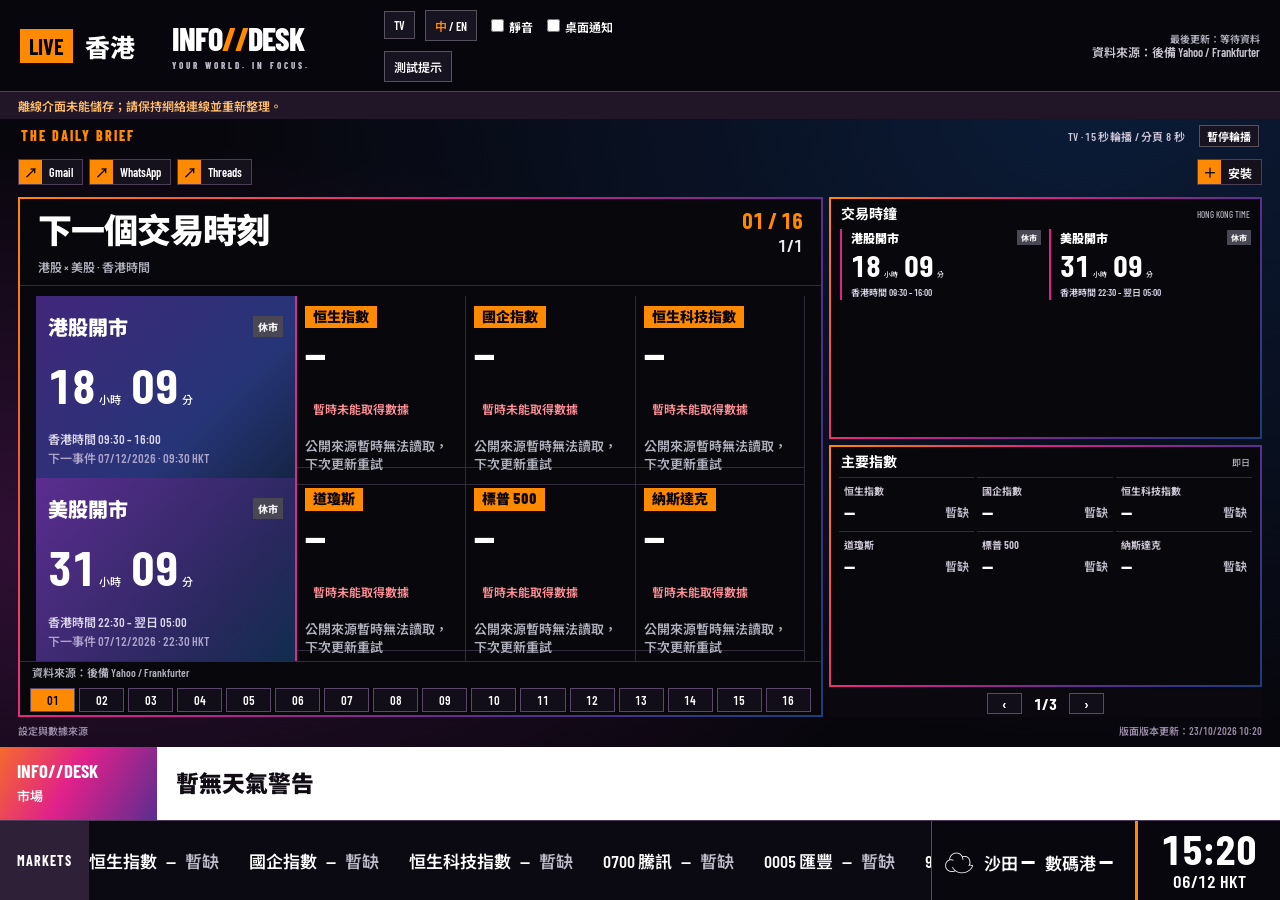
==== commit 21208962: "Retry temperature markets independently and keep successful observation ages" ====
--- a/index.html
+++ b/index.html
@@ -8,10 +8,10 @@
 <title>INFO//DESK 個人資訊看板</title>
 <link rel="icon" href="icon.svg" type="image/svg+xml"><link rel="apple-touch-icon" sizes="180x180" href="apple-touch-icon.png"><link rel="manifest" href="app.webmanifest">
 <link rel="stylesheet" href="https://fonts.googleapis.com/css2?family=Barlow+Condensed:wght@600;700;800&amp;family=Noto+Sans+TC:wght@500;700;900&amp;display=swap">
-<script src="tv.js?v=20261023-longbridge3"></script>
-<link rel="stylesheet" href="styles.css?v=20261023-longbridge3"><link rel="stylesheet" href="tv.css?v=20261023-longbridge3"><link rel="stylesheet" href="charts.css?v=20261023-longbridge3"><link rel="stylesheet" href="display.css?v=20261023-longbridge3">
-<script src="config.js?v=20261023-longbridge3"></script><script src="i18n.js?v=20261023-longbridge3" defer></script><script src="public-data.js?v=20261023-longbridge3" defer></script><script src="market-calendar.js?v=20261023-longbridge3" defer></script><script src="forex.js?v=20261023-longbridge3" defer></script><script src="transit-order.js?v=20261023-longbridge3" defer></script><script src="bus-preview.js?v=20261023-longbridge3" defer></script><script src="longbridge-data.js?v=20261023-longbridge3" defer></script><script src="app.js?v=20261023-longbridge3" defer></script><script src="news-extra.js?v=20261023-longbridge3" defer></script><script src="broadcast.js?v=20261023-longbridge3" defer></script><script src="signals.js?v=20261023-longbridge3" defer></script><script src="lightweight-charts.standalone.production.js" defer></script><script src="charts.js?v=20261023-longbridge3" defer></script><script src="display.js?v=20261023-longbridge3" defer></script><script src="nasdaq100.js?v=20261023-longbridge3" defer></script><script src="heatmap.js?v=20261023-longbridge3" defer></script><script src="tv-rail.js?v=20261023-longbridge3" defer></script><script src="market-pulse.js?v=20261023-longbridge3" defer></script><script src="tv-panels.js?v=20261023-longbridge3" defer></script><script src="pwa.js?v=20261023-longbridge3" defer></script>
-<link rel="stylesheet" href="market-pulse.css?v=20261023-longbridge3">
+<script src="tv.js?v=20261023-longbridge4"></script>
+<link rel="stylesheet" href="styles.css?v=20261023-longbridge4"><link rel="stylesheet" href="tv.css?v=20261023-longbridge4"><link rel="stylesheet" href="charts.css?v=20261023-longbridge4"><link rel="stylesheet" href="display.css?v=20261023-longbridge4">
+<script src="config.js?v=20261023-longbridge4"></script><script src="i18n.js?v=20261023-longbridge4" defer></script><script src="public-data.js?v=20261023-longbridge4" defer></script><script src="market-calendar.js?v=20261023-longbridge4" defer></script><script src="forex.js?v=20261023-longbridge4" defer></script><script src="transit-order.js?v=20261023-longbridge4" defer></script><script src="bus-preview.js?v=20261023-longbridge4" defer></script><script src="longbridge-data.js?v=20261023-longbridge4" defer></script><script src="app.js?v=20261023-longbridge4" defer></script><script src="news-extra.js?v=20261023-longbridge4" defer></script><script src="broadcast.js?v=20261023-longbridge4" defer></script><script src="signals.js?v=20261023-longbridge4" defer></script><script src="lightweight-charts.standalone.production.js" defer></script><script src="charts.js?v=20261023-longbridge4" defer></script><script src="display.js?v=20261023-longbridge4" defer></script><script src="nasdaq100.js?v=20261023-longbridge4" defer></script><script src="heatmap.js?v=20261023-longbridge4" defer></script><script src="tv-rail.js?v=20261023-longbridge4" defer></script><script src="market-pulse.js?v=20261023-longbridge4" defer></script><script src="tv-panels.js?v=20261023-longbridge4" defer></script><script src="pwa.js?v=20261023-longbridge4" defer></script>
+<link rel="stylesheet" href="market-pulse.css?v=20261023-longbridge4">
 </head>
 <body>
 <div id="deskSurface">
@@ -73,7 +73,7 @@
 </section>
 </aside>
 </main>
-<details class="utility"><summary>設定與數據來源 <span>版面版本更新：23/10/2026 10:16</span></summary><div id="runtimeInfo"></div><p>Gmail 仍只使用唯讀權限；公開 Client ID 及路線、自選股集中在 config.js。每個瀏覽器需各自登入。完整操作及來源：<a href="README.md" target="_blank" rel="noopener">README.md</a></p><p>交通 30 秒；天氣 10 分鐘；股票、圖表、外匯、本地及國際新聞 60 秒；美股新聞 5 分鐘；Gmail 只在展開時每 5 分鐘；熱搜 15 分鐘。加密貨幣收起時停線。公開數據離線時顯示上次資料，Gmail 不快取。手機背景或關頁後不保證更新，沒有背景推播。</p><p>交易日曆至 2027 年底；不處理交易所臨時停市。<a href="https://www.nyse.com/trade/hours-calendars" target="_blank" rel="noopener">NYSE</a> / <a href="https://www.hkex.com.hk/News/HKEX-Calendar?sc_lang=en" target="_blank" rel="noopener">HKEX</a></p><p>TradingView Lightweight Charts™ · Copyright (с) 2025 TradingView, Inc. <a href="https://www.tradingview.com/" target="_blank" rel="noopener">TradingView</a> · <a href="LIGHTWEIGHT-CHARTS-LICENSE.txt" target="_blank" rel="noopener">License</a></p></details>
+<details class="utility"><summary>設定與數據來源 <span>版面版本更新：23/10/2026 10:20</span></summary><div id="runtimeInfo"></div><p>Gmail 仍只使用唯讀權限；公開 Client ID 及路線、自選股集中在 config.js。每個瀏覽器需各自登入。完整操作及來源：<a href="README.md" target="_blank" rel="noopener">README.md</a></p><p>交通 30 秒；天氣 10 分鐘；股票、圖表、外匯、本地及國際新聞 60 秒；美股新聞 5 分鐘；Gmail 只在展開時每 5 分鐘；熱搜 15 分鐘。加密貨幣收起時停線。公開數據離線時顯示上次資料，Gmail 不快取。手機背景或關頁後不保證更新，沒有背景推播。</p><p>交易日曆至 2027 年底；不處理交易所臨時停市。<a href="https://www.nyse.com/trade/hours-calendars" target="_blank" rel="noopener">NYSE</a> / <a href="https://www.hkex.com.hk/News/HKEX-Calendar?sc_lang=en" target="_blank" rel="noopener">HKEX</a></p><p>TradingView Lightweight Charts™ · Copyright (с) 2025 TradingView, Inc. <a href="https://www.tradingview.com/" target="_blank" rel="noopener">TradingView</a> · <a href="LIGHTWEIGHT-CHARTS-LICENSE.txt" target="_blank" rel="noopener">License</a></p></details>
 <div class="lower-third"><div class="program-bug"><b>INFO//DESK</b><span id="lowerCategory">香港</span></div><div id="lowerHeadline" class="lower-headline">你嘅世界，一眼掌握。</div></div>
 <div id="breaking" class="breaking" role="alert" aria-live="assertive" hidden><b class="breaking-badge">突發</b><span><small id="breakingType">最新</small><strong id="breakingText"></strong></span><button id="breakingClose" aria-label="關閉提示">×</button></div>
 <footer class="ticker-shell"><b class="ticker-label">MARKETS</b><div class="ticker-window"><div id="tickerTrack" class="ticker-track"><span>正在載入指數、自選股及外匯…</span></div></div><div id="broadcastCorner"><div id="cornerWeather"></div><div class="corner-clock"><b id="cornerClock">--:--</b><span id="cornerDate">--/-- HKT</span></div></div></footer>
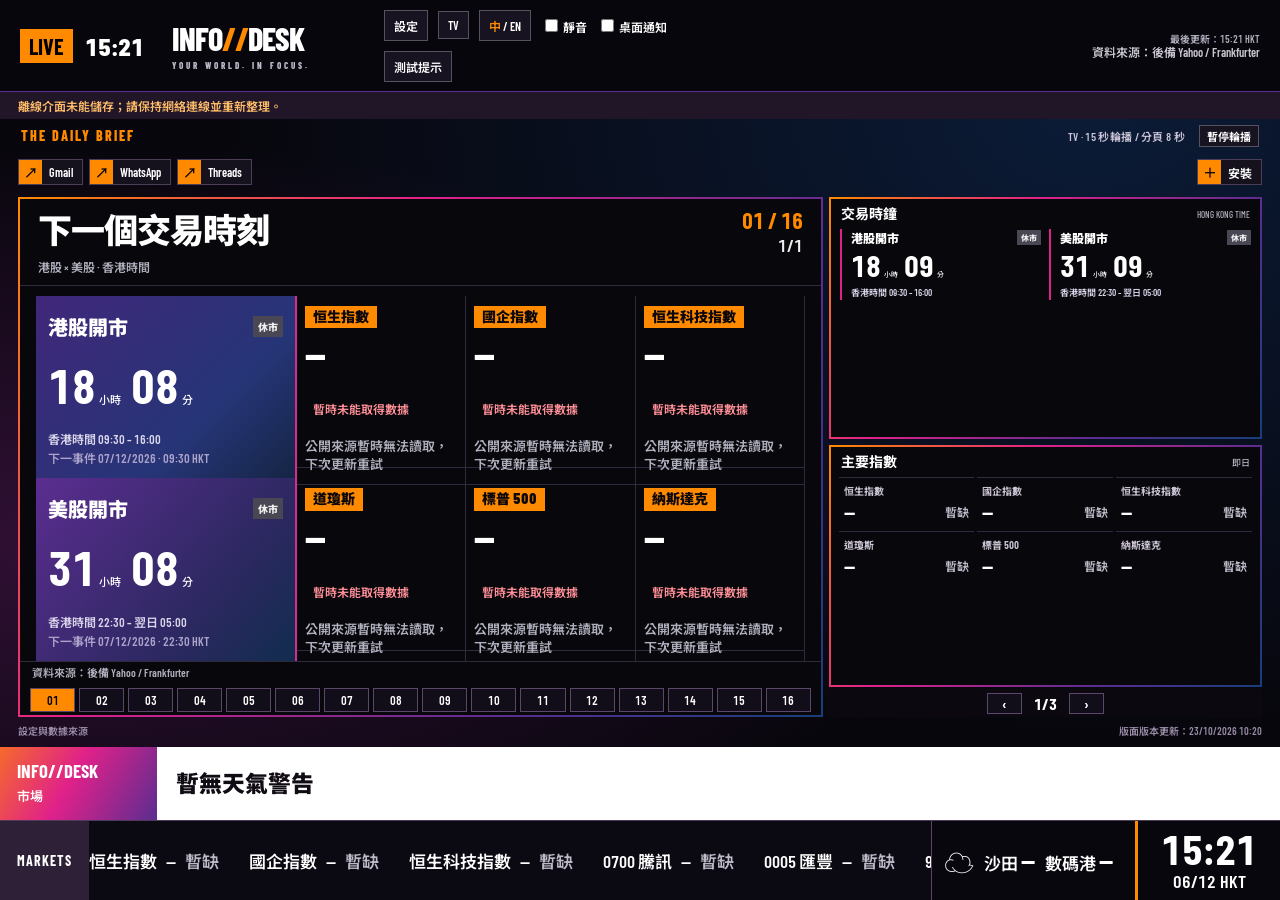
==== commit f07c7de1: "bus-custom: user-configurable bus routes + watchlist (localStorage), NR83 schedule card, TV/mobile l" ====
--- a/index.html
+++ b/index.html
@@ -1,4 +1,5 @@
 <!doctype html>
+<!-- Last updated: 30/10/2026 08:55 (HKT) · branch bus-custom: user bus routes + watchlist settings (localStorage), NR83 schedule card, TV/mobile tidy -->
 <html lang="zh-Hant-HK">
 <head>
 <meta charset="utf-8"><meta name="viewport" content="width=device-width,initial-scale=1,viewport-fit=cover">
@@ -9,8 +10,8 @@
 <link rel="icon" href="icon.svg" type="image/svg+xml"><link rel="apple-touch-icon" sizes="180x180" href="apple-touch-icon.png"><link rel="manifest" href="app.webmanifest">
 <link rel="stylesheet" href="https://fonts.googleapis.com/css2?family=Barlow+Condensed:wght@600;700;800&amp;family=Noto+Sans+TC:wght@500;700;900&amp;display=swap">
 <script src="tv.js?v=20261023-longbridge4"></script>
-<link rel="stylesheet" href="styles.css?v=20261023-longbridge4"><link rel="stylesheet" href="tv.css?v=20261023-longbridge4"><link rel="stylesheet" href="charts.css?v=20261023-longbridge4"><link rel="stylesheet" href="display.css?v=20261023-longbridge4">
-<script src="config.js?v=20261023-longbridge4"></script><script src="i18n.js?v=20261023-longbridge4" defer></script><script src="public-data.js?v=20261023-longbridge4" defer></script><script src="market-calendar.js?v=20261023-longbridge4" defer></script><script src="forex.js?v=20261023-longbridge4" defer></script><script src="transit-order.js?v=20261023-longbridge4" defer></script><script src="bus-preview.js?v=20261023-longbridge4" defer></script><script src="longbridge-data.js?v=20261023-longbridge4" defer></script><script src="app.js?v=20261023-longbridge4" defer></script><script src="news-extra.js?v=20261023-longbridge4" defer></script><script src="broadcast.js?v=20261023-longbridge4" defer></script><script src="signals.js?v=20261023-longbridge4" defer></script><script src="lightweight-charts.standalone.production.js" defer></script><script src="charts.js?v=20261023-longbridge4" defer></script><script src="display.js?v=20261023-longbridge4" defer></script><script src="nasdaq100.js?v=20261023-longbridge4" defer></script><script src="heatmap.js?v=20261023-longbridge4" defer></script><script src="tv-rail.js?v=20261023-longbridge4" defer></script><script src="market-pulse.js?v=20261023-longbridge4" defer></script><script src="tv-panels.js?v=20261023-longbridge4" defer></script><script src="pwa.js?v=20261023-longbridge4" defer></script>
+<link rel="stylesheet" href="styles.css?v=20261030-bus"><link rel="stylesheet" href="tv.css?v=20261023-longbridge4"><link rel="stylesheet" href="charts.css?v=20261023-longbridge4"><link rel="stylesheet" href="display.css?v=20261030-bus">
+<script src="config.js?v=20261023-longbridge4"></script><script src="user-settings.js?v=20261030-bus"></script><script src="i18n.js?v=20261023-longbridge4" defer></script><script src="public-data.js?v=20261023-longbridge4" defer></script><script src="market-calendar.js?v=20261023-longbridge4" defer></script><script src="forex.js?v=20261023-longbridge4" defer></script><script src="transit-order.js?v=20261023-longbridge4" defer></script><script src="bus-preview.js?v=20261023-longbridge4" defer></script><script src="longbridge-data.js?v=20261023-longbridge4" defer></script><script src="app.js?v=20261030-bus" defer></script><script src="news-extra.js?v=20261023-longbridge4" defer></script><script src="broadcast.js?v=20261023-longbridge4" defer></script><script src="signals.js?v=20261023-longbridge4" defer></script><script src="lightweight-charts.standalone.production.js" defer></script><script src="charts.js?v=20261023-longbridge4" defer></script><script src="display.js?v=20261023-longbridge4" defer></script><script src="nasdaq100.js?v=20261023-longbridge4" defer></script><script src="heatmap.js?v=20261023-longbridge4" defer></script><script src="tv-rail.js?v=20261023-longbridge4" defer></script><script src="market-pulse.js?v=20261023-longbridge4" defer></script><script src="tv-panels.js?v=20261030-bus" defer></script><script src="pwa.js?v=20261023-longbridge4" defer></script>
 <link rel="stylesheet" href="market-pulse.css?v=20261023-longbridge4">
 </head>
 <body>
--- a/styles.css
+++ b/styles.css
@@ -94,3 +94,25 @@
 @media(max-width:767px){:root:not(.tv-mode){--lower:70px}:where(html:not(.tv-mode)) .quickbar{order:-1;gap:5px;margin:0}:where(html:not(.tv-mode)) .quickbar a,:where(html:not(.tv-mode)) .quickbar button{font-size:12px;padding-right:7px;height:28px;gap:5px}:where(html:not(.tv-mode)) .quickbar i{min-width:20px}:where(html:not(.tv-mode)) .broadcast-layout{padding-left:max(10px,env(safe-area-inset-left));padding-right:max(10px,env(safe-area-inset-right))}:where(html:not(.tv-mode)) .stage-deck,:where(html:not(.tv-mode)) .data-rail{height:auto;min-height:0}:where(html:not(.tv-mode)) .transit-stage .panel-body{overflow:visible;flex:none}:where(html:not(.tv-mode)) .gmail-panel.collapsed{order:11}:where(html:not(.tv-mode)) .whatsapp-panel.collapsed{order:12}:where(html:not(.tv-mode)) .crypto-panel{order:13}:where(html:not(.tv-mode)) .us-news-stage{order:10}:where(html:not(.tv-mode)) .panel-toggle{font-size:20px;padding:11px 12px}:where(html:not(.tv-mode)) .sort-button{font-size:11px;padding:5px 6px}:where(html:not(.tv-mode)) .us-news-stage #usNews{display:block}:where(html:not(.tv-mode)) .us-news-stage .news-list{display:block}:where(html:not(.tv-mode)) .us-news-stage .news-title{font-size:18px}:where(html:not(.tv-mode)) .program-bug{width:86px;padding:8px}:where(html:not(.tv-mode)) .program-bug b{font-size:13.6px}:where(html:not(.tv-mode)) .program-bug span{font-size:13px;margin-top:5px}:where(html:not(.tv-mode)) .lower-headline{font-size:14.5px;padding:7px 9px}:where(html:not(.tv-mode)) .lower-headline .lower-data{font-size:13px;gap:3px 6px}:where(html:not(.tv-mode)) .breaking-badge{width:61px;font-size:19.5px}:where(html:not(.tv-mode)) .breaking>span{padding:6px 8px}:where(html:not(.tv-mode)) .breaking strong{font-size:13.6px}:where(html:not(.tv-mode)) .breaking small{font-size:13px;letter-spacing:0}:where(html:not(.tv-mode)) .breaking button{width:29px;font-size:22px}html:not(.tv-mode)[lang="en-HK"] .breaking-badge{font-size:13px}:where(html:not(.tv-mode)) .app-notices{font-size:11px;padding-left:12px;padding-right:12px}
 }
 
+/* bus-custom 30/10/2026: settings dialog (user bus routes + watchlist) */
+.settings-dialog{width:min(560px,94vw);max-height:88vh;overflow:auto;background:#0b0b10;color:#fff;border:2px solid #ff8a00;padding:18px 20px;font-size:17px}
+.settings-dialog::backdrop{background:rgba(0,0,0,.7)}
+.settings-dialog h2{margin:0 0 8px;font-size:26px}.settings-dialog h2 small{font-size:13px;opacity:.65;margin-left:8px}
+.settings-dialog h3{margin:16px 0 6px;font-size:19px;color:#ff8a00}
+.set-list{list-style:none;margin:0;padding:0}.set-list li{display:flex;align-items:center;gap:6px;padding:6px 0;border-bottom:1px solid #222}
+.set-list li span{flex:1;min-width:0;overflow:hidden;text-overflow:ellipsis;white-space:nowrap}.set-list li small{opacity:.6;margin-left:6px}
+.settings-dialog button,.settings-dialog select,.settings-dialog input{font:inherit;font-size:16px;min-height:38px;background:#17171f;color:#fff;border:1px solid #444;padding:4px 10px}
+.set-list button{min-width:38px;padding:0}
+.set-add{display:flex;gap:6px;margin-top:8px;flex-wrap:wrap}.set-add select#busStop{flex:1;min-width:0}
+.set-msg{font-size:14px;opacity:.7;margin:6px 0}
+.set-actions{display:flex;justify-content:flex-end;gap:8px;margin-top:16px}.settings-dialog .primary{background:#ff8a00;color:#000;border-color:#ff8a00}
+.route-schedule{color:#ffd28a}
+html.tv-mode #settingsOpen{display:none}
+/* bus-custom tidy 30/10/2026: mobile — wider route-number column so 281A/NR83 never overlap the destination */
+@media(max-width:767px){
+:where(html:not(.tv-mode)) .route-card{grid-template-columns:92px minmax(0,1fr);gap:10px}
+:where(html:not(.tv-mode)) .route-no{font-size:36px;letter-spacing:-.5px}
+:where(html:not(.tv-mode)) .route-dest{font-size:21px}
+:where(html:not(.tv-mode)) .route-stop{font-size:14px;line-height:1.35}
+:where(html:not(.tv-mode)) .header-actions{flex-wrap:wrap;row-gap:6px}
+}
--- a/display.css
+++ b/display.css
@@ -198,3 +198,10 @@
 html.tv-mode [data-rail-type="indices"] .rail-stock .quote-change{grid-row:2;grid-column:1 / -1;line-height:1;text-align:right}
 html.tv-mode .tv-rail-fx>strong,html.tv-mode .tv-rail-fx>span{line-height:1}
 
+/* bus-custom tidy 30/10/2026: 1080p TV — larger secondary text, roomier transit rows */
+html.tv-mode .tv-type-transit .route-card{grid-template-columns:150px minmax(0,1fr) 42%!important;gap:18px}
+html.tv-mode .tv-type-transit .route-stop{font-size:18px!important}
+html.tv-mode .tv-type-transit .route-dest{font-size:28px!important}
+html.tv-mode .tv-type-transit .eta small{font-size:15px!important}
+html.tv-mode .tv-type-transit .eta-operator{display:none}
+html.tv-mode .route-schedule{font-size:26px}
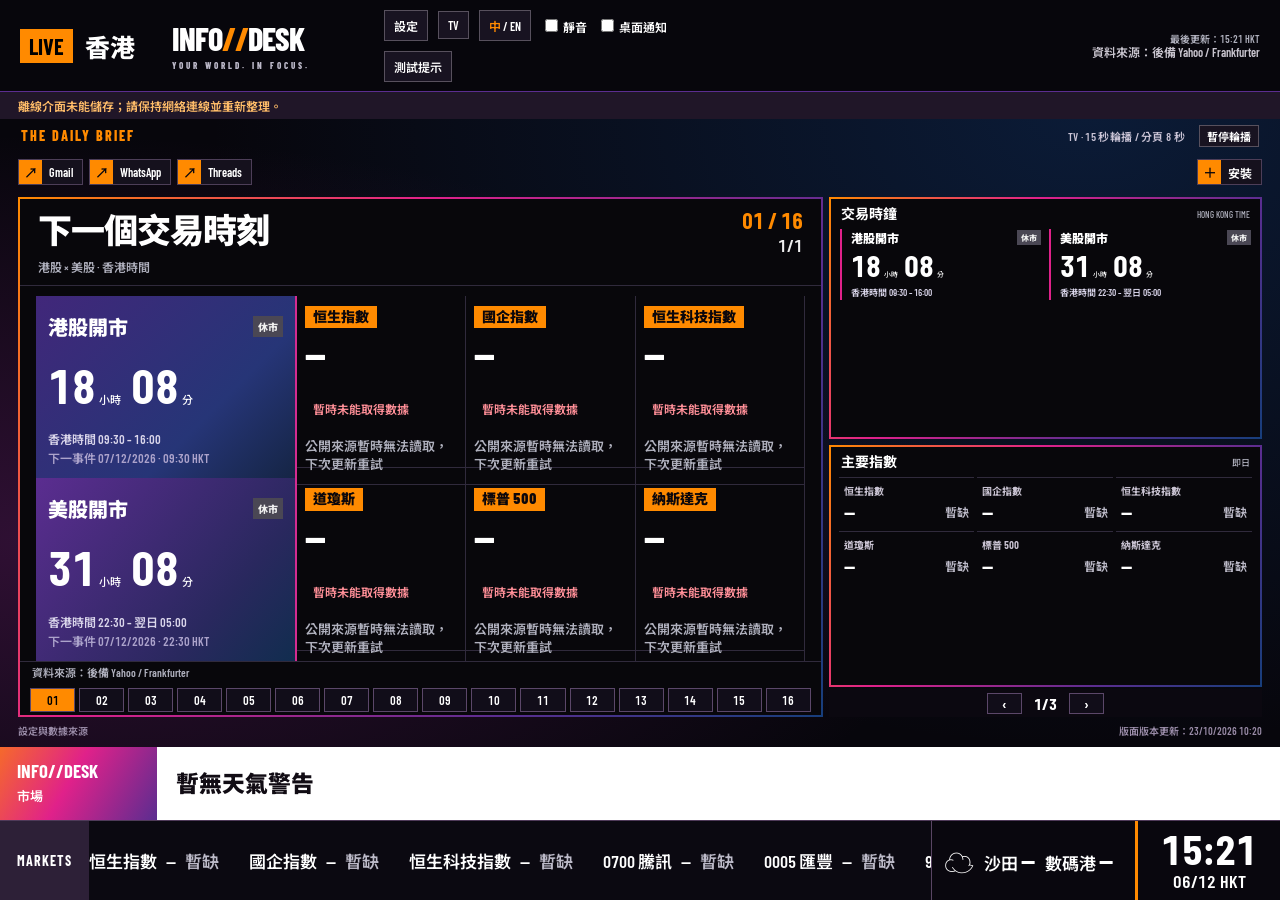
==== commit c75c5235: "bus-custom: settings dedupe, reset clears storage, bump SW cache version" ====
--- a/index.html
+++ b/index.html
@@ -1,5 +1,5 @@
 <!doctype html>
-<!-- Last updated: 30/10/2026 08:55 (HKT) · branch bus-custom: user bus routes + watchlist settings (localStorage), NR83 schedule card, TV/mobile tidy -->
+<!-- Last updated: 30/10/2026 08:59 (HKT) · branch bus-custom: user bus routes + watchlist settings (localStorage), NR83 schedule card, TV/mobile tidy -->
 <html lang="zh-Hant-HK">
 <head>
 <meta charset="utf-8"><meta name="viewport" content="width=device-width,initial-scale=1,viewport-fit=cover">
@@ -11,7 +11,7 @@
 <link rel="stylesheet" href="https://fonts.googleapis.com/css2?family=Barlow+Condensed:wght@600;700;800&amp;family=Noto+Sans+TC:wght@500;700;900&amp;display=swap">
 <script src="tv.js?v=20261023-longbridge4"></script>
 <link rel="stylesheet" href="styles.css?v=20261030-bus"><link rel="stylesheet" href="tv.css?v=20261023-longbridge4"><link rel="stylesheet" href="charts.css?v=20261023-longbridge4"><link rel="stylesheet" href="display.css?v=20261030-bus">
-<script src="config.js?v=20261023-longbridge4"></script><script src="user-settings.js?v=20261030-bus"></script><script src="i18n.js?v=20261023-longbridge4" defer></script><script src="public-data.js?v=20261023-longbridge4" defer></script><script src="market-calendar.js?v=20261023-longbridge4" defer></script><script src="forex.js?v=20261023-longbridge4" defer></script><script src="transit-order.js?v=20261023-longbridge4" defer></script><script src="bus-preview.js?v=20261023-longbridge4" defer></script><script src="longbridge-data.js?v=20261023-longbridge4" defer></script><script src="app.js?v=20261030-bus" defer></script><script src="news-extra.js?v=20261023-longbridge4" defer></script><script src="broadcast.js?v=20261023-longbridge4" defer></script><script src="signals.js?v=20261023-longbridge4" defer></script><script src="lightweight-charts.standalone.production.js" defer></script><script src="charts.js?v=20261023-longbridge4" defer></script><script src="display.js?v=20261023-longbridge4" defer></script><script src="nasdaq100.js?v=20261023-longbridge4" defer></script><script src="heatmap.js?v=20261023-longbridge4" defer></script><script src="tv-rail.js?v=20261023-longbridge4" defer></script><script src="market-pulse.js?v=20261023-longbridge4" defer></script><script src="tv-panels.js?v=20261030-bus" defer></script><script src="pwa.js?v=20261023-longbridge4" defer></script>
+<script src="config.js?v=20261023-longbridge4"></script><script src="user-settings.js?v=20261030-bus3"></script><script src="i18n.js?v=20261023-longbridge4" defer></script><script src="public-data.js?v=20261023-longbridge4" defer></script><script src="market-calendar.js?v=20261023-longbridge4" defer></script><script src="forex.js?v=20261023-longbridge4" defer></script><script src="transit-order.js?v=20261023-longbridge4" defer></script><script src="bus-preview.js?v=20261023-longbridge4" defer></script><script src="longbridge-data.js?v=20261023-longbridge4" defer></script><script src="app.js?v=20261030-bus" defer></script><script src="news-extra.js?v=20261023-longbridge4" defer></script><script src="broadcast.js?v=20261023-longbridge4" defer></script><script src="signals.js?v=20261023-longbridge4" defer></script><script src="lightweight-charts.standalone.production.js" defer></script><script src="charts.js?v=20261023-longbridge4" defer></script><script src="display.js?v=20261023-longbridge4" defer></script><script src="nasdaq100.js?v=20261023-longbridge4" defer></script><script src="heatmap.js?v=20261023-longbridge4" defer></script><script src="tv-rail.js?v=20261023-longbridge4" defer></script><script src="market-pulse.js?v=20261023-longbridge4" defer></script><script src="tv-panels.js?v=20261030-bus" defer></script><script src="pwa.js?v=20261023-longbridge4" defer></script>
 <link rel="stylesheet" href="market-pulse.css?v=20261023-longbridge4">
 </head>
 <body>
